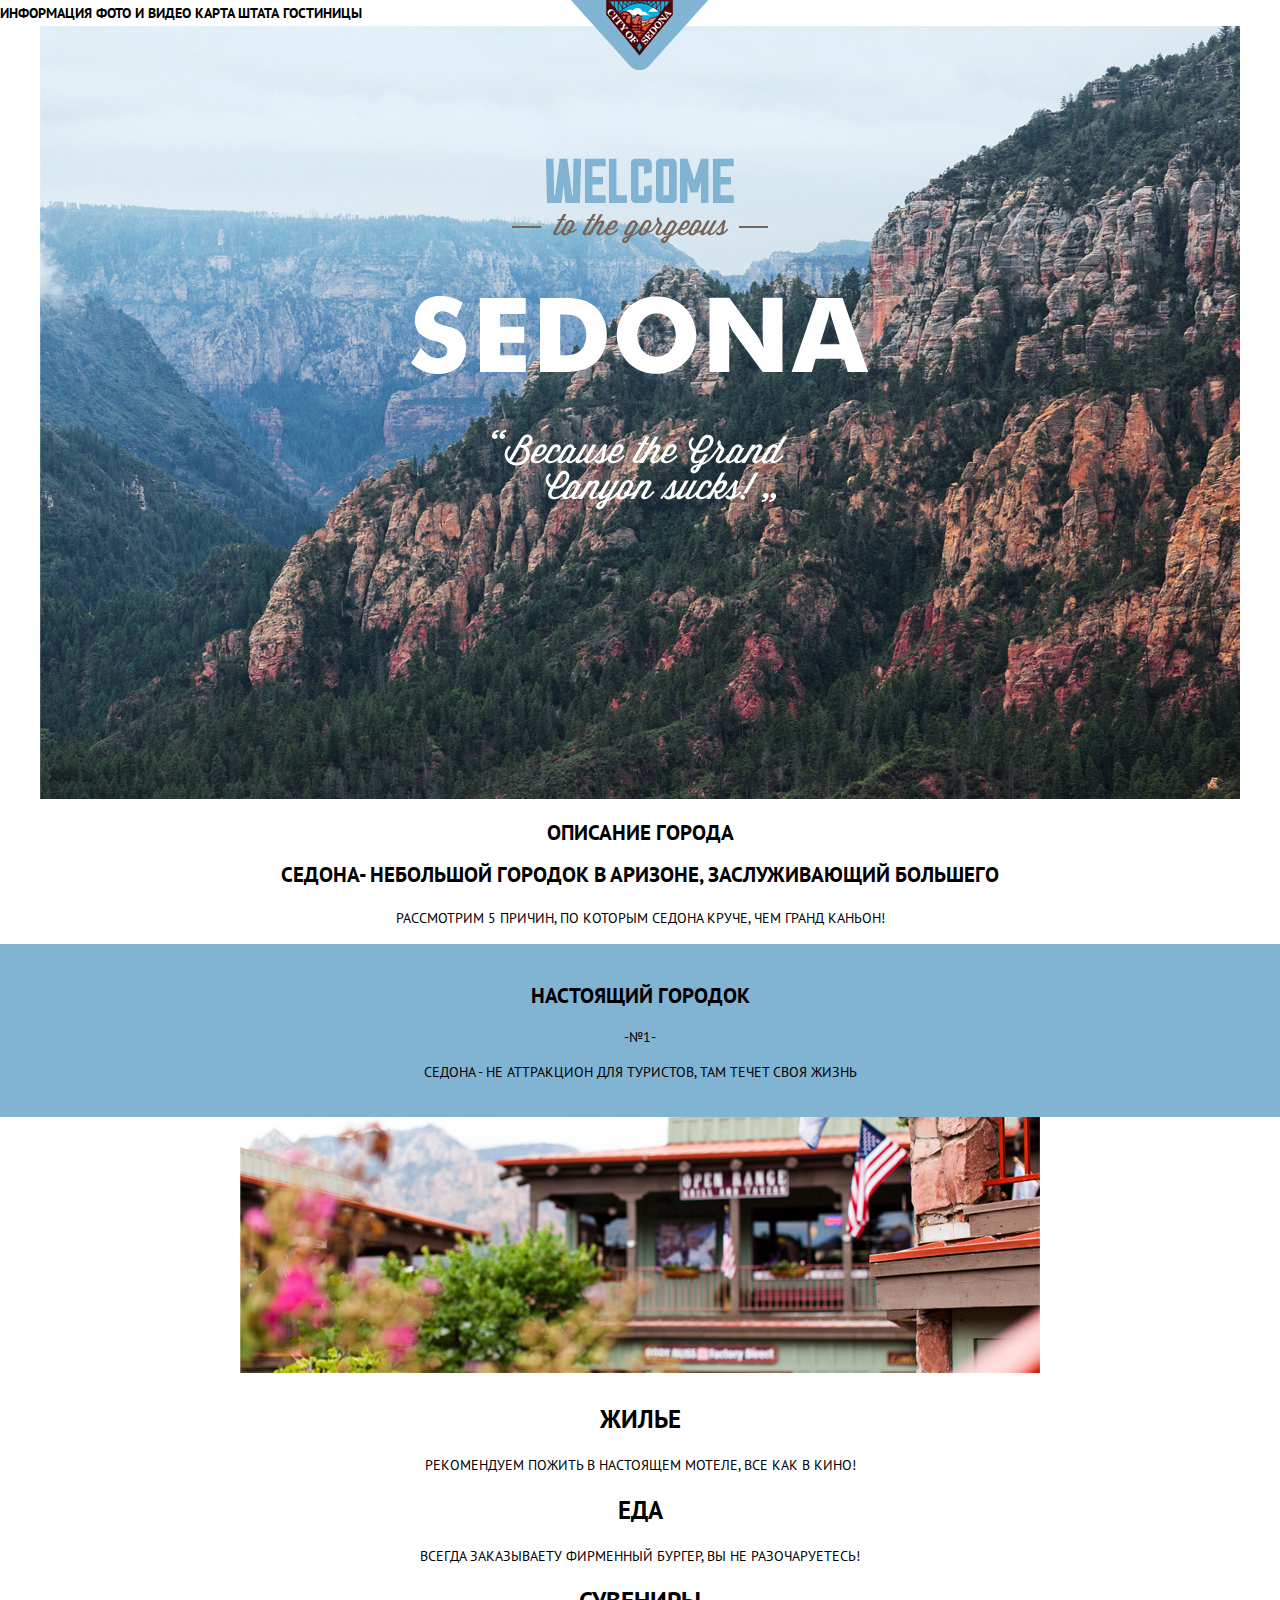
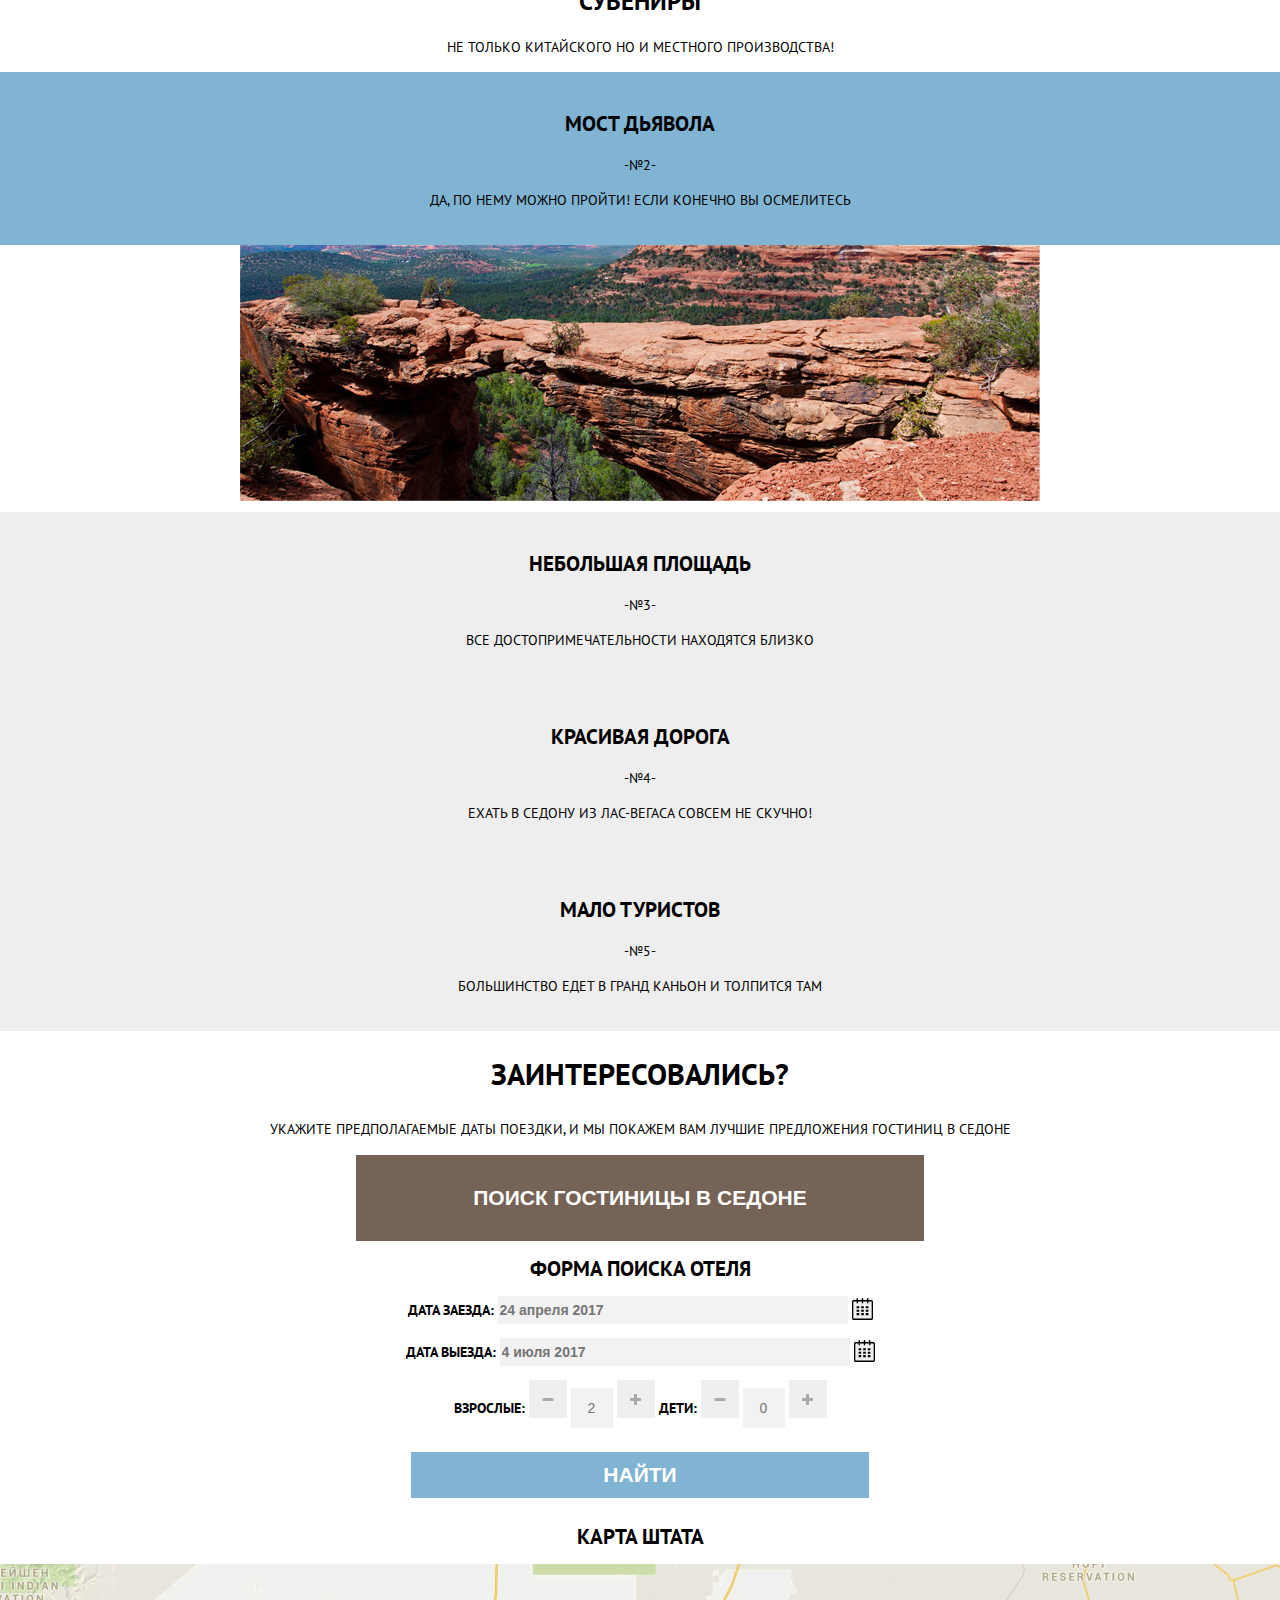
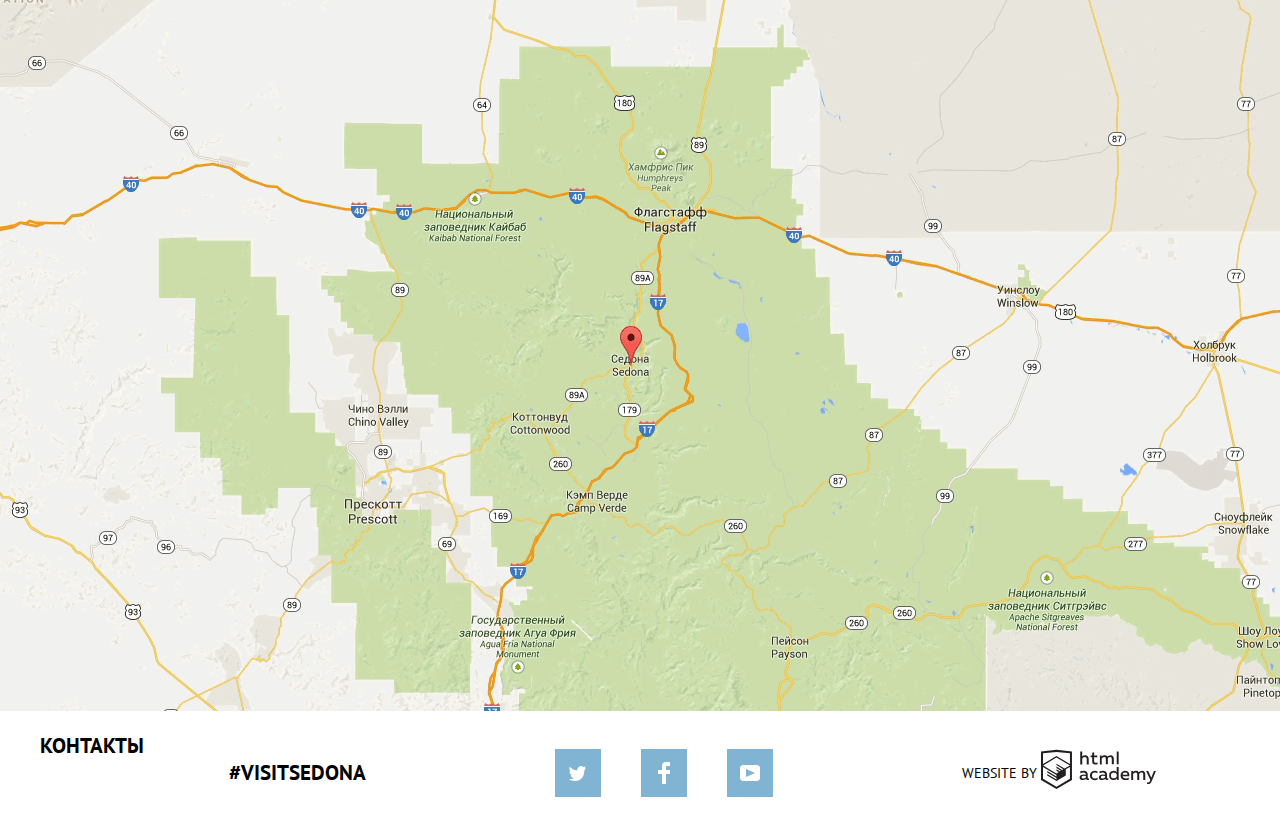
==== index.html @ 6b47d081 "Исправлены ошибки базовой стилизации" ====
<!DOCTYPE html>
<html lang="ru">
  <head>
    <meta charset="utf-8">
    <title>HTML Academy: Седона</title>
    <link href="https://fonts.googleapis.com/css?family=PT+Sans:400,700&amp;subset=cyrillic" rel="stylesheet">
    <link href="css/normalize.css" rel="stylesheet">
    <link href="css/style.css" rel="stylesheet">
  </head>
  <body>
  	<!-- Меню -->
	<header class="main-header">
		<nav class="main-menu">
			<a href="index.html" class="main-logo">
				<img src="img/main-logo.png" width="138" height="70" alt="City of Sedona">
			</a>
			<ul class="navigation">
				<li class="navigation-item">
					<a href="info.html" class="navigation-item-link">Информация</a>
				</li>
				<li class="navigation-item">
					<a href="photo.html" class="navigation-item-link">Фото и Видео</a>
				</li>
				<li class="navigation-item">
					<a href="video.html" class="navigation-item-link">Карта штата</a>
				</li>
				<li class="navigation-item">
					<a href="hotels.html" class="navigation-item-link">Гостиницы</a>
				</li>
			</ul>
		</nav>
	</header>
	<!-- Банер -->
	<main class="container">
		<!-- Тут будет картинка -->
		<div class="promo">	
				<img src="img/background-image.jpg" width="1200" height="773" alt="sedona">
		</div>
		<!-- Описание города -->
		<h2 class="visually-hidden">Описание города</h2>
		<section class="about">
			<h3 class="reasons-city">Седона- небольшой городок в Аризоне, заслуживающий большего</h3>
			<p class="reasons-city-text">Рассмотрим 5 причин, по которым Седона круче, чем Гранд каньон!</p>
			<ul class="reasons-list">
				<li class="reasons-item">
					<h3 class="reasons-name">Настоящий городок</h3>
					<p class="reasons-number">-№1-</p>
					<p class="reasons-text">Седона - не аттракцион для туристов, там течет своя жизнь</p>	
				</li>
				<li class="reasons-img">	
					<img src="img/city.jpg" width="800" height="256" alt="city-photo">
				</li>
			</ul>
		<!-- Достопримечательности города -->
			<ul class="features-list">
				<li class="features-item">
					<h3 class="features-caption">Жилье</h3>
					<p class="features-text">Рекомендуем пожить в настоящем мотеле, все как в кино!</p>
				</li>
				<li class="features-item">
					<h3 class="features-caption">Еда</h3>
					<p class="features-text">Всегда заказываету фирменный бургер, вы не разочаруетесь!</p>
				</li>
				<li class="features-item">	
					<h3 class="features-caption">Сувениры</h3>
					<p class="features-text">Не только китайского но и местного производства!</p>
				</li>
			</ul>
		<!-- Мост -->
			<ul class="reasons-list">
				<li class="reasons-item">
					<h3 class="reasons-name">Мост дьявола</h3>
					<p class="reasons-number">-№2-</p>
					<p class="reasons-text">Да, по нему можно пройти! Если конечно вы осмелитесь</p>
				</li>
				<li class="reasons-img">
					<img src="img/canyon.jpg" width="800" height="256" alt="canyon">
				</li>
		<!-- Достопримечательности каньона -->
				<li class="reasons-item last-reasons">
					<h3 class="reasons-name">Небольшая площадь</h3>
					<p class="reasons-number">-№3-</p>
					<p class="reasons-text">Все достопримечательности находятся близко</p>
				</li>
				<li class="reasons-item last-reasons">
					<h3 class="reasons-name">Красивая дорога</h3>
					<p class="reasons-number">-№4-</p>
					<p class="reasons-text">Ехать в Седону из Лас-Вегаса совсем не скучно!</p>
				</li>
				<li class="reasons-item last-reasons">
					<h3 class="reasons-name">Мало туристов</h3>
					<p class="reasons-number">-№5-</p>
					<p class="reasons-text">Большинство едет в Гранд Каньон и толпится там</p>
				</li>	
			</ul>
		</section>
		<!-- Выбор гостиницы -->
		<section class="booking">			
			<h2 class="booking-interesting">Заинтересовались?</h2>
			<p class="booking-text">Укажите предполагаемые даты поездки, и мы покажем вам лучшие предложения гостиниц в Седоне</p>
			<button class="booking-form-btn" type="button">Поиск гостиницы в Седоне</button>
		</section>
		<!-- Форма Поиска -->
		<section class="hotels-search">
			<h2>Форма поиска отеля</h2>
			<form class="hotels-search-form" action="https://echo.htmlacademy.ru" method="post">
				<p class="hotels-search-item">
					<label for="arrival-date">Дата заезда:</label>
					<input class="date-input" id="arrival-date" type="text" name="arrival-date" placeholder="24 апреля 2017">
					<button class="calendar" type="button" aria-label="Календарь"></button>
				</p>
				<p class="hotels-search-item">
					<label for="departure-date">Дата выезда:</label>
					<input class="date-input" id="departure-date" type="text" name="departure-date" placeholder="4 июля 2017">
					<button class="calendar" aria-label="Календарь" type="button"></button>
				</p>
				<p class="hotels-search-item">
					<label for="people-btn">Взрослые:</label>
					<button id="people-btn" class="people-btn count-minus" type="button"></button>
					<input type="text" class="count-input" placeholder="2">
					<!-- <span class="adults">2</span> -->
					<button class="people-btn count-plus" type="button"></button>
					<label for="people-btn">Дети:</label>
					<button class="people-btn count-minus" type="button"></button>
					<input type="text" class="count-input" placeholder="0">
					<!-- <span class="children">0</span> -->
					<button class="people-btn count-plus" type="button"></button>
				</p>
				<button class="find-btn" type="submit">Найти</button>
			</form>	
		</section>
		<!-- Карта Аризоны-->
		<section class="map">
			<h2 class="visually-hidden">Карта штата</h2>
			<img src="img/map.png" width="1280" height="747" alt="Arizona State map">
		</section>
	</main>
	<footer class="main-footer">
		<!-- Контакты -->
		<h2 class="visually-hidden">Контакты</h2>
		<!-- <div class="footer-wraper"> -->
			<div class="footer-hashtag">
				<p class="hashtag">#Visitsedona</p>
			</div>
			<div class="footer-social">
				<ul class="social">
					<li class="social-item">
						<a href="https://www.google.ru/" class="twitter" aria-label="twitter"></a>
					</li>
					<li class="social-item">
						<a href="https://www.google.ru/" class="facebook" aria-label="facebook"></a>
					</li>
					<li class="social-item">
						<a href="https://www.google.ru/" class="youtube" aria-label="youtube"></a>
					</li>
				</ul>
			</div>
			<div class="footer-copyright">
				<!-- <div class="copyrigth-wraper"> -->
					<span class="website">Website by</span>
					<a href="https://htmlacademy.ru/intensive/htmlcss" class="footer-logo" aria-label="Website HTML Academy">
						<img src="img/logo-htmlacademy.svg" width="115" height="41" alt="HTML-Academy">
					</a>
				<!-- </div> -->
			</div>
		<!-- </div> -->
	</footer>
    <!-- <p>Репозиторий создан для обучения на интенсивном онлайн‑курсе «<a href="https://htmlacademy.ru/intensive/htmlcss">Базовый HTML и CSS</a>».</p> -->
  </body>
</html>
---- css/style.css ----
body {
	margin: 0;
	padding: 0;
	
	font-family: "PT Sans", Arial, sans-serif;
	font-size: 14px;
	line-height: 21px;
	font-weight: bold;
	color: #000;
	text-transform: uppercase;

}

a {
  text-decoration: none;
}

ul {
	padding: 0;
	margin: 0;
}

.main-logo {
	position: absolute;
	margin-top: 0px;
	left: 50%;
	transform: translateX(-50%);
}

.main-menu {
	font-size: 14px;
	line-height: 26px;
	color: #ffffff;
	position: relative;
	background-color: #ffffff;
}

.navigation {
	list-style: none;
  	
}

.navigation-item {
  	display: inline-block;
}



/*ссылки в меню навигации*/
.navigation-item-link {
	text-decoration: none;
	color: #000;

}

.navigation-item-link:hover,
.navigation-item-link:focus {
	color: #81b3d2;
}

.navigation-item-link:active{
	color: rgba(0,0,0, 0.5);
}

.navigation-active-item .navigation-item-link{
	color: rgb(118,99,87);
}

/*main*/
.container{
	background-color: #fff;
	text-align: center;
	
}
/*фон для приемуществ*/
.reasons-list,
.features-list{
	list-style: none;
	font-size: 0;
	margin: 0;
	padding: 0;
	
}

.reasons-city {
	font-size: 21px;
	line-height: 21px;
	font-weight: bold;
}

.reasons-city-text {
	font-size: 14px;
	line-height: 24px;
	font-weight: normal;

}

.reasons-item {
	background-color: rgb(129,179,210);

	padding: 20px;
	
	font-size: 21px;
	line-height: 21px;
	/*text-align: center;*/
	font-weight: bold;
	font-weight: normal;
}

.reasons-list .last-reasons{
	background-color: rgb(238,238,238);
	padding: 20px;
		
	font-size: 21px;
	line-height: 21px;
	/*text-align: center;*/
	font-weight: bold;
	font-weight: normal;
}


/*списки преимуществ*/

.reasons-name{
	font-size: 21px;
	line-height: 21px;
	font-weight: bold;
}
.reasons-number,
.reasons-text {
	font-size: 14px;
	line-height: 21px;

}

.features-item {
	font-weight: bold;
	font-size: 21px;
	line-height: 21px;
	text-align: center;
}



/*.features-caption {*/
	/*font-weight: bold;
	font-size: 21px;
	line-height: 21px;
	text-align: center;
}*/

.features-text {
	font-size: 14px;
	line-height: 21px;
	
	font-weight: normal;
}

/*.about .reasons-text,
.reasons-name{
	text-align: center;
}*/

/*Поиск гостиницы в Седоне*/

.booking {
	text-align: center;
}

.booking-interesting {
	font-size: 30px;
	line-height: 36px;
}

.booking-text {
	font-size: 14px;
	line-height: 24px;
	font-weight: normal;
}

.booking-form-btn {
	font-size: 21px;
	line-height: 26px;
	text-align: center;
	font-weight: bold;
	text-transform: uppercase;

	background-color: rgb(118,99,87);
	color: rgb(255,255,255);

	border: none;
	width: 568px;
	height: 86px;
}

.booking-form-btn:hover {
	background-color: rgb(96,78,67);
}

.booking-form-btn:active {
	background-color: rgb(80,62,51);
	color: rgba(255,255,255, 0.5);
}

.calendar {
	border: none;
	padding: 5px;
	width: 21px;
	height: 22px;	
}

.people-btn {
	/*background-position: center;*/
	border: none;
	padding: 5px;
}

.hotels-search {
	text-align: center;
}

.find-btn {
	padding: 10px;
	margin: 10px;
	text-transform: uppercase;
	font-size: 21px;
	line-height: 26px;
	text-align: center;
	font-weight: bold;
	color: rgb(255,255,255);

	background-color: rgb(129,179,210);
	width: 458px;
	/*height: 58px;*/
	border: none;
}

.find-btn:hover {
	background-color: rgb(102,158,192);
}

.find-btn:active {
	background-color: rgb(102,158,192);
	color: rgba(255,255,255, 0.5);
}

/*форма поиска*/

.hotels-search-form {
	font-size: 14px;
	line-height: 26px;
	font-weight: bold;

}

.date-input {
	font-size: 14px;
	line-height: 26px;
	font-weight: bold;

	border: none;
	width: 346px;
	/*height: 38px;*/
	background-color: rgb(242,242,242);
}

.adults {
	background-color: rgb(242,242,242);
	text-align: center;
	border: none;
	width: 38px;
	height: 38px;
}

.calendar {
	text-align: center;
	border: none;
	cursor: pointer;

	background-image: url("../img/calendar.svg");
}

.count-input {
	background-color: rgb(242,242,242);
	text-align: center;
	border: none;
	width: 38px;
	height: 38px;
}

.people-btn {

	border: none;
	width: 38px;
	height: 38px;
	
}

.count-minus {
	background-image: url("../img/minus.png");
	background-repeat: no-repeat;
	background-position: center;

}

.count-plus {
	background-image: url("../img/plus.png");
	background-repeat: no-repeat;
	background-position: center;
}

/*footer*/
/* flex footer*/
.main-footer {
	display: flex;
	min-height: 112px;
	max-width: 1200px;
	margin: auto;
/*	flex-direction: row;
	justify-content: center*/;
}

.footer-hashtag {
	/*display: flex;*/
	font-size: 21px;
	line-height: 26px;
	text-align: center;
	font-weight: bold;

	margin: auto;
}

.footer-copyright {
	font-size: 14px;
	line-height: 26px;
	text-align: center;
}

.footer-social {
	margin: auto;
}
.social {
	display: flex;
}

.social-item li:not(:last-child) {
	margin-right: 5px;
}

.footer-copyright {
	margin: auto;
}

/*.copyrigth-wraper {
	margin: auto;
}*/

.website {
	display: inline-block;
	vertical-align: middle;
	font-weight: normal;
}

.footer-logo {
	display: inline-block;
	vertical-align: middle;
}

.social-item {
	list-style: none;
	margin: 10px;
	padding: 10px;
	text-align: center;
	display: inline-block;
	vertical-align: middle;
}

.twitter,
.facebook,
.youtube {
	display: inline-block;
	width: 46px;
	height: 48px;
	background-image: url("../img/twitter.svg");
	background-repeat: no-repeat;
	background-color: rgb(129,179,210);
	vertical-align: middle;
	background-position: center;
}

.facebook {
	background-image: url("../img/fb-icon.svg");
}

.youtube {
	background-image: url("../img/youtube.svg");
}


/*hotels*/
.hotels-filter {
	background-image: url("../img/filter background.png");
	background-repeat: no-repeat;
  	background-position: top center;
  	list-style: none;

}

.filter-form-group {
	border: none;
	font-size: 16px;
	line-height: 21px;

}

/*.filter-check legend {
	font-size: 16px;
	line-height: 21px;
}*/

.filter-price-item {
	font-size: 14px;
	line-height: 21px;
	
}

.filter-price {
	border: 1px solid #000000;
}

.filter-btn {
	font-size: 14px;
	line-height: 21px;
	font-weight: bold;
	text-transform: uppercase;
	padding: 4px;
	color: #fff;
	background-color: transparent;
	border: 2px solid white;
	width: 133px;
	/*height: 32px;*/

}

.comfort,
.hotels-type{
	list-style: none;
	position: 0;
	margin: 0;
}

.comfort-check {
	font-size: 14px;
	line-height: 26px;
}

.hotels-sorting-parameters {
	list-style: none;
}

.hotels-results h3 {
	font-size: 21px;
	line-height: 26px;
}

.hotels-results span {
	font-size: 12px;
	line-height: 18px;
}
.hotels-results .hotels-count {
	font-size: 21px;
	line-height: 26px;
}

/*сортировка*/
.hotels-results {
	font-size: 12px;
	line-height: 18px;
	font-weight: normal;
}


.hotels-sorting a {
	font-size: 12px;
	line-height: 18px;
	text-decoration: none;
	border-bottom: 1px dotted;
	color: rgba(0,0,0, 0.5);
	list-style: none;
}

.hotels-sorting a:hover {
	color: #81b3d2;
}

.hotels-sorting a:active {
	color: #000;
}

.sorting-active a {
	color: #81b3d2;
}

.sort-up {
	display: inline-block;
	background-image: url("../img/icon-up-dir.svg");
	background-repeat: no-repeat;
	width: 11px;
	height: 10px;
	
}

.sort-down {
	display: inline-block;
	background-image: url("../img/icon-down-dir.svg");
	background-repeat: no-repeat;
	width: 11px;
	height: 10px;

}

/*Список отелей*/

.hotels-list {
	list-style: none;
}

.hotel-name {
	text-decoration: none;
	font-size: 21px;
	line-height: 26px;
	font-weight: bold;
	color: #000;
}

.hotel-name:hover {
	color: rgb(129,179,210);
}

.hotel-name:active {
	color: rgba(0,0,0, 0.5);
}

.hotel-item p {
	font-size: 14px;
	line-height: 21px;
}

.hotel-more-info {
	padding: 4px;
	text-decoration: none;
	background-color: rgb(129,179,210);
	color: rgb(255,255,255);
}

.hotel-more-info:hover {
	background-color: rgb(102,158,192);
	color: rgb(255,255,255);
}

.hotel-more-info:active {
	background-color: rgb(84,150,189);
	color: rgba(255,255,255, 0.5);
}

.hotel-btn-booking {
	
	font-size: 14px;
	line-height: 21px;
	text-align: center;
	font-weight: bold;
	text-transform: uppercase;
	background-color: rgb(118,99,87);
	color: rgb(255,255,255);
	border: none;
}

.hotel-btn-booking:hover {
	background-color: rgb(96,78,67);
}

.hotel-btn-booking:active {
	background-color: rgb(80,62,51);
	color: rgba(255,255,255, 0.5);
}

.rating {
	background-color: #f2f2f2;
}

.star-item {
	display: inline-block;
	background-image: url("../img/star.svg");
	background-repeat: no-repeat;
	color: rgb(129,179,210);
	width: 20px;
	height: 20px;
}
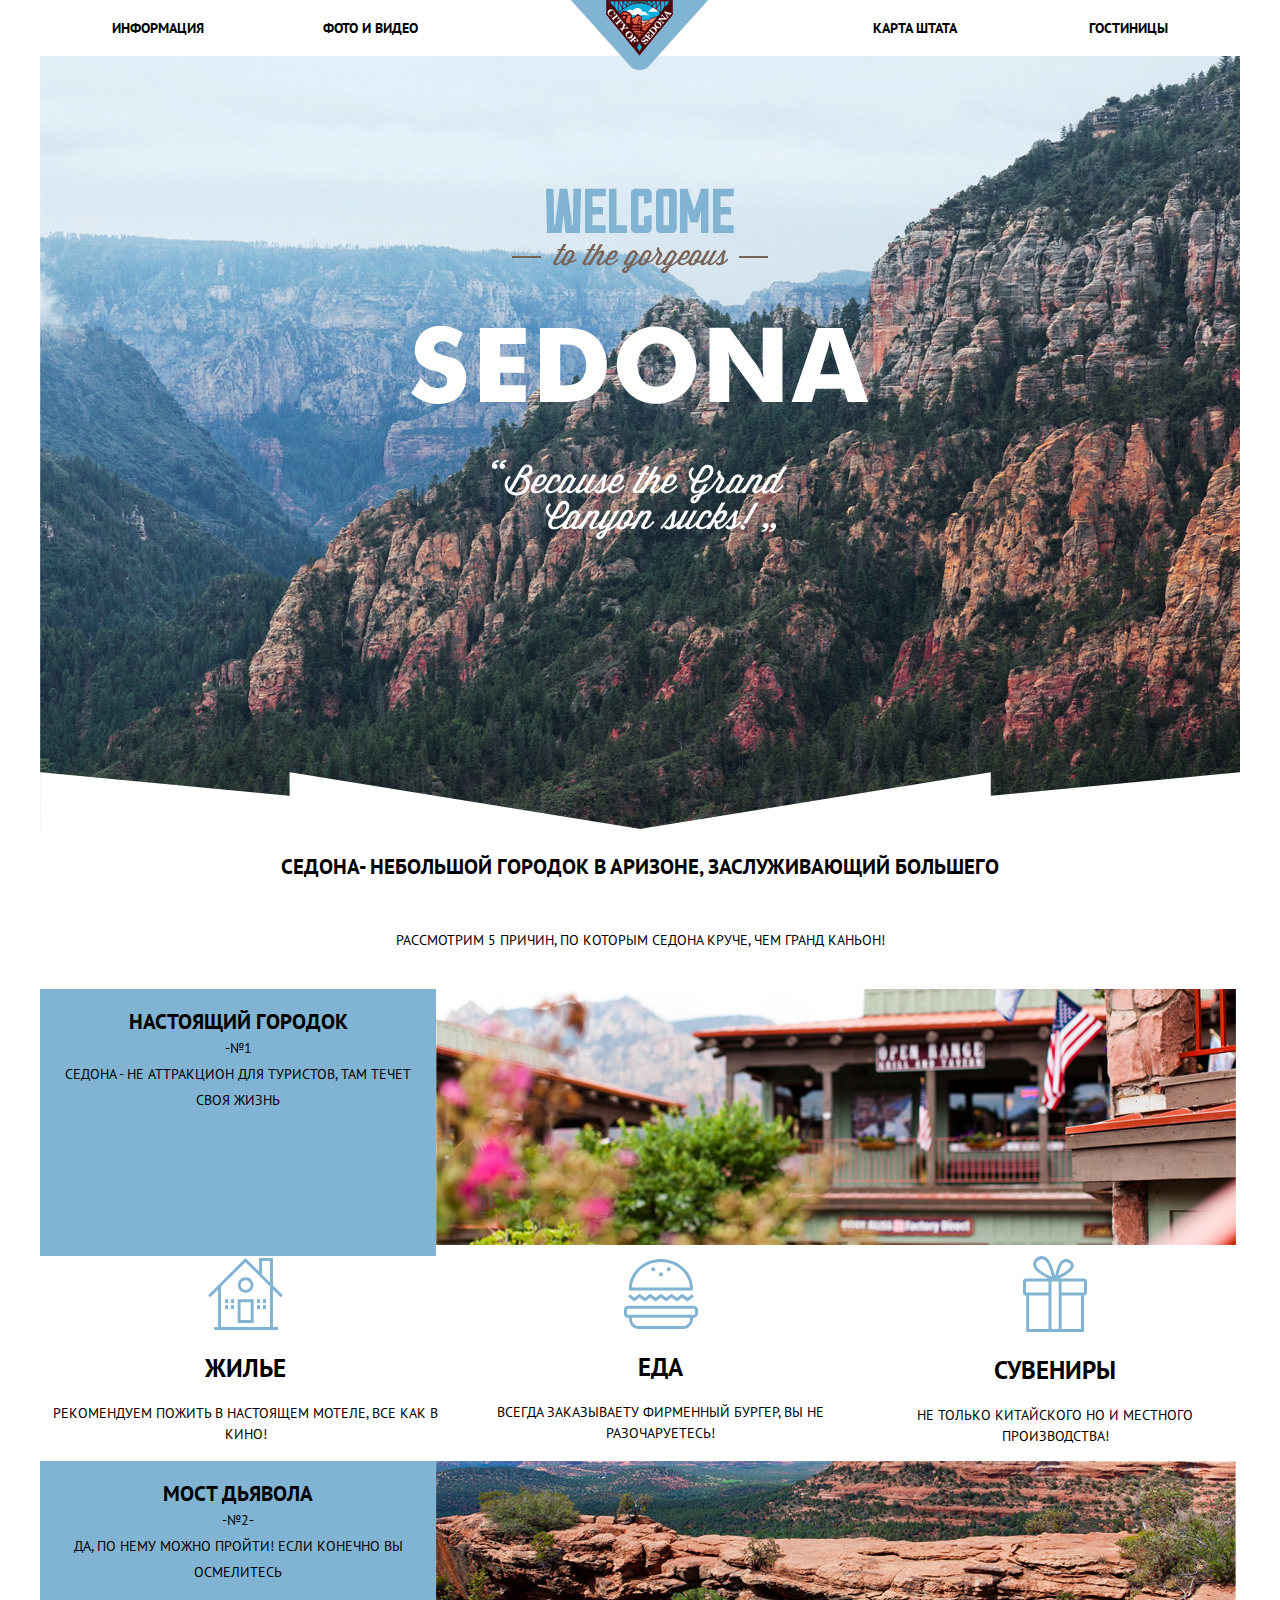
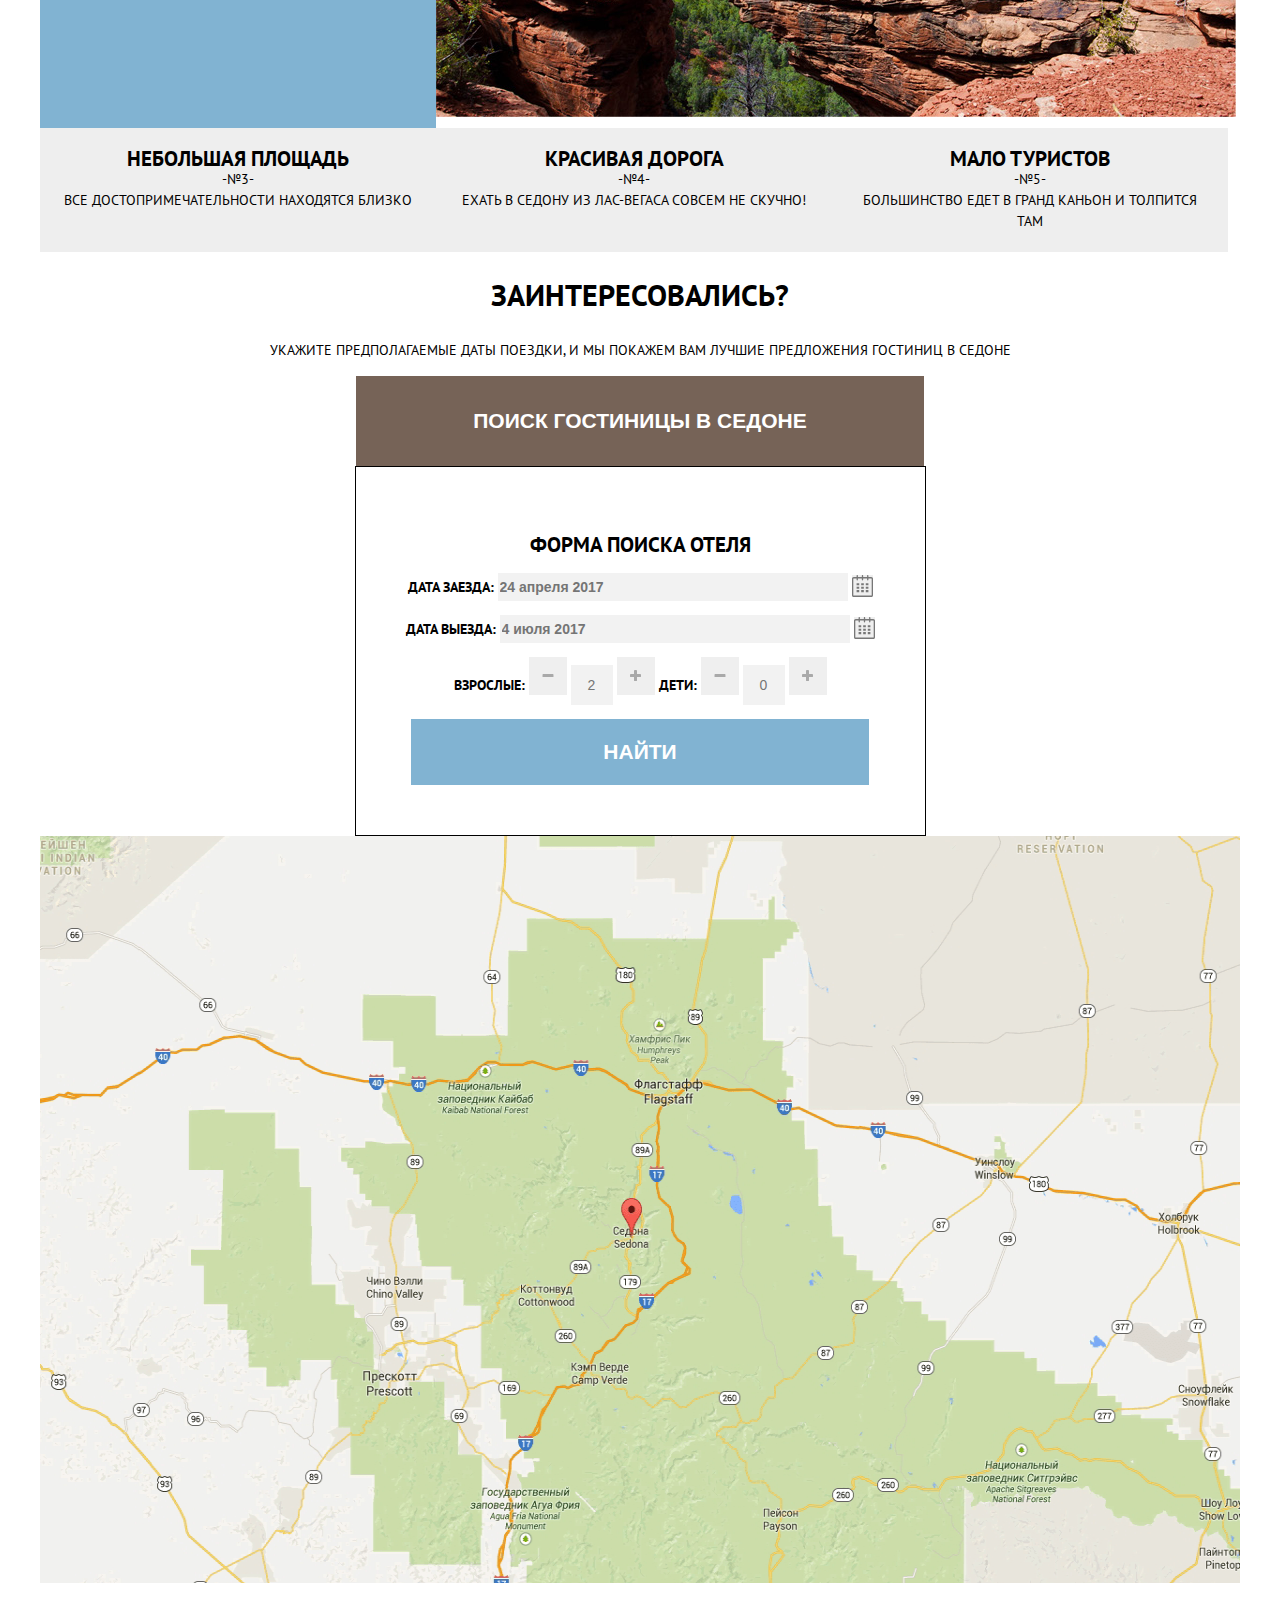
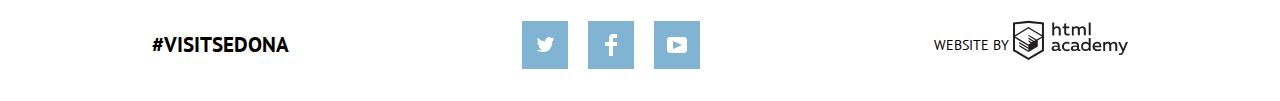
==== commit 771fa7fd: "Сетка на флексах" ====
--- a/index.html
+++ b/index.html
@@ -9,162 +9,169 @@
   </head>
   <body>
   	<!-- Меню -->
-	<header class="main-header">
-		<nav class="main-menu">
-			<a href="index.html" class="main-logo">
-				<img src="img/main-logo.png" width="138" height="70" alt="City of Sedona">
-			</a>
-			<ul class="navigation">
-				<li class="navigation-item">
-					<a href="info.html" class="navigation-item-link">Информация</a>
-				</li>
-				<li class="navigation-item">
-					<a href="photo.html" class="navigation-item-link">Фото и Видео</a>
-				</li>
-				<li class="navigation-item">
-					<a href="video.html" class="navigation-item-link">Карта штата</a>
-				</li>
-				<li class="navigation-item">
-					<a href="hotels.html" class="navigation-item-link">Гостиницы</a>
-				</li>
-			</ul>
-		</nav>
-	</header>
-	<!-- Банер -->
-	<main class="container">
-		<!-- Тут будет картинка -->
-		<div class="promo">	
-				<img src="img/background-image.jpg" width="1200" height="773" alt="sedona">
-		</div>
-		<!-- Описание города -->
-		<h2 class="visually-hidden">Описание города</h2>
-		<section class="about">
-			<h3 class="reasons-city">Седона- небольшой городок в Аризоне, заслуживающий большего</h3>
-			<p class="reasons-city-text">Рассмотрим 5 причин, по которым Седона круче, чем Гранд каньон!</p>
-			<ul class="reasons-list">
-				<li class="reasons-item">
-					<h3 class="reasons-name">Настоящий городок</h3>
-					<p class="reasons-number">-№1-</p>
-					<p class="reasons-text">Седона - не аттракцион для туристов, там течет своя жизнь</p>	
-				</li>
-				<li class="reasons-img">	
-					<img src="img/city.jpg" width="800" height="256" alt="city-photo">
-				</li>
-			</ul>
-		<!-- Достопримечательности города -->
-			<ul class="features-list">
-				<li class="features-item">
-					<h3 class="features-caption">Жилье</h3>
-					<p class="features-text">Рекомендуем пожить в настоящем мотеле, все как в кино!</p>
-				</li>
-				<li class="features-item">
-					<h3 class="features-caption">Еда</h3>
-					<p class="features-text">Всегда заказываету фирменный бургер, вы не разочаруетесь!</p>
-				</li>
-				<li class="features-item">	
-					<h3 class="features-caption">Сувениры</h3>
-					<p class="features-text">Не только китайского но и местного производства!</p>
-				</li>
-			</ul>
-		<!-- Мост -->
-			<ul class="reasons-list">
-				<li class="reasons-item">
-					<h3 class="reasons-name">Мост дьявола</h3>
-					<p class="reasons-number">-№2-</p>
-					<p class="reasons-text">Да, по нему можно пройти! Если конечно вы осмелитесь</p>
-				</li>
-				<li class="reasons-img">
-					<img src="img/canyon.jpg" width="800" height="256" alt="canyon">
-				</li>
-		<!-- Достопримечательности каньона -->
-				<li class="reasons-item last-reasons">
-					<h3 class="reasons-name">Небольшая площадь</h3>
-					<p class="reasons-number">-№3-</p>
-					<p class="reasons-text">Все достопримечательности находятся близко</p>
-				</li>
-				<li class="reasons-item last-reasons">
-					<h3 class="reasons-name">Красивая дорога</h3>
-					<p class="reasons-number">-№4-</p>
-					<p class="reasons-text">Ехать в Седону из Лас-Вегаса совсем не скучно!</p>
-				</li>
-				<li class="reasons-item last-reasons">
-					<h3 class="reasons-name">Мало туристов</h3>
-					<p class="reasons-number">-№5-</p>
-					<p class="reasons-text">Большинство едет в Гранд Каньон и толпится там</p>
-				</li>	
-			</ul>
-		</section>
-		<!-- Выбор гостиницы -->
-		<section class="booking">			
-			<h2 class="booking-interesting">Заинтересовались?</h2>
-			<p class="booking-text">Укажите предполагаемые даты поездки, и мы покажем вам лучшие предложения гостиниц в Седоне</p>
-			<button class="booking-form-btn" type="button">Поиск гостиницы в Седоне</button>
-		</section>
-		<!-- Форма Поиска -->
-		<section class="hotels-search">
-			<h2>Форма поиска отеля</h2>
-			<form class="hotels-search-form" action="https://echo.htmlacademy.ru" method="post">
-				<p class="hotels-search-item">
-					<label for="arrival-date">Дата заезда:</label>
-					<input class="date-input" id="arrival-date" type="text" name="arrival-date" placeholder="24 апреля 2017">
-					<button class="calendar" type="button" aria-label="Календарь"></button>
-				</p>
-				<p class="hotels-search-item">
-					<label for="departure-date">Дата выезда:</label>
-					<input class="date-input" id="departure-date" type="text" name="departure-date" placeholder="4 июля 2017">
-					<button class="calendar" aria-label="Календарь" type="button"></button>
-				</p>
-				<p class="hotels-search-item">
-					<label for="people-btn">Взрослые:</label>
-					<button id="people-btn" class="people-btn count-minus" type="button"></button>
-					<input type="text" class="count-input" placeholder="2">
-					<!-- <span class="adults">2</span> -->
-					<button class="people-btn count-plus" type="button"></button>
-					<label for="people-btn">Дети:</label>
-					<button class="people-btn count-minus" type="button"></button>
-					<input type="text" class="count-input" placeholder="0">
-					<!-- <span class="children">0</span> -->
-					<button class="people-btn count-plus" type="button"></button>
-				</p>
-				<button class="find-btn" type="submit">Найти</button>
-			</form>	
-		</section>
-		<!-- Карта Аризоны-->
-		<section class="map">
-			<h2 class="visually-hidden">Карта штата</h2>
-			<img src="img/map.png" width="1280" height="747" alt="Arizona State map">
-		</section>
-	</main>
-	<footer class="main-footer">
-		<!-- Контакты -->
-		<h2 class="visually-hidden">Контакты</h2>
-		<!-- <div class="footer-wraper"> -->
-			<div class="footer-hashtag">
-				<p class="hashtag">#Visitsedona</p>
-			</div>
-			<div class="footer-social">
-				<ul class="social">
-					<li class="social-item">
-						<a href="https://www.google.ru/" class="twitter" aria-label="twitter"></a>
+  	<div class="main-wraper">
+		<header class="main-header">
+			<nav class="main-menu">
+				<a href="index.html" class="main-logo">
+					<img src="img/main-logo.png" width="138" height="70" alt="City of Sedona">
+				</a>
+				<ul class="navigation">
+					<li class="navigation-item">
+						<a href="info.html" class="navigation-item-link">Информация</a>
 					</li>
-					<li class="social-item">
-						<a href="https://www.google.ru/" class="facebook" aria-label="facebook"></a>
+					<li class="navigation-item">
+						<a href="photo.html" class="navigation-item-link">Фото и Видео</a>
 					</li>
-					<li class="social-item">
-						<a href="https://www.google.ru/" class="youtube" aria-label="youtube"></a>
+					<li class="navigation-item">
+						<a href="video.html" class="navigation-item-link">Карта штата</a>
+					</li>
+					<li class="navigation-item">
+						<a href="hotels.html" class="navigation-item-link">Гостиницы</a>
 					</li>
 				</ul>
+			</nav>
+		</header>
+		<!-- Банер -->
+		<main class="container">
+			<!-- Тут будет картинка -->
+			<div class="promo">	
+				<img src="img/background-image.jpg" width="1200" height="773" alt="sedona">
 			</div>
-			<div class="footer-copyright">
-				<!-- <div class="copyrigth-wraper"> -->
-					<span class="website">Website by</span>
-					<a href="https://htmlacademy.ru/intensive/htmlcss" class="footer-logo" aria-label="Website HTML Academy">
-						<img src="img/logo-htmlacademy.svg" width="115" height="41" alt="HTML-Academy">
-					</a>
-				<!-- </div> -->
+			<div class="reasons-intro">
+				<h3 class="reasons-city">Седона- небольшой городок в Аризоне, заслуживающий большего</h3>
+				<p class="reasons-city-text">Рассмотрим 5 причин, по которым Седона круче, чем Гранд каньон!</p>
 			</div>
-		<!-- </div> -->
-	</footer>
+			<!-- Описание города -->
+			<h2 class="visually-hidden">Описание города</h2>
+			<section class="about">
+				<ul class="reasons-list">
+					<li class="reasons-item">
+						<h3 class="reasons-name">Настоящий городок</h3>
+						<p class="reasons-number">-№1</p>
+						<p class="reasons-text">Седона - не аттракцион для туристов, там течет своя жизнь</p>	
+					</li>
+					<li class="reasons-img">	
+						<img src="img/city.jpg" width="800" height="256" alt="city-photo">
+					</li>
+				</ul>
+			<!-- Достопримечательности города -->
+				<ul class="features-list">
+					<li class="features-item">
+						<!-- <span class="home-image"></span> -->
+						<h3 class="features-caption">Жилье</h3>
+						<p class="features-text">Рекомендуем пожить в настоящем мотеле, все как в кино!</p>
+					</li>
+					<li class="features-item">
+						<!-- <span class="burger-image"></span> -->
+						<h3 class="features-caption">Еда</h3>
+						<p class="features-text">Всегда заказываету фирменный бургер, вы не разочаруетесь!</p>
+					</li>
+					<li class="features-item">
+						<!-- <span class="souvenire-image"></span>	 -->
+						<h3 class="features-caption">Сувениры</h3>
+						<p class="features-text">Не только китайского но и местного производства!</p>
+					</li>
+				</ul>
+			<!-- Мост -->
+				<ul class="reasons-list">
+					<li class="reasons-item">
+						<h3 class="reasons-name">Мост дьявола</h3>
+						<p class="reasons-number">-№2-</p>
+						<p class="reasons-text">Да, по нему можно пройти! Если конечно вы осмелитесь</p>
+					</li>
+					<li class="reasons-img">
+						<img src="img/canyon.jpg" width="800" height="256" alt="canyon">
+					</li>
+			<!-- Достопримечательности каньона -->
+					<li class="reasons-item last-reasons">
+						<h3 class="reasons-name">Небольшая площадь</h3>
+						<p class="reasons-number">-№3-</p>
+						<p class="reasons-text">Все достопримечательности находятся близко</p>
+					</li>
+					<li class="reasons-item last-reasons">
+						<h3 class="reasons-name">Красивая дорога</h3>
+						<p class="reasons-number">-№4-</p>
+						<p class="reasons-text">Ехать в Седону из Лас-Вегаса совсем не скучно!</p>
+					</li>
+					<li class="reasons-item last-reasons">
+						<h3 class="reasons-name">Мало туристов</h3>
+						<p class="reasons-number">-№5-</p>
+						<p class="reasons-text">Большинство едет в Гранд Каньон и толпится там</p>
+					</li>	
+				</ul>
+			</section>
+			<!-- Выбор гостиницы -->
+			<section class="booking">			
+				<h2 class="booking-interesting">Заинтересовались?</h2>
+				<p class="booking-text">Укажите предполагаемые даты поездки, и мы покажем вам лучшие предложения гостиниц в Седоне</p>
+				<button class="booking-form-btn" type="button">Поиск гостиницы в Седоне</button>
+			</section>
+			<!-- Форма Поиска -->
+			<section class="hotels-search">
+				<h2>Форма поиска отеля</h2>
+				<form class="hotels-search-form" action="https://echo.htmlacademy.ru" method="post">
+					<p class="hotels-search-item">
+						<label for="arrival-date">Дата заезда:</label>
+						<input class="date-input" id="arrival-date" type="text" name="arrival-date" placeholder="24 апреля 2017">
+						<button class="calendar" type="button" aria-label="Календарь"></button>
+					</p>
+					<p class="hotels-search-item">
+						<label for="departure-date">Дата выезда:</label>
+						<input class="date-input" id="departure-date" type="text" name="departure-date" placeholder="4 июля 2017">
+						<button class="calendar" aria-label="Календарь" type="button"></button>
+					</p>
+					<p class="hotels-search-item">
+						<label for="people-btn">Взрослые:</label>
+						<button id="people-btn" class="people-btn count-minus" type="button"></button>
+						<input type="text" class="count-input" placeholder="2">
+						<!-- <span class="adults">2</span> -->
+						<button class="people-btn count-plus" type="button"></button>
+						<label for="people-btn">Дети:</label>
+						<button class="people-btn count-minus" type="button"></button>
+						<input type="text" class="count-input" placeholder="0">
+						<!-- <span class="children">0</span> -->
+						<button class="people-btn count-plus" type="button"></button>
+					</p>
+					<button class="find-btn" type="submit">Найти</button>
+				</form>	
+			</section>
+			<!-- Карта Аризоны-->
+			<section class="map">
+				<h2 class="visually-hidden">Карта штата</h2>
+				<img src="img/map.png" width="1200" height="747" alt="Arizona State map">
+			</section>
+		</main>
+		<footer class="main-footer">
+			<!-- Контакты -->
+			<h2 class="visually-hidden">Контакты</h2>
+			<!-- <div class="footer-wraper"> -->
+				<div class="footer-hashtag">
+					<p class="hashtag">#Visitsedona</p>
+				</div>
+				<div class="footer-social">
+					<ul class="social">
+						<li class="social-item">
+							<a href="https://www.google.ru/" class="twitter" aria-label="twitter"></a>
+						</li>
+						<li class="social-item">
+							<a href="https://www.google.ru/" class="facebook" aria-label="facebook"></a>
+						</li>
+						<li class="social-item">
+							<a href="https://www.google.ru/" class="youtube" aria-label="youtube"></a>
+						</li>
+					</ul>
+				</div>
+				<div class="footer-copyright">
+					<!-- <div class="copyrigth-wraper"> -->
+						<span class="website">Website by</span>
+						<a href="https://htmlacademy.ru/intensive/htmlcss" class="footer-logo" aria-label="Website HTML Academy">
+							<img src="img/logo-htmlacademy.svg" width="115" height="41" alt="HTML-Academy">
+						</a>
+					<!-- </div> -->
+				</div>
+			<!-- </div> -->
+		</footer>
+	</div>	
     <!-- <p>Репозиторий создан для обучения на интенсивном онлайн‑курсе «<a href="https://htmlacademy.ru/intensive/htmlcss">Базовый HTML и CSS</a>».</p> -->
   </body>
 </html>
--- a/css/style.css
+++ b/css/style.css
@@ -6,9 +6,10 @@
 	font-size: 14px;
 	line-height: 21px;
 	font-weight: bold;
-	color: #000;
+	/*color: #000;*/
 	text-transform: uppercase;
 
+	/*position: relative;*/
 }
 
 a {
@@ -20,31 +21,73 @@
 	margin: 0;
 }
 
+.visually-hidden {
+	position: absolute;
+  	clip: rect(0 0 0 0);
+  	width: 1px;
+  	height: 1px;
+  	margin: -1px;
+}
+
+.main-wraper {
+	width: 1200px;
+	margin: 0 auto;
+}
+
 .main-logo {
 	position: absolute;
-	margin-top: 0px;
+	top: 0px;
 	left: 50%;
 	transform: translateX(-50%);
+	z-index: 100;
 }
 
 .main-menu {
 	font-size: 14px;
 	line-height: 26px;
 	color: #ffffff;
-	position: relative;
+	padding: 15px 0;
 	background-color: #ffffff;
+	/*min-height: 56px;*/
+	/*display: flex;*/
+	
 }
 
 .navigation {
 	list-style: none;
-  	
+	display: flex;
+	max-width: 1200px;
+	flex-direction: row;
+	margin-left: 6%;
+	margin-right: 6%;
+	align-items: center;
+
+
 }
 
 .navigation-item {
   	display: inline-block;
-}
-
-
+  	width: 20%;
+	align-items: center;
+
+}
+
+.navigation-item:nth-of-type(1),
+.navigation-item:nth-of-type(2) {
+	text-align: left;
+}
+
+.navigation-item:nth-of-type(3),
+.navigation-item:nth-of-type(4) {
+	text-align: right;
+}
+
+.navigation-item:nth-of-type(2) {
+	margin-right: 20%;
+}
+/*.navigation-item:nth-of-type(1) {
+	margin-left: 20%;
+}*/
 
 /*ссылки в меню навигации*/
 .navigation-item-link {
@@ -70,67 +113,111 @@
 .container{
 	background-color: #fff;
 	text-align: center;
-	
-}
-/*фон для приемуществ*/
+	margin: 0 auto;
+}
+
+.conteiner-styles {
+		text-align: left;
+}
+/*картинка фона*/
+.promo {
+	position: relative;
+	/*top:67;*/
+	/*max-width: 1200px;*/
+}
+
+.promo img {
+	display: block;
+}
+
+.promo:after {
+	position: absolute;
+	content: "";
+	bottom: 0;
+	left: 0;
+	background-image: url(../img/background-image-bottom.png);
+	background-repeat: no-repeat;
+	width: 100%;
+	height: 57px;
+
+}
+
+.reasons-intro {
+	background-color: white;
+}
+
+
+/* Преимущества */
+.reasons-city {
+	font-size: 21px;
+	line-height: 26px;
+	font-weight: bold;
+	margin: 25px;
+}
+
+.reasons-city-text {
+	font-size: 14px;
+	line-height: 24px;
+	font-weight: normal;
+	padding: 23px;
+}
+
 .reasons-list,
 .features-list{
 	list-style: none;
 	font-size: 0;
-	margin: 0;
-	padding: 0;
-	
-}
-
-.reasons-city {
-	font-size: 21px;
-	line-height: 21px;
-	font-weight: bold;
-}
-
-.reasons-city-text {
-	font-size: 14px;
-	line-height: 24px;
-	font-weight: normal;
+	display: flex;
+	flex-direction: row;
+}
+
+.about ul:last-child {
+	text-align: left;
+	flex-wrap: wrap;
+	flex-direction: row;
 
 }
 
 .reasons-item {
 	background-color: rgb(129,179,210);
-
+	/*text-align: left;*/
+	box-sizing: border-box;
+	width: 33%;
 	padding: 20px;
-	
-	font-size: 21px;
-	line-height: 21px;
-	/*text-align: center;*/
+	font-size: 21px;
+	line-height: 26px;
+	text-align: center;
+
 	font-weight: bold;
 	font-weight: normal;
 }
 
-.reasons-list .last-reasons{
+.reasons-img {
+	width: 66%;
+}
+
+.last-reasons{
 	background-color: rgb(238,238,238);
-	padding: 20px;
-		
-	font-size: 21px;
-	line-height: 21px;
-	/*text-align: center;*/
+	font-size: 21px;
+	line-height: 21px;
+	align-items: center;
 	font-weight: bold;
 	font-weight: normal;
 }
 
-
 /*списки преимуществ*/
 
 .reasons-name{
 	font-size: 21px;
-	line-height: 21px;
-	font-weight: bold;
-}
+	font-weight: bold;
+	padding: 0;
+	margin: 0;
+}
+
 .reasons-number,
 .reasons-text {
 	font-size: 14px;
-	line-height: 21px;
-
+	padding: 0;
+	margin: 0;
 }
 
 .features-item {
@@ -138,16 +225,10 @@
 	font-size: 21px;
 	line-height: 21px;
 	text-align: center;
-}
-
-
-
-/*.features-caption {*/
-	/*font-weight: bold;
-	font-size: 21px;
-	line-height: 21px;
-	text-align: center;
-}*/
+	padding: 0;
+	margin: 0;
+	align-self: center;
+}
 
 .features-text {
 	font-size: 14px;
@@ -156,10 +237,37 @@
 	font-weight: normal;
 }
 
-/*.about .reasons-text,
-.reasons-name{
-	text-align: center;
-}*/
+.features-item:nth-of-type(1):before {
+	display: inline-block;
+	content: "";
+	background-image: url("../img/apartments.svg");
+	background-repeat: no-repeat;
+	color: rgb(129,179,210);
+	width: 75px;
+	height: 72px;
+}
+
+.features-item:nth-of-type(2):before {
+	display: inline-block;
+	content: "";
+	background-image: url("../img/burger.svg");
+	background-repeat: no-repeat;
+	color: rgb(129,179,210);
+	width: 74px;
+	height: 70px;
+
+}
+
+.features-item:nth-of-type(3):before {
+	display: inline-block;
+	content: "";
+	background-image: url("../img/souvenire.svg");
+	background-repeat: no-repeat;
+	color: rgb(129,179,210);
+	width: 64px;
+	height: 76px;
+
+}
 
 /*Поиск гостиницы в Седоне*/
 
@@ -187,10 +295,10 @@
 
 	background-color: rgb(118,99,87);
 	color: rgb(255,255,255);
-
-	border: none;
+	cursor: pointer;
+	border: none;
+	padding: 32px;
 	width: 568px;
-	height: 86px;
 }
 
 .booking-form-btn:hover {
@@ -206,22 +314,29 @@
 	border: none;
 	padding: 5px;
 	width: 21px;
-	height: 22px;	
+	height: 22px;
+
+	text-align: center;
+	border: none;
+	cursor: pointer;
+
+	background-image: url("../img/calendar.svg");
+	color: rgba(0,0,0, 0.5);	
 }
 
 .people-btn {
-	/*background-position: center;*/
 	border: none;
 	padding: 5px;
 }
 
 .hotels-search {
-	text-align: center;
+	display: inline-block;
+	padding: 50px;
+	text-align: center;
+	border: 1px solid black;
 }
 
 .find-btn {
-	padding: 10px;
-	margin: 10px;
 	text-transform: uppercase;
 	font-size: 21px;
 	line-height: 26px;
@@ -230,9 +345,11 @@
 	color: rgb(255,255,255);
 
 	background-color: rgb(129,179,210);
+	padding: 20px;
 	width: 458px;
-	/*height: 58px;*/
-	border: none;
+	border: none;
+
+	cursor: pointer;
 }
 
 .find-btn:hover {
@@ -272,14 +389,6 @@
 	height: 38px;
 }
 
-.calendar {
-	text-align: center;
-	border: none;
-	cursor: pointer;
-
-	background-image: url("../img/calendar.svg");
-}
-
 .count-input {
 	background-color: rgb(242,242,242);
 	text-align: center;
@@ -289,11 +398,9 @@
 }
 
 .people-btn {
-
 	border: none;
 	width: 38px;
 	height: 38px;
-	
 }
 
 .count-minus {
@@ -316,6 +423,9 @@
 	min-height: 112px;
 	max-width: 1200px;
 	margin: auto;
+	/*position: absolute;*/
+	/*bottom: 0;*/
+	/*color: rgba(255,255,255, 0,5);*/
 /*	flex-direction: row;
 	justify-content: center*/;
 }
@@ -325,7 +435,6 @@
 	font-size: 21px;
 	line-height: 26px;
 	text-align: center;
-	font-weight: bold;
 
 	margin: auto;
 }
@@ -339,14 +448,15 @@
 .footer-social {
 	margin: auto;
 }
+
 .social {
 	display: flex;
 }
 
-.social-item li:not(:last-child) {
+/*.social-item li:not(:last-child) {
 	margin-right: 5px;
 }
-
+*/
 .footer-copyright {
 	margin: auto;
 }
@@ -369,7 +479,6 @@
 .social-item {
 	list-style: none;
 	margin: 10px;
-	padding: 10px;
 	text-align: center;
 	display: inline-block;
 	vertical-align: middle;
@@ -396,7 +505,6 @@
 	background-image: url("../img/youtube.svg");
 }
 
-
 /*hotels*/
 .hotels-filter {
 	background-image: url("../img/filter background.png");
@@ -409,7 +517,6 @@
 .filter-form-group {
 	border: none;
 	font-size: 16px;
-	line-height: 21px;
 
 }
 
@@ -418,12 +525,12 @@
 	line-height: 21px;
 }*/
 
-.filter-price-item {
+/*.filter-price-item {
 	font-size: 14px;
 	line-height: 21px;
 	
 }
-
+*/
 .filter-price {
 	border: 1px solid #000000;
 }
@@ -443,20 +550,17 @@
 }
 
 .comfort,
-.hotels-type{
+.hotels-type {
 	list-style: none;
-	position: 0;
-	margin: 0;
-}
+}
+
+
 
 .comfort-check {
 	font-size: 14px;
 	line-height: 26px;
 }
 
-.hotels-sorting-parameters {
-	list-style: none;
-}
 
 .hotels-results h3 {
 	font-size: 21px;
@@ -473,12 +577,12 @@
 }
 
 /*сортировка*/
-.hotels-results {
+/*.hotels-results {
 	font-size: 12px;
 	line-height: 18px;
 	font-weight: normal;
 }
-
+*/
 
 .hotels-sorting a {
 	font-size: 12px;
@@ -525,6 +629,10 @@
 	list-style: none;
 }
 
+.hotels-list li:nth-of-type(1) {
+	border-top: 1px solid gray;
+}
+
 .hotel-name {
 	text-decoration: none;
 	font-size: 21px;
@@ -541,13 +649,9 @@
 	color: rgba(0,0,0, 0.5);
 }
 
-.hotel-item p {
-	font-size: 14px;
-	line-height: 21px;
-}
 
 .hotel-more-info {
-	padding: 4px;
+	padding: 5px 12px;
 	text-decoration: none;
 	background-color: rgb(129,179,210);
 	color: rgb(255,255,255);
@@ -564,12 +668,14 @@
 }
 
 .hotel-btn-booking {
-	
+	padding: 3px 8px;
+
 	font-size: 14px;
 	line-height: 21px;
 	text-align: center;
 	font-weight: bold;
 	text-transform: uppercase;
+
 	background-color: rgb(118,99,87);
 	color: rgb(255,255,255);
 	border: none;
@@ -595,5 +701,122 @@
 	color: rgb(129,179,210);
 	width: 20px;
 	height: 20px;
-}
-
+
+}
+
+/*отели*/
+
+.hotel-filter-wraper {
+	display: flex;
+	justify-content: space-between;
+
+	padding: 5px 75px;
+	padding-left: 75px;
+}
+
+.hotel-sorting-wraper {
+	display: flex;
+	/*justify-content: center;*/
+
+}
+
+.hotel-sorting-wraper li {
+	display: inline-block;
+	/*align-items: center;*/
+	padding: 30px 30px;
+}
+.hotel-sorting-title {
+	display: inline-block;
+	padding-top: 30px;
+	padding-left: 48px;
+
+}
+
+.hotels-sorting-parameters {
+	list-style: none;
+}
+
+
+/*.hotel-sorting-wraper span:nth-of-type(2) {
+	text-align: center;
+	padding: 30px;
+}*/
+
+.triangle-wraper {
+	align-self: center;
+}
+
+
+.hotel-item {
+	position: relative;
+
+	padding: 32px 75px;
+	padding-left: 240px;
+	border-bottom: 1px solid grey;
+}
+
+
+.hotel-item p {
+	font-size: 14px;
+	line-height: 21px;
+	font-weight: normal;
+
+	width: 115px;
+	margin: 0;
+}
+
+.hotel-list {
+	
+}
+
+.hotel-img {
+	/*display: inline-block;*/
+	position: absolute;
+	bottom: 26px;
+	left: 75px;
+}
+
+.hotel-item-wraper {
+	display: flex;
+	justify-content: space-between;
+	flex-wrap: wrap;
+
+}
+
+.content-wraper h3 {
+	width: 100%;
+	padding: 10px 0;
+	margin: 0;
+}
+.rating-wraper {
+	align-self: flex-end;
+	
+}
+
+.content-item-wraper {
+
+	padding-bottom: 10px;
+
+}
+
+
+.star-rating {
+	display: inline-block;
+	text-align: right;
+	
+}
+.star-rating span:nth-of-type(1) {
+
+}
+
+.content-item-wraper span {
+	padding-right: 25px;
+	
+	font-size: 14px;
+	line-height: 21px;
+	font-weight: normal;
+}
+
+
+/* Сложный Фильтр отелей */
+
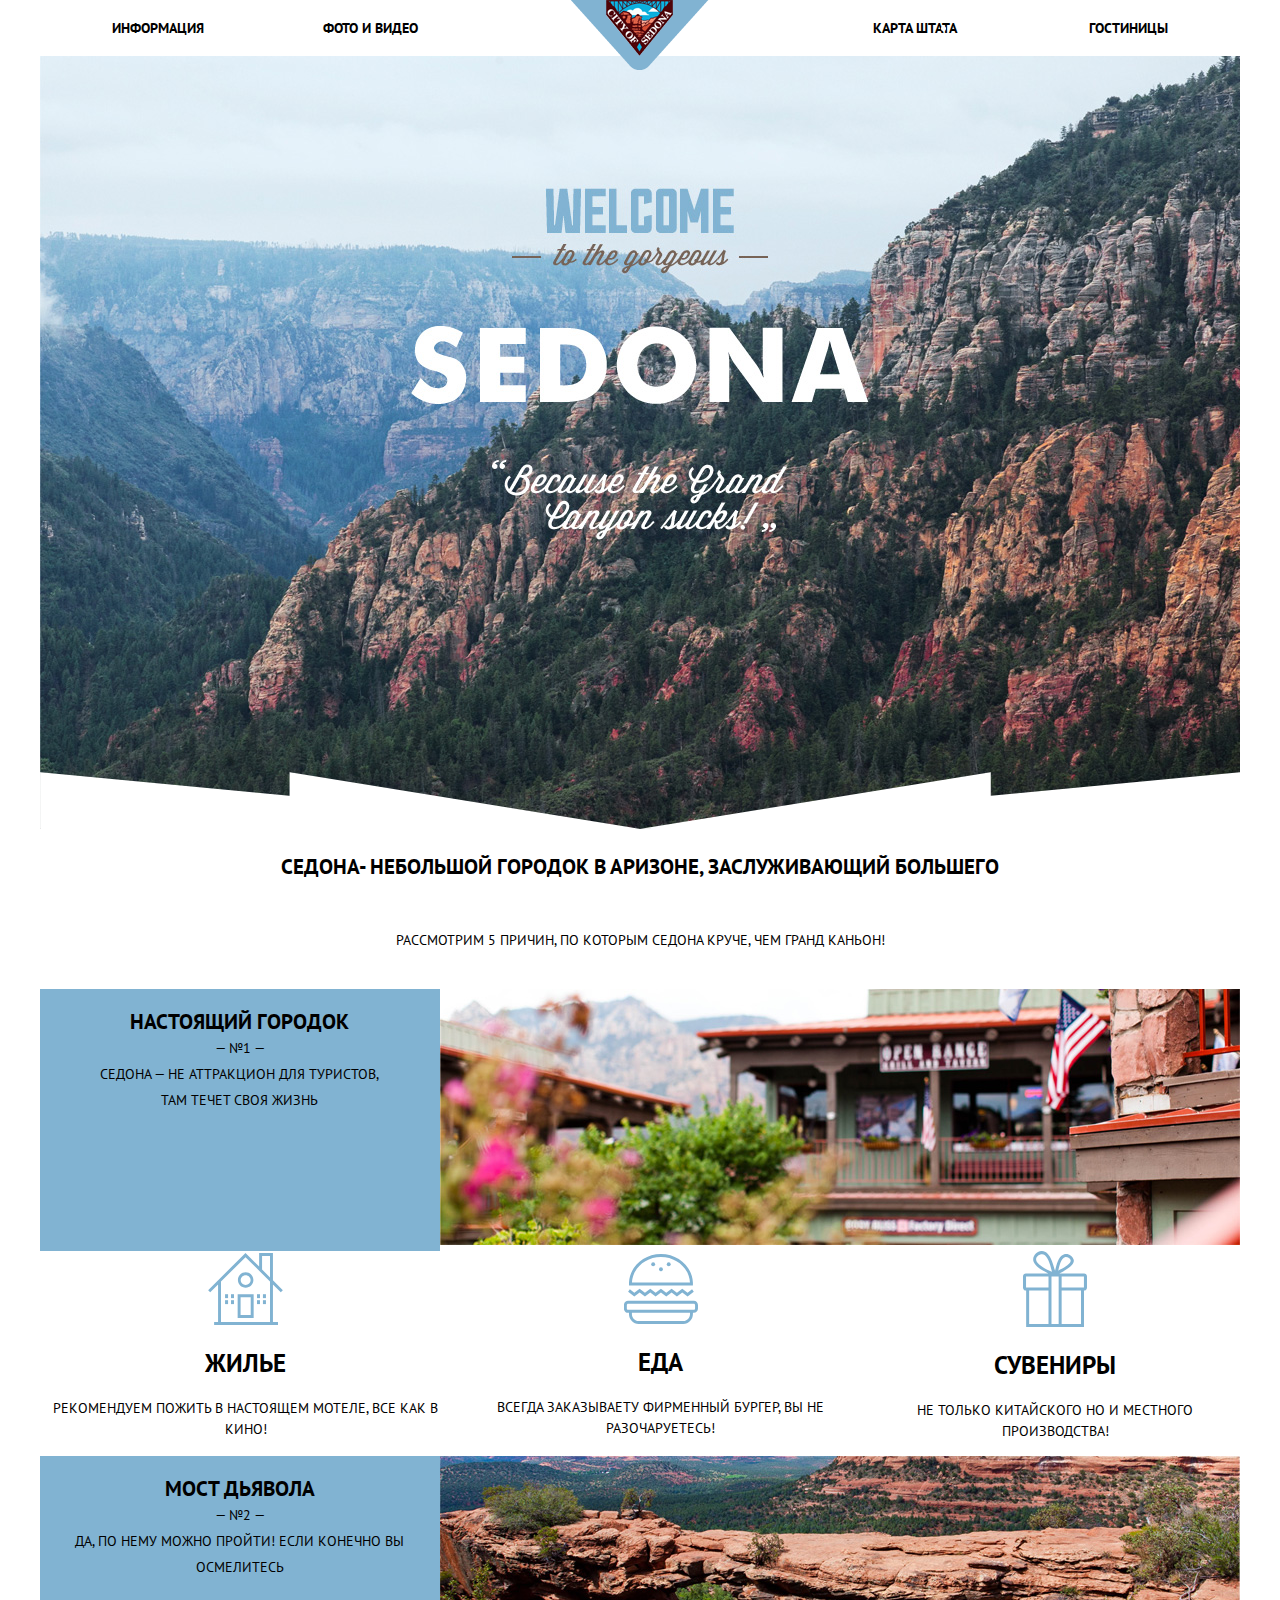
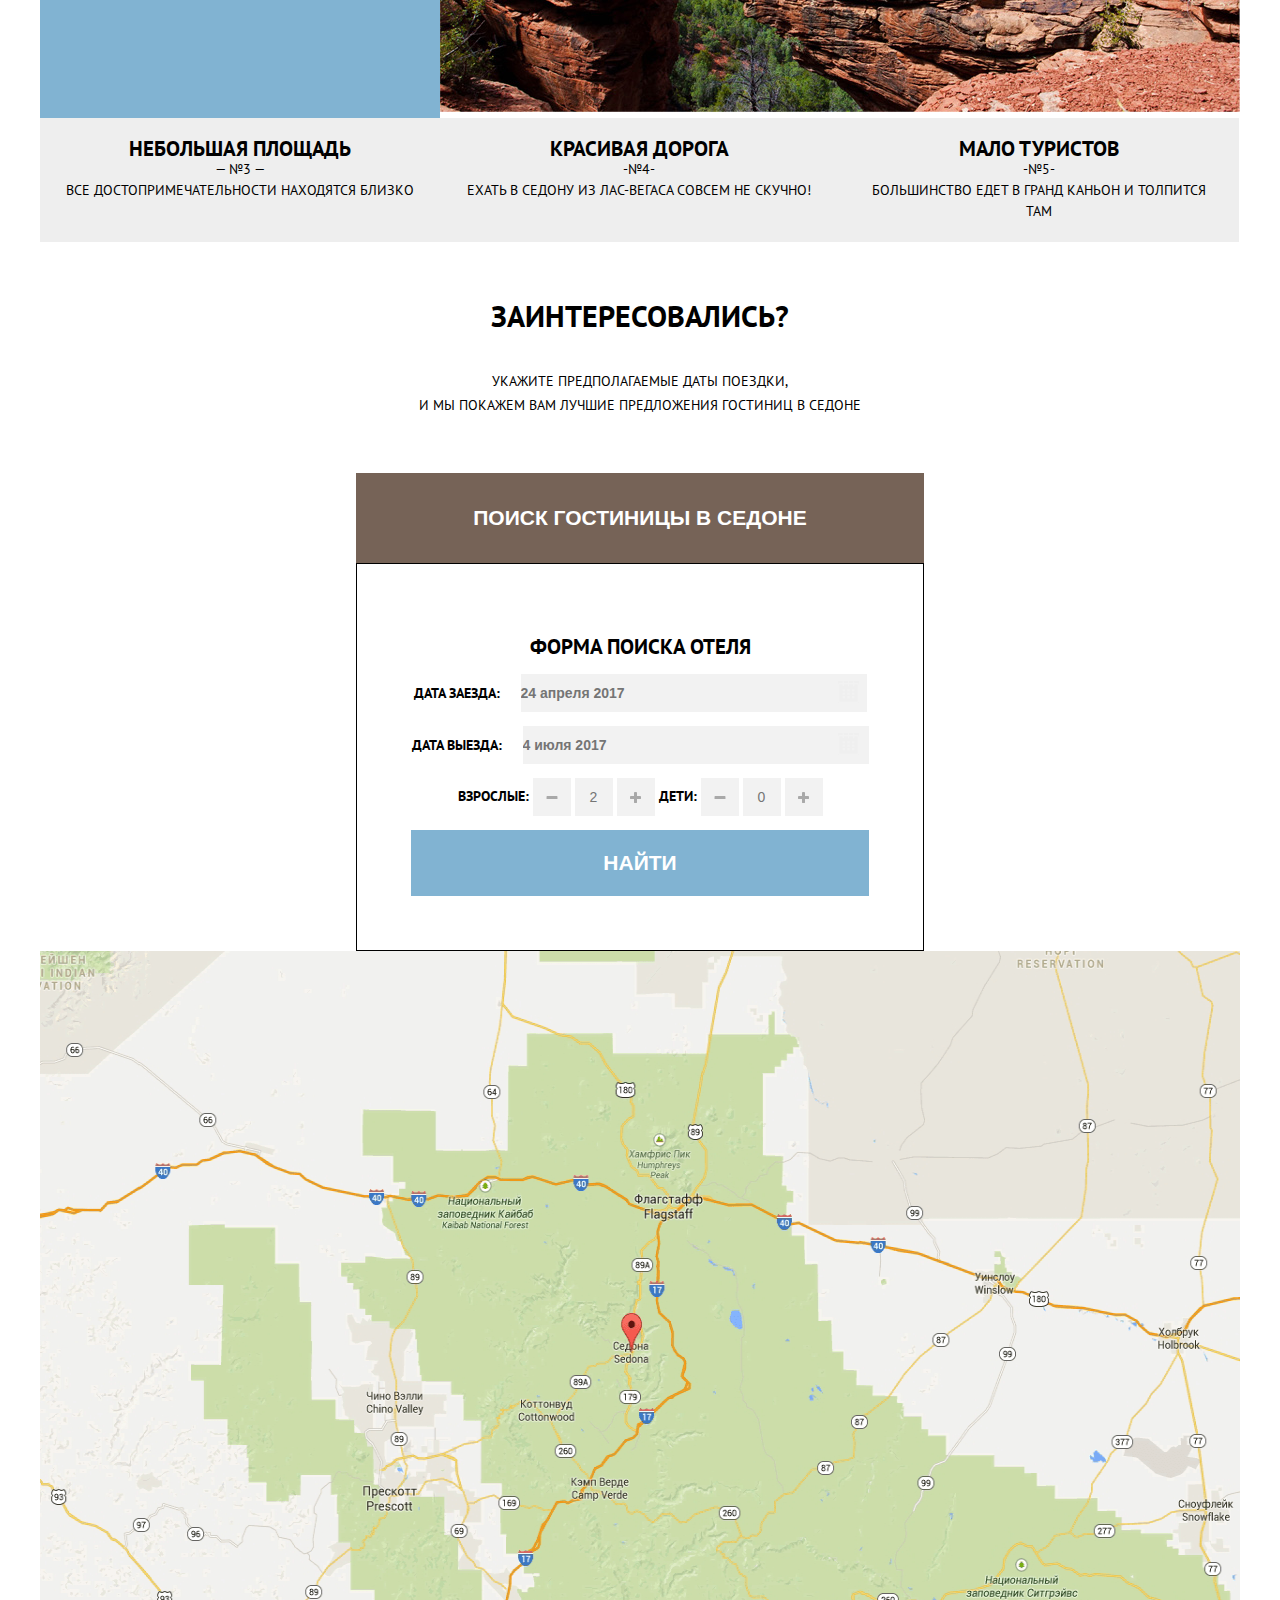
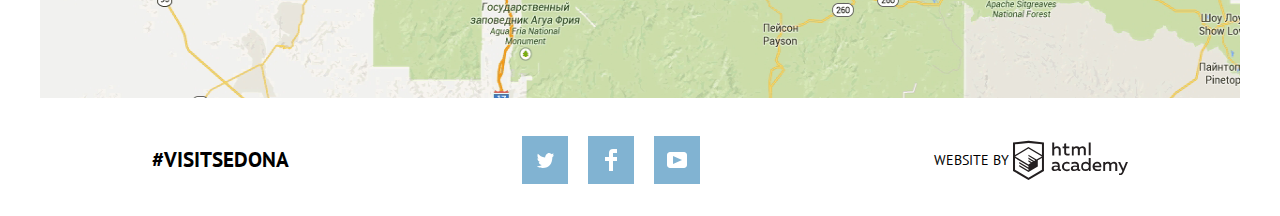
==== commit ff88ff4f: "Добавлен фильтр отелей на второй странице" ====
--- a/index.html
+++ b/index.html
@@ -47,8 +47,8 @@
 				<ul class="reasons-list">
 					<li class="reasons-item">
 						<h3 class="reasons-name">Настоящий городок</h3>
-						<p class="reasons-number">-№1</p>
-						<p class="reasons-text">Седона - не аттракцион для туристов, там течет своя жизнь</p>	
+						<p class="reasons-number">— №1 —</p>
+						<p class="reasons-text">Седона — не аттракцион для туристов,<br> там течет своя жизнь</p>	
 					</li>
 					<li class="reasons-img">	
 						<img src="img/city.jpg" width="800" height="256" alt="city-photo">
@@ -73,37 +73,39 @@
 					</li>
 				</ul>
 			<!-- Мост -->
-				<ul class="reasons-list">
-					<li class="reasons-item">
-						<h3 class="reasons-name">Мост дьявола</h3>
-						<p class="reasons-number">-№2-</p>
-						<p class="reasons-text">Да, по нему можно пройти! Если конечно вы осмелитесь</p>
-					</li>
-					<li class="reasons-img">
-						<img src="img/canyon.jpg" width="800" height="256" alt="canyon">
-					</li>
-			<!-- Достопримечательности каньона -->
-					<li class="reasons-item last-reasons">
-						<h3 class="reasons-name">Небольшая площадь</h3>
-						<p class="reasons-number">-№3-</p>
-						<p class="reasons-text">Все достопримечательности находятся близко</p>
-					</li>
-					<li class="reasons-item last-reasons">
-						<h3 class="reasons-name">Красивая дорога</h3>
-						<p class="reasons-number">-№4-</p>
-						<p class="reasons-text">Ехать в Седону из Лас-Вегаса совсем не скучно!</p>
-					</li>
-					<li class="reasons-item last-reasons">
-						<h3 class="reasons-name">Мало туристов</h3>
-						<p class="reasons-number">-№5-</p>
-						<p class="reasons-text">Большинство едет в Гранд Каньон и толпится там</p>
-					</li>	
-				</ul>
+				<div class="reasons-list-wraper">
+					<ul class="reasons-list">
+						<li class="reasons-item">
+							<h3 class="reasons-name">Мост дьявола</h3>
+							<p class="reasons-number">— №2 —</p>
+							<p class="reasons-text">Да, по нему можно пройти! Если конечно вы осмелитесь</p>
+						</li>
+						<li class="reasons-img">
+							<img src="img/canyon.jpg" width="800" height="256" alt="canyon">
+						</li>
+				<!-- Достопримечательности каньона -->
+						<li class="reasons-item last-reasons">
+							<h3 class="reasons-name">Небольшая площадь</h3>
+							<p class="reasons-number">— №3 —</p>
+							<p class="reasons-text">Все достопримечательности находятся близко</p>
+						</li>
+						<li class="reasons-item last-reasons">
+							<h3 class="reasons-name">Красивая дорога</h3>
+							<p class="reasons-number">-№4-</p>
+							<p class="reasons-text">Ехать в Седону из Лас-Вегаса совсем не скучно!</p>
+						</li>
+						<li class="reasons-item last-reasons">
+							<h3 class="reasons-name">Мало туристов</h3>
+							<p class="reasons-number">-№5-</p>
+							<p class="reasons-text">Большинство едет в Гранд Каньон и толпится там</p>
+						</li>	
+					</ul>
+				</div>
 			</section>
 			<!-- Выбор гостиницы -->
 			<section class="booking">			
 				<h2 class="booking-interesting">Заинтересовались?</h2>
-				<p class="booking-text">Укажите предполагаемые даты поездки, и мы покажем вам лучшие предложения гостиниц в Седоне</p>
+				<p class="booking-text">Укажите предполагаемые даты поездки,<br> и мы покажем вам лучшие предложения гостиниц в Седоне</p>
 				<button class="booking-form-btn" type="button">Поиск гостиницы в Седоне</button>
 			</section>
 			<!-- Форма Поиска -->
@@ -120,7 +122,7 @@
 						<input class="date-input" id="departure-date" type="text" name="departure-date" placeholder="4 июля 2017">
 						<button class="calendar" aria-label="Календарь" type="button"></button>
 					</p>
-					<p class="hotels-search-item">
+					<p class="hotels-search-item count-search-form">
 						<label for="people-btn">Взрослые:</label>
 						<button id="people-btn" class="people-btn count-minus" type="button"></button>
 						<input type="text" class="count-input" placeholder="2">
--- a/css/style.css
+++ b/css/style.css
@@ -1,6 +1,7 @@
 body {
 	margin: 0;
 	padding: 0;
+	list-style: none;
 	
 	font-family: "PT Sans", Arial, sans-serif;
 	font-size: 14px;
@@ -9,7 +10,7 @@
 	/*color: #000;*/
 	text-transform: uppercase;
 
-	/*position: relative;*/
+	position: relative;
 }
 
 a {
@@ -54,7 +55,7 @@
 }
 
 .navigation {
-	list-style: none;
+	/*list-style: none;*/
 	display: flex;
 	max-width: 1200px;
 	flex-direction: row;
@@ -66,7 +67,7 @@
 }
 
 .navigation-item {
-  	display: inline-block;
+  	
   	width: 20%;
 	align-items: center;
 
@@ -113,11 +114,12 @@
 .container{
 	background-color: #fff;
 	text-align: center;
-	margin: 0 auto;
+/*	margin: 0 auto;*/
 }
 
 .conteiner-styles {
-		text-align: left;
+	text-align: inherit;
+	/*text-align: left;*/
 }
 /*картинка фона*/
 .promo {
@@ -165,41 +167,44 @@
 .reasons-list,
 .features-list{
 	list-style: none;
-	font-size: 0;
 	display: flex;
+}
+
+/*.reasons-list-wraper {
+	text-align: left;
+	flex-wrap: wrap;
 	flex-direction: row;
 }
-
+*/
 .about ul:last-child {
 	text-align: left;
 	flex-wrap: wrap;
 	flex-direction: row;
-
 }
 
 .reasons-item {
+	box-sizing: border-box;
+	width: 33.3%;
+	padding: 20px;
+
 	background-color: rgb(129,179,210);
-	/*text-align: left;*/
-	box-sizing: border-box;
-	width: 33%;
-	padding: 20px;
+
 	font-size: 21px;
 	line-height: 26px;
 	text-align: center;
-
-	font-weight: bold;
 	font-weight: normal;
 }
 
 .reasons-img {
-	width: 66%;
+	width: 66.6%;
 }
 
 .last-reasons{
+	text-align: inherit;
 	background-color: rgb(238,238,238);
 	font-size: 21px;
 	line-height: 21px;
-	align-items: center;
+	text-align: center;
 	font-weight: bold;
 	font-weight: normal;
 }
@@ -209,14 +214,12 @@
 .reasons-name{
 	font-size: 21px;
 	font-weight: bold;
-	padding: 0;
 	margin: 0;
 }
 
 .reasons-number,
 .reasons-text {
 	font-size: 14px;
-	padding: 0;
 	margin: 0;
 }
 
@@ -272,24 +275,29 @@
 /*Поиск гостиницы в Седоне*/
 
 .booking {
-	text-align: center;
+
 }
 
 .booking-interesting {
 	font-size: 30px;
 	line-height: 36px;
+	margin-top: 56px;
+	margin-bottom: 35px;
 }
 
 .booking-text {
 	font-size: 14px;
 	line-height: 24px;
 	font-weight: normal;
+	margin-bottom: 56px;
 }
 
 .booking-form-btn {
+	padding: 32px;
+	width: 568px;
+
 	font-size: 21px;
 	line-height: 26px;
-	text-align: center;
 	font-weight: bold;
 	text-transform: uppercase;
 
@@ -297,8 +305,7 @@
 	color: rgb(255,255,255);
 	cursor: pointer;
 	border: none;
-	padding: 32px;
-	width: 568px;
+	
 }
 
 .booking-form-btn:hover {
@@ -311,6 +318,9 @@
 }
 
 .calendar {
+	position: absolute;
+	right: 10px;
+	top: 7px;
 	border: none;
 	padding: 5px;
 	width: 21px;
@@ -321,18 +331,22 @@
 	cursor: pointer;
 
 	background-image: url("../img/calendar.svg");
-	color: rgba(0,0,0, 0.5);	
-}
-
-.people-btn {
-	border: none;
-	padding: 5px;
-}
+	color: rgb(242,242,242);	
+}
+/* Цвет календаря СДЕЛАТььь*/
+.calendar:hover {
+	
+}
+
+.calendar:active{
+
+}
+
 
 .hotels-search {
 	display: inline-block;
-	padding: 50px;
-	text-align: center;
+	padding: 54px;
+	vertical-align: middle;
 	border: 1px solid black;
 }
 
@@ -362,6 +376,9 @@
 }
 
 /*форма поиска*/
+.hotels-search-item {
+	position: relative;
+}
 
 .hotels-search-form {
 	font-size: 14px;
@@ -371,40 +388,49 @@
 }
 
 .date-input {
+	box-sizing: border-box;
+	margin-left: 17px;
+	padding: 6px 0;
+	padding-right: 35px;
+
 	font-size: 14px;
 	line-height: 26px;
 	font-weight: bold;
 
+	width: 346px;
+
+	background-color: rgb(242,242,242);
 	border: none;
-	width: 346px;
-	/*height: 38px;*/
+}
+
+.count-search-form {
+	width: 458px;
+
+}
+
+.count-input {
+	padding: 11px 0px;
+	width: 38px;
+	vertical-align: middle;
+	text-align: center;
+	
 	background-color: rgb(242,242,242);
-}
-
-.adults {
-	background-color: rgb(242,242,242);
-	text-align: center;
+	border: none;
+}
+
+.people-btn {
+	/*margin: 0;*/
+	padding: 19px 10px;
 	border: none;
 	width: 38px;
-	height: 38px;
-}
-
-.count-input {
-	background-color: rgb(242,242,242);
-	text-align: center;
-	border: none;
-	width: 38px;
-	height: 38px;
-}
-
-.people-btn {
-	border: none;
-	width: 38px;
-	height: 38px;
+	vertical-align: middle;
+	/*height: 38px;*/
 }
 
 .count-minus {
 	background-image: url("../img/minus.png");
+	background-color: rgb(242,242,242);
+
 	background-repeat: no-repeat;
 	background-position: center;
 
@@ -412,6 +438,8 @@
 
 .count-plus {
 	background-image: url("../img/plus.png");
+	background-color: rgb(242,242,242);
+
 	background-repeat: no-repeat;
 	background-position: center;
 }
@@ -423,11 +451,15 @@
 	min-height: 112px;
 	max-width: 1200px;
 	margin: auto;
-	/*position: absolute;*/
-	/*bottom: 0;*/
-	/*color: rgba(255,255,255, 0,5);*/
-/*	flex-direction: row;
-	justify-content: center*/;
+	width: 100%;
+
+/*	position: absolute;
+	bottom: 0;
+	left: 50%;
+	transform: translateX(-50%);*/
+	background: rgba(255, 255, 255, 0.5);
+
+
 }
 
 .footer-hashtag {
@@ -474,6 +506,7 @@
 .footer-logo {
 	display: inline-block;
 	vertical-align: middle;
+	height: 41px;
 }
 
 .social-item {
@@ -505,55 +538,203 @@
 	background-image: url("../img/youtube.svg");
 }
 
-/*hotels*/
+/*hotels- filter*/
+
 .hotels-filter {
+
 	background-image: url("../img/filter background.png");
 	background-repeat: no-repeat;
   	background-position: top center;
   	list-style: none;
 
 }
+.filter-form {
+	display: flex;
+	max-width: 1200px;
+	flex-direction: row;
+	margin-left: 6%;
+	margin-right: 6%;
+	align-items: center;
+
+	list-style: none;
+	
+}
 
 .filter-form-group {
+	/*list-style: none;*/
+	padding-right: 0;
+	margin-right: 0;
 	border: none;
 	font-size: 16px;
-
-}
-
-/*.filter-check legend {
+	text-align: left;
+	width: 20%;
+
+	color: #ffffff;
+
+}
+
+.filter-form-group:nth-of-type(1) {
+	text-align: left;
+
+}
+.filter-form-group:nth-of-type(2) {
+	text-align: left;
+	margin-right: 270px;
+}
+
+.hotels-filter:last-child {
+	text-align: right;
+}
+
+
+.filter-price {
+	border: 1px solid #000000;
+}
+
+.filter-btn {
+	display: block;
+	margin: 0 auto;
+	padding: 6px 35px;
+
+	font-size: 14px;
+	line-height: 20px;
+	color: #ffffff;
+	text-transform: uppercase;
+
+	background: transparent;
+	border: 2px solid #ffffff;
+	border-radius: 2px;
+	cursor: pointer;
+
+
+}
+
+/* Сложный фильтр */
+.price-of-day {
+	margin-bottom: 9px;
+
+	font-weight: 600;
 	font-size: 16px;
 	line-height: 21px;
-}*/
-
-/*.filter-price-item {
-	font-size: 14px;
-	line-height: 21px;
+}
+
+.filter-form-group:nth-of-type(3) {
+	width: 330px;
 	
-}
-*/
-.filter-price {
-	border: 1px solid #000000;
-}
-
-.filter-btn {
-	font-size: 14px;
-	line-height: 21px;
-	font-weight: bold;
-	text-transform: uppercase;
-	padding: 4px;
-	color: #fff;
-	background-color: transparent;
-	border: 2px solid white;
-	width: 133px;
-	/*height: 32px;*/
-
-}
+
+}
+
+.price-controls {
+	position: relative;
+
+	height: 36px;
+	margin-bottom: 20px;
+
+	font-size: 0;
+
+	border: 2px solid #ffffff;
+	border-radius: 2px;
+}
+
+.price-controls::after {
+	content: "";
+	position: absolute;
+	top: 50%;
+	left: 50%;
+
+	width: 2px;
+	height: 22px;
+
+	background: #ffffff;
+	transform: translate(-50%, -50%);
+}
+
+.price-controls label {
+	display: inline-block;
+
+	font-size: 14px;
+	line-height: 38px;
+	vertical-align: top;
+
+	cursor: pointer;
+}
+
+.price-controls .min-price,
+.price-controls .max-price {
+	width: 90px;
+	padding-left: 65px;
+}
+
+.price-controls input {
+	width: 50px;
+	margin: 0;
+
+	color: inherit;
+	font: inherit;
+
+	background: none;
+	border: none;
+}
+
+.range-controls {
+	position: relative;
+
+	margin-bottom: 32px;
+
+
+}
+
+.range-controls .scale {
+	height: 2px;
+
+	background: rgba(255, 255, 255, 0.3);
+}
+
+.range-controls .bar {
+	width: 80%;
+	height: 2px;
+
+	background: #ffffff;
+}
+
+.range-toggle {
+	position: absolute;
+	top: -9px;
+
+	width: 4px;
+	height: 4px;
+
+	background: #ababab;
+	border: 8px solid #ffffff;
+	border-radius: 50%;
+	box-shadow: 0 2px 1px 0 rgba(0, 1, 1, 0.2);
+	cursor: pointer;
+}
+
+.range-toggle:hover {
+ 	background: #1c4f80;
+}
+
+.range-toggle-min {
+	left: 0;
+}
+
+.range-toggle-max {
+	left: 80%;
+}
+
 
 .comfort,
 .hotels-type {
 	list-style: none;
 }
 
+.comfort-item,
+.hotels-type-item label {
+	font-size: 14px;
+	line-height: 26px;
+	font-weight: normal;
+}
 
 
 .comfort-check {
@@ -607,6 +788,9 @@
 
 .sort-up {
 	display: inline-block;
+	width: 11px;
+	height: 10px;
+	margin-right: 5px;
 	background-image: url("../img/icon-up-dir.svg");
 	background-repeat: no-repeat;
 	width: 11px;
@@ -629,6 +813,7 @@
 	list-style: none;
 }
 
+
 .hotels-list li:nth-of-type(1) {
 	border-top: 1px solid gray;
 }
@@ -651,7 +836,10 @@
 
 
 .hotel-more-info {
-	padding: 5px 12px;
+	display: inline-block;
+	margin-top: 8px;
+	padding: 3px 12px;
+	/*vertical-align: middle;*/
 	text-decoration: none;
 	background-color: rgb(129,179,210);
 	color: rgb(255,255,255);
@@ -669,7 +857,7 @@
 
 .hotel-btn-booking {
 	padding: 3px 8px;
-
+	margin-top: 8px;
 	font-size: 14px;
 	line-height: 21px;
 	text-align: center;
@@ -692,6 +880,8 @@
 
 .rating {
 	background-color: #f2f2f2;
+	padding: 3px;
+	margin-bottom: 22px;
 }
 
 .star-item {
@@ -746,12 +936,11 @@
 	align-self: center;
 }
 
-
 .hotel-item {
-	position: relative;
-
-	padding: 32px 75px;
-	padding-left: 240px;
+
+	display: flex;
+	width: 100%;
+    /*background-color: LIME;*/
 	border-bottom: 1px solid grey;
 }
 
@@ -760,58 +949,66 @@
 	font-size: 14px;
 	line-height: 21px;
 	font-weight: normal;
-
-	width: 115px;
-	margin: 0;
 }
 
 .hotel-list {
-	
+	/*justify-content: flex-start;*/
 }
 
 .hotel-img {
+	margin-left: 75px;
 	/*display: inline-block;*/
-	position: absolute;
-	bottom: 26px;
-	left: 75px;
+	/*position: absolute;*/
+	/*justify-content: flex-start;*/
+
+/*	bottom: 26px;
+	left: 75px;*/
 }
 
 .hotel-item-wraper {
 	display: flex;
 	justify-content: space-between;
-	flex-wrap: wrap;
-
-}
-
-.content-wraper h3 {
+}
+
+.hotel-content-wraper {
+	margin-left: 30px;
+	width: 40%;
+	text-align: left;
+
+}
+
+.hotel-content-wraper h3 {
 	width: 100%;
 	padding: 10px 0;
 	margin: 0;
 }
+.hotel-type {
+	display: inline-block;
+	width: 100px;
+}
+
+.hotel-price {
+
+}
+
+.content-buttons-wraper {
+	display: inline-block;
+	align-self: center;
+}
+
 .rating-wraper {
 	align-self: flex-end;
-	
-}
-
-.content-item-wraper {
-
-	padding-bottom: 10px;
-
-}
-
+	margin-left: 385px;
+}
 
 .star-rating {
 	display: inline-block;
+	margin-bottom: 20px;
 	text-align: right;
 	
 }
-.star-rating span:nth-of-type(1) {
-
-}
-
-.content-item-wraper span {
-	padding-right: 25px;
-	
+
+.hotel-item-wraper span {
 	font-size: 14px;
 	line-height: 21px;
 	font-weight: normal;
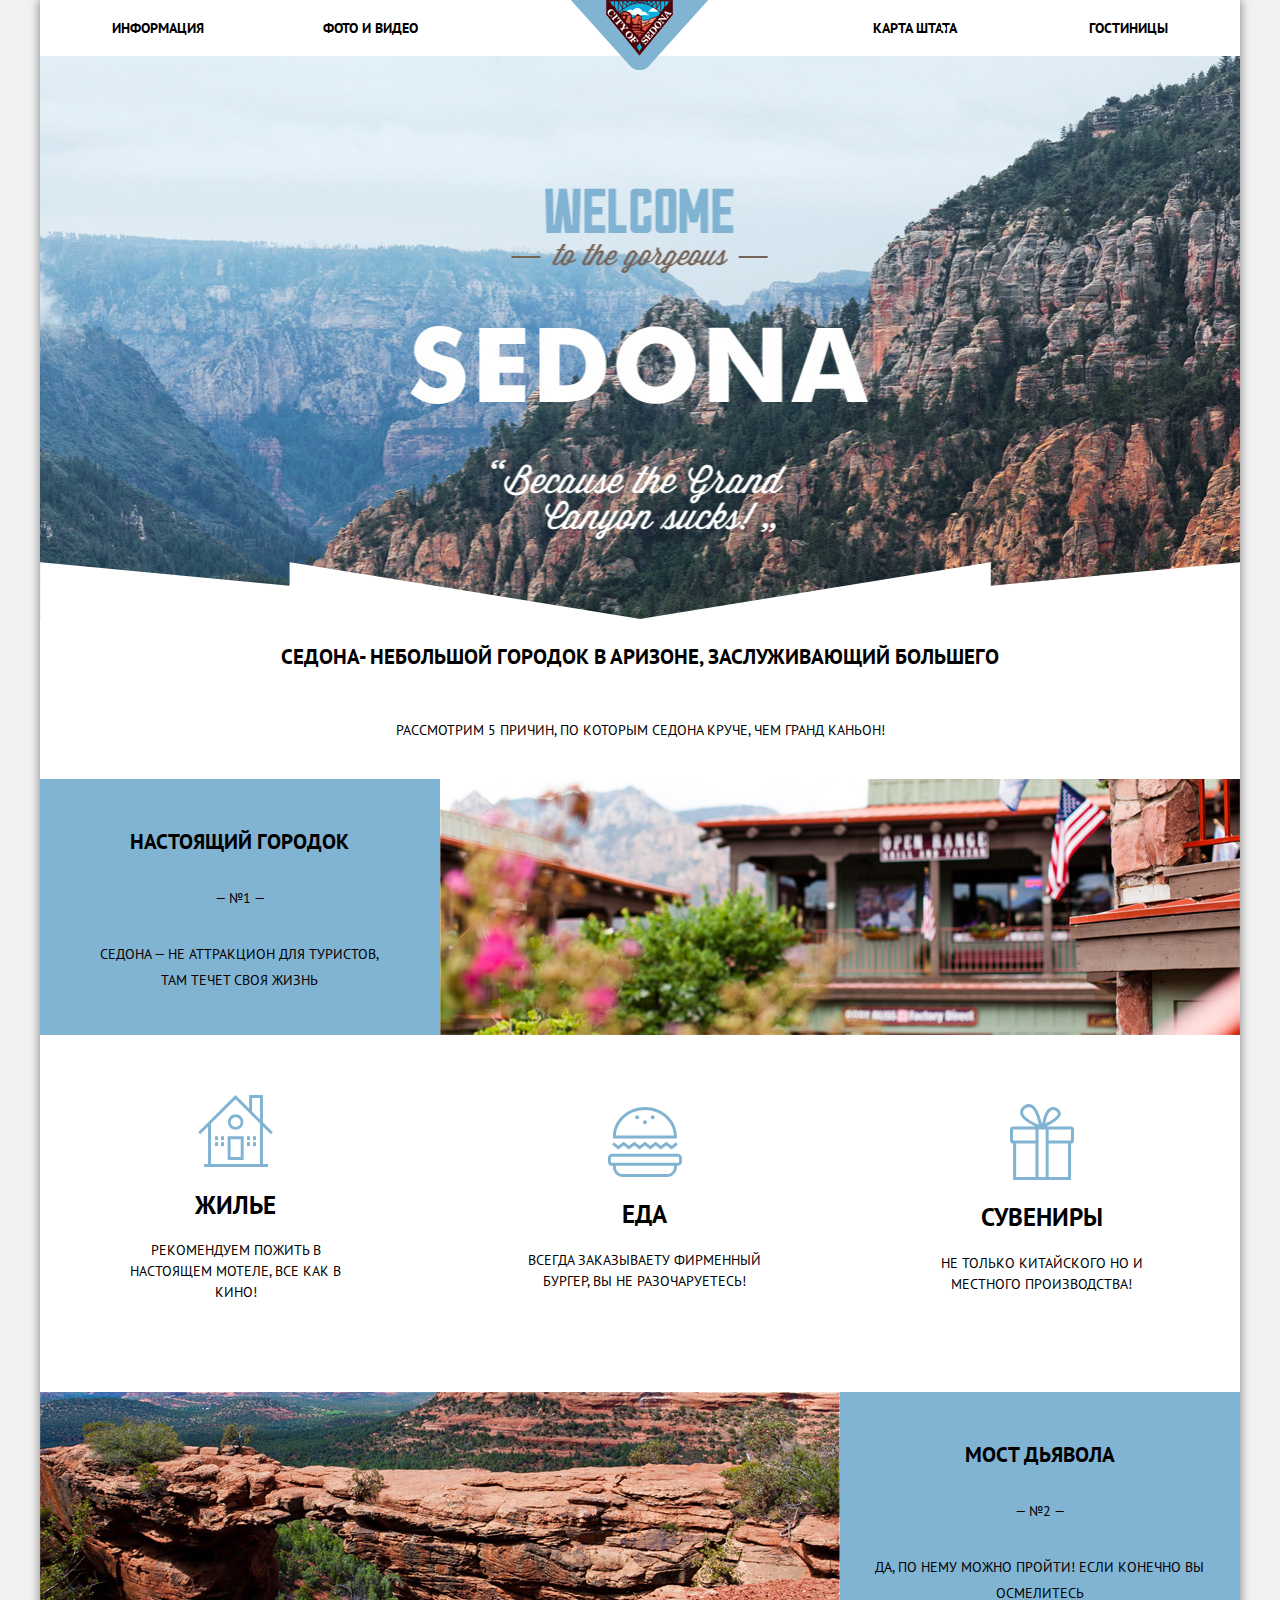
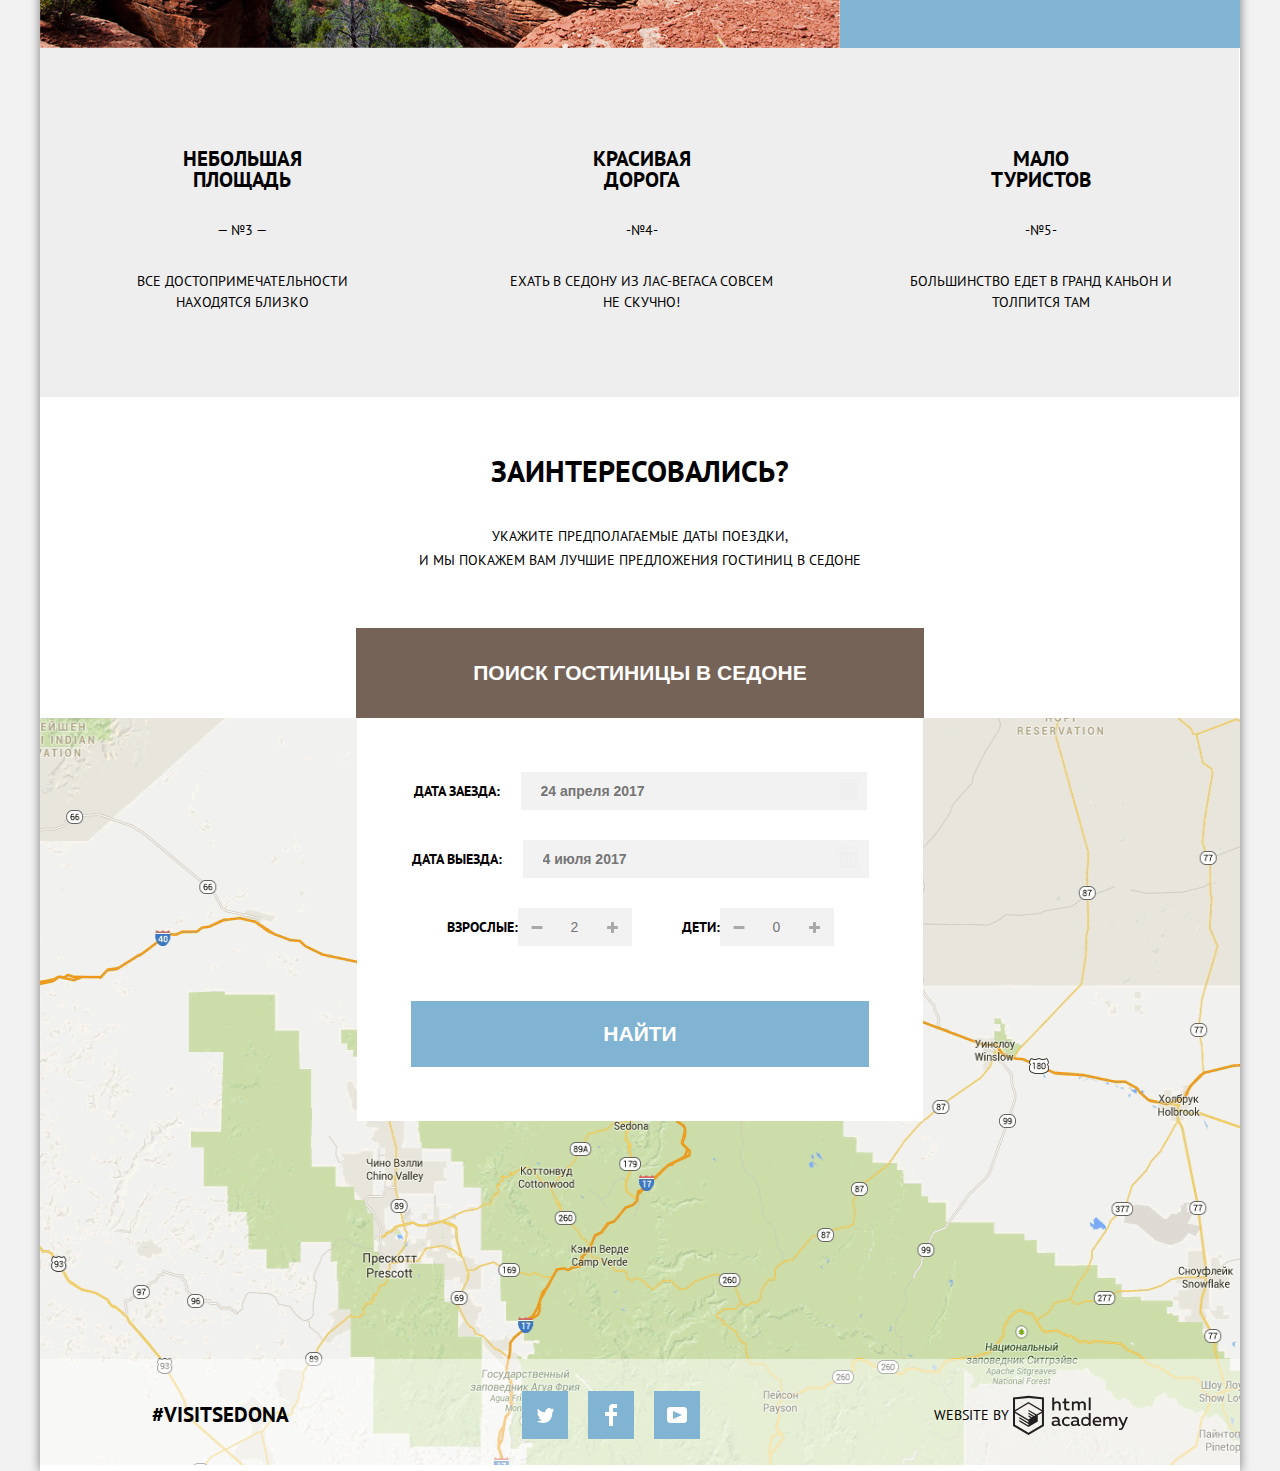
==== commit 3ad136fe: "Исправлена сетка, декоративные элементы" ====
--- a/index.html
+++ b/index.html
@@ -32,10 +32,10 @@
 			</nav>
 		</header>
 		<!-- Банер -->
-		<main class="container">
+		<main class="container-index">
 			<!-- Тут будет картинка -->
 			<div class="promo">	
-				<img src="img/background-image.jpg" width="1200" height="773" alt="sedona">
+				<img src="img/background-image-1.jpg" width="1200" height="563" alt="sedona">
 			</div>
 			<div class="reasons-intro">
 				<h3 class="reasons-city">Седона- небольшой городок в Аризоне, заслуживающий большего</h3>
@@ -75,27 +75,27 @@
 			<!-- Мост -->
 				<div class="reasons-list-wraper">
 					<ul class="reasons-list">
-						<li class="reasons-item">
+						<li class="reasons-item reasons-item-canyon">
 							<h3 class="reasons-name">Мост дьявола</h3>
 							<p class="reasons-number">— №2 —</p>
 							<p class="reasons-text">Да, по нему можно пройти! Если конечно вы осмелитесь</p>
 						</li>
-						<li class="reasons-img">
+						<li class="reasons-img-canyon">
 							<img src="img/canyon.jpg" width="800" height="256" alt="canyon">
 						</li>
 				<!-- Достопримечательности каньона -->
 						<li class="reasons-item last-reasons">
-							<h3 class="reasons-name">Небольшая площадь</h3>
+							<h3 class="reasons-name">Небольшая<br>площадь</h3>
 							<p class="reasons-number">— №3 —</p>
 							<p class="reasons-text">Все достопримечательности находятся близко</p>
 						</li>
 						<li class="reasons-item last-reasons">
-							<h3 class="reasons-name">Красивая дорога</h3>
+							<h3 class="reasons-name">Красивая<br>дорога</h3>
 							<p class="reasons-number">-№4-</p>
 							<p class="reasons-text">Ехать в Седону из Лас-Вегаса совсем не скучно!</p>
 						</li>
 						<li class="reasons-item last-reasons">
-							<h3 class="reasons-name">Мало туристов</h3>
+							<h3 class="reasons-name">Мало<br>туристов</h3>
 							<p class="reasons-number">-№5-</p>
 							<p class="reasons-text">Большинство едет в Гранд Каньон и толпится там</p>
 						</li>	
@@ -110,7 +110,7 @@
 			</section>
 			<!-- Форма Поиска -->
 			<section class="hotels-search">
-				<h2>Форма поиска отеля</h2>
+				<h2 class="visually-hidden">Форма поиска отеля</h2>
 				<form class="hotels-search-form" action="https://echo.htmlacademy.ru" method="post">
 					<p class="hotels-search-item">
 						<label for="arrival-date">Дата заезда:</label>
@@ -126,12 +126,10 @@
 						<label for="people-btn">Взрослые:</label>
 						<button id="people-btn" class="people-btn count-minus" type="button"></button>
 						<input type="text" class="count-input" placeholder="2">
-						<!-- <span class="adults">2</span> -->
 						<button class="people-btn count-plus" type="button"></button>
 						<label for="people-btn">Дети:</label>
 						<button class="people-btn count-minus" type="button"></button>
 						<input type="text" class="count-input" placeholder="0">
-						<!-- <span class="children">0</span> -->
 						<button class="people-btn count-plus" type="button"></button>
 					</p>
 					<button class="find-btn" type="submit">Найти</button>
--- a/css/style.css
+++ b/css/style.css
@@ -1,4 +1,6 @@
 body {
+	position: relative;
+
 	margin: 0;
 	padding: 0;
 	list-style: none;
@@ -9,8 +11,8 @@
 	font-weight: bold;
 	/*color: #000;*/
 	text-transform: uppercase;
-
-	position: relative;
+	
+	background-color: rgb(242, 242, 242);
 }
 
 a {
@@ -33,6 +35,8 @@
 .main-wraper {
 	width: 1200px;
 	margin: 0 auto;
+	background-color: rgb(255, 255, 255);
+	box-shadow: 0 0 10px rgba(0,0,0,0.5)
 }
 
 .main-logo {
@@ -111,7 +115,16 @@
 }
 
 /*main*/
-.container{
+.container-index{
+	position: relative;
+
+	background-color: #fff;
+	text-align: center;
+/*	margin: 0 auto;*/
+}
+
+/*main-hotels*/
+.container-hotels{
 	background-color: #fff;
 	text-align: center;
 /*	margin: 0 auto;*/
@@ -185,7 +198,7 @@
 .reasons-item {
 	box-sizing: border-box;
 	width: 33.3%;
-	padding: 20px;
+	/*padding: 50px 65px;*/
 
 	background-color: rgb(129,179,210);
 
@@ -199,7 +212,20 @@
 	width: 66.6%;
 }
 
+.reasons-img img {
+	display: block;
+}
+
+.reasons-img-canyon img {
+	display: block;
+}
+
+.reasons-img-canyon {
+	order: -1;
+}
 .last-reasons{
+	padding: 50px 65px 70px 70px;
+
 	text-align: inherit;
 	background-color: rgb(238,238,238);
 	font-size: 21px;
@@ -214,13 +240,13 @@
 .reasons-name{
 	font-size: 21px;
 	font-weight: bold;
-	margin: 0;
+	margin-top: 50px;
 }
 
 .reasons-number,
 .reasons-text {
 	font-size: 14px;
-	margin: 0;
+	margin-top: 30px;
 }
 
 .features-item {
@@ -228,7 +254,7 @@
 	font-size: 21px;
 	line-height: 21px;
 	text-align: center;
-	padding: 0;
+	padding: 60px 90px 75px 75px;
 	margin: 0;
 	align-self: center;
 }
@@ -275,7 +301,7 @@
 /*Поиск гостиницы в Седоне*/
 
 .booking {
-
+	position: relative;
 }
 
 .booking-interesting {
@@ -344,10 +370,16 @@
 
 
 .hotels-search {
+	position: absolute;
+
+	transform: translateX(-50%);
 	display: inline-block;
 	padding: 54px;
 	vertical-align: middle;
-	border: 1px solid black;
+
+	background-color: rgb(255, 255, 255);
+
+	/*border: 1px solid black;*/
 }
 
 .find-btn {
@@ -378,12 +410,15 @@
 /*форма поиска*/
 .hotels-search-item {
 	position: relative;
+	margin-bottom: 30px;
+	margin-top: 0;
 }
 
 .hotels-search-form {
 	font-size: 14px;
 	line-height: 26px;
 	font-weight: bold;
+	padding: 0;
 
 }
 
@@ -391,6 +426,7 @@
 	box-sizing: border-box;
 	margin-left: 17px;
 	padding: 6px 0;
+	padding-left: 20px;
 	padding-right: 35px;
 
 	font-size: 14px;
@@ -403,17 +439,36 @@
 	border: none;
 }
 
+/*.count-search-form label:first-of-type {
+	margin-left: 30px;
+}*/
+
+.count-search-form label:nth-of-type(2) {
+	margin-left: 50px;
+}
+
+/*.count-search-form button:nth-of-type(2) {
+	margin-right: 65px;
+}*/
+
 .count-search-form {
 	width: 458px;
 
-}
-
+	margin-bottom: 55px;
+	font-size: 0;
+}
+
+.count-search-form label {
+	font-size: 14px;
+	vertical-align: middle;
+}
 .count-input {
 	padding: 11px 0px;
 	width: 38px;
 	vertical-align: middle;
 	text-align: center;
-	
+	font-size: 14px;
+
 	background-color: rgb(242,242,242);
 	border: none;
 }
@@ -425,6 +480,8 @@
 	width: 38px;
 	vertical-align: middle;
 	/*height: 38px;*/
+
+
 }
 
 .count-minus {
@@ -453,13 +510,21 @@
 	margin: auto;
 	width: 100%;
 
-/*	position: absolute;
+	position: absolute;
 	bottom: 0;
 	left: 50%;
-	transform: translateX(-50%);*/
+	transform: translateX(-50%);
 	background: rgba(255, 255, 255, 0.5);
 
 
+}
+
+.main-footer-hotels {
+	display: flex;
+	min-height: 112px;
+	max-width: 1200px;
+	margin: auto;
+	width: 100%;
 }
 
 .footer-hashtag {
@@ -561,7 +626,7 @@
 }
 
 .filter-form-group {
-	/*list-style: none;*/
+	margin-top: 30px;
 	padding-right: 0;
 	margin-right: 0;
 	border: none;
@@ -608,6 +673,68 @@
 
 
 }
+/* Фильтр */
+
+
+.check-item:not(checked) {
+	position: absolute;
+	opacity: 0;
+
+}
+.check-item:not(checked) + label {
+	position: relative; 
+	padding: 0 0 0 15px;
+}
+
+.check-item:not(checked) + label:before {
+	content: '';
+	position: absolute;
+	top: -5px;
+	left: -20px;
+	width: 27px;
+	height: 27px; 
+	background-image: url(../img/checkbox-off.svg);
+	background-repeat: no-repeat;
+	background-position: center;
+}
+
+.check-item:checked + label:before {
+	content: '';
+	position: absolute;
+	top: -5px;
+  	left: -18px;
+	width: 27px;
+  	height: 27px; 
+	background-image: url(../img/checkbox-on.svg);
+	background-repeat: no-repeat;
+	background-position: center;
+}
+
+.check-item:focus + label:before {
+	/*border: 1px solid rgba(242, 242, 242, 0.5);*/
+	box-shadow: 0 0 0 2px rgba(129, 179, 210, 0.5);
+}
+
+/*111111111*/
+
+
+.checkbox-indicator {
+
+}
+/*1111111111*/
+.comfort-item {
+	position: relative;
+	padding-left: 20px;
+	cursor: pointer;
+	margin-bottom: 23px;
+}
+
+.hotels-type-item {
+	position: relative;
+	padding-left: 20px;
+	cursor: pointer;
+	margin-bottom: 23px;
+}
 
 /* Сложный фильтр */
 .price-of-day {
@@ -727,7 +854,11 @@
 .comfort,
 .hotels-type {
 	list-style: none;
-}
+	padding-top: 25px;
+	/*margin-top: 20px;*/
+}
+
+
 
 .comfort-item,
 .hotels-type-item label {
@@ -740,6 +871,7 @@
 .comfort-check {
 	font-size: 14px;
 	line-height: 26px;
+
 }
 
 
@@ -886,6 +1018,7 @@
 
 .star-item {
 	display: inline-block;
+	text-align: right;
 	background-image: url("../img/star.svg");
 	background-repeat: no-repeat;
 	color: rgb(129,179,210);
@@ -997,7 +1130,7 @@
 }
 
 .rating-wraper {
-	align-self: flex-end;
+	/*align-self: flex-end;*/
 	margin-left: 385px;
 }
 
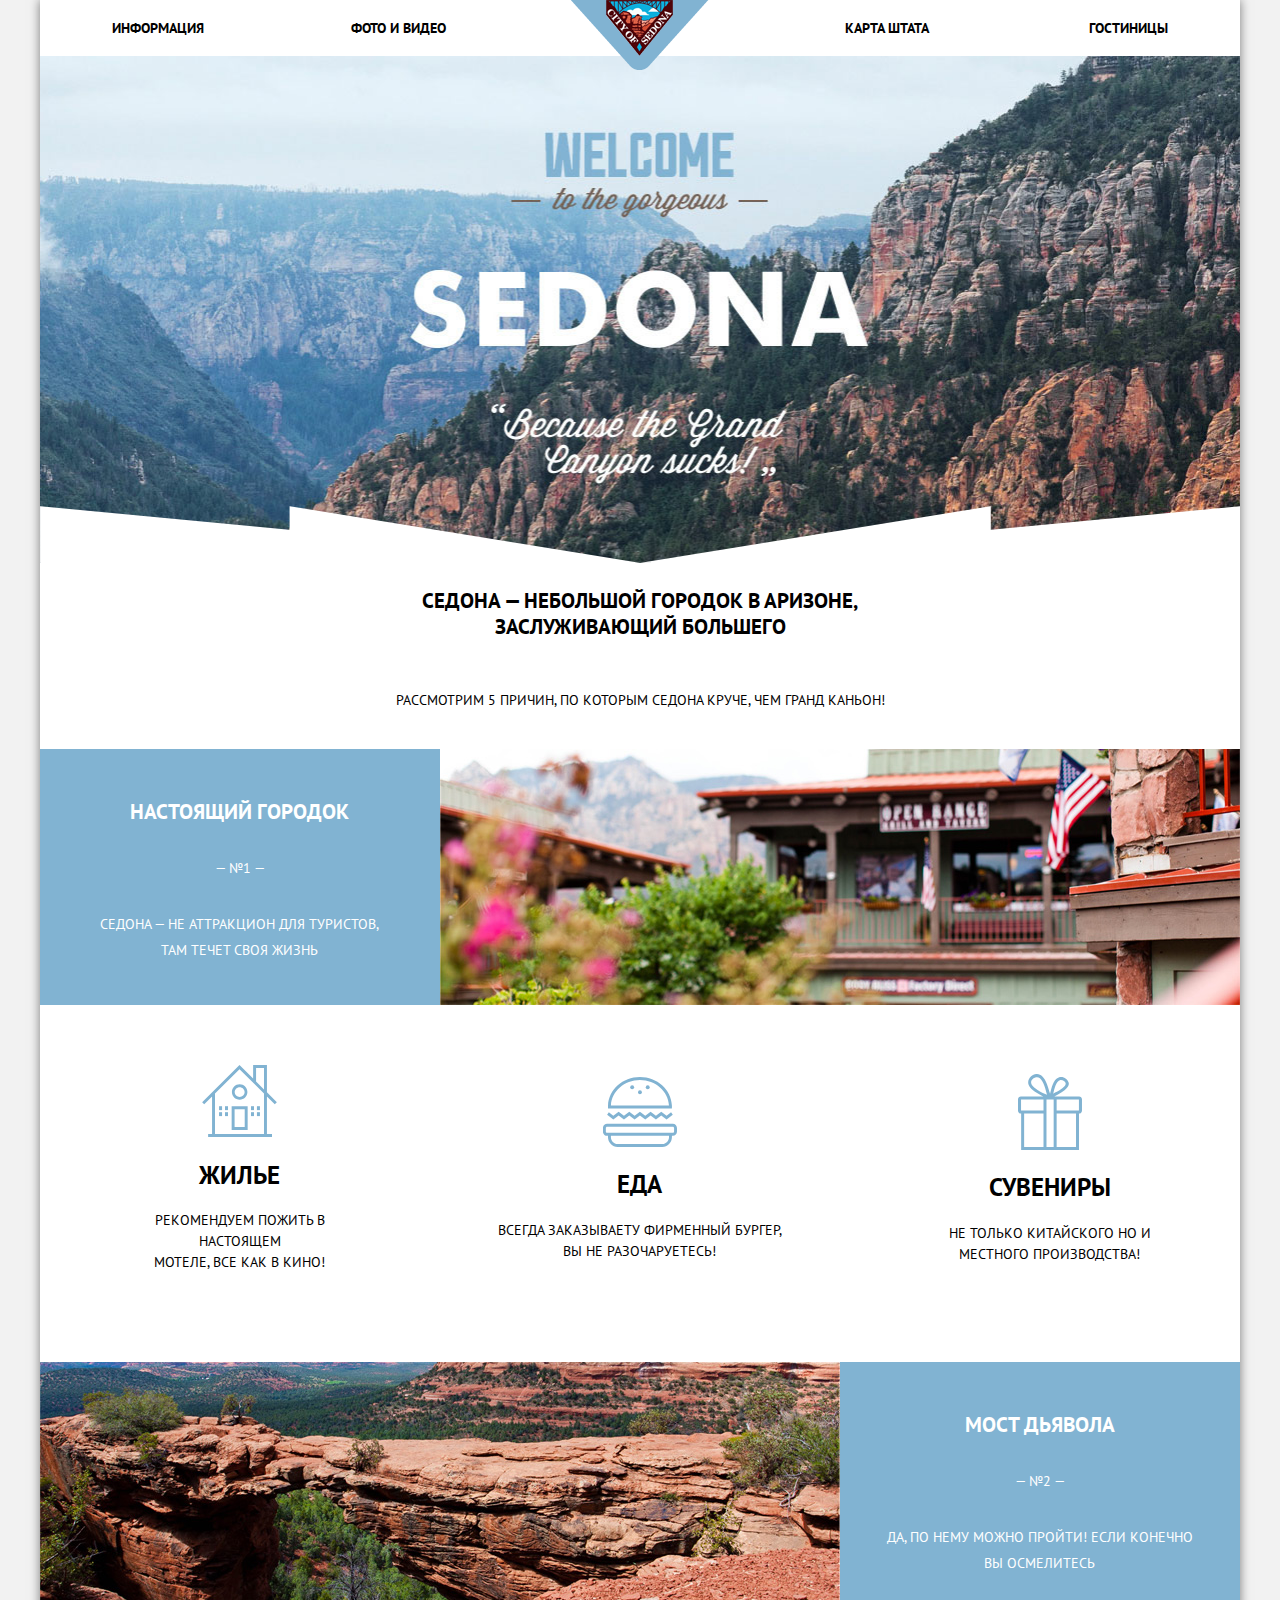
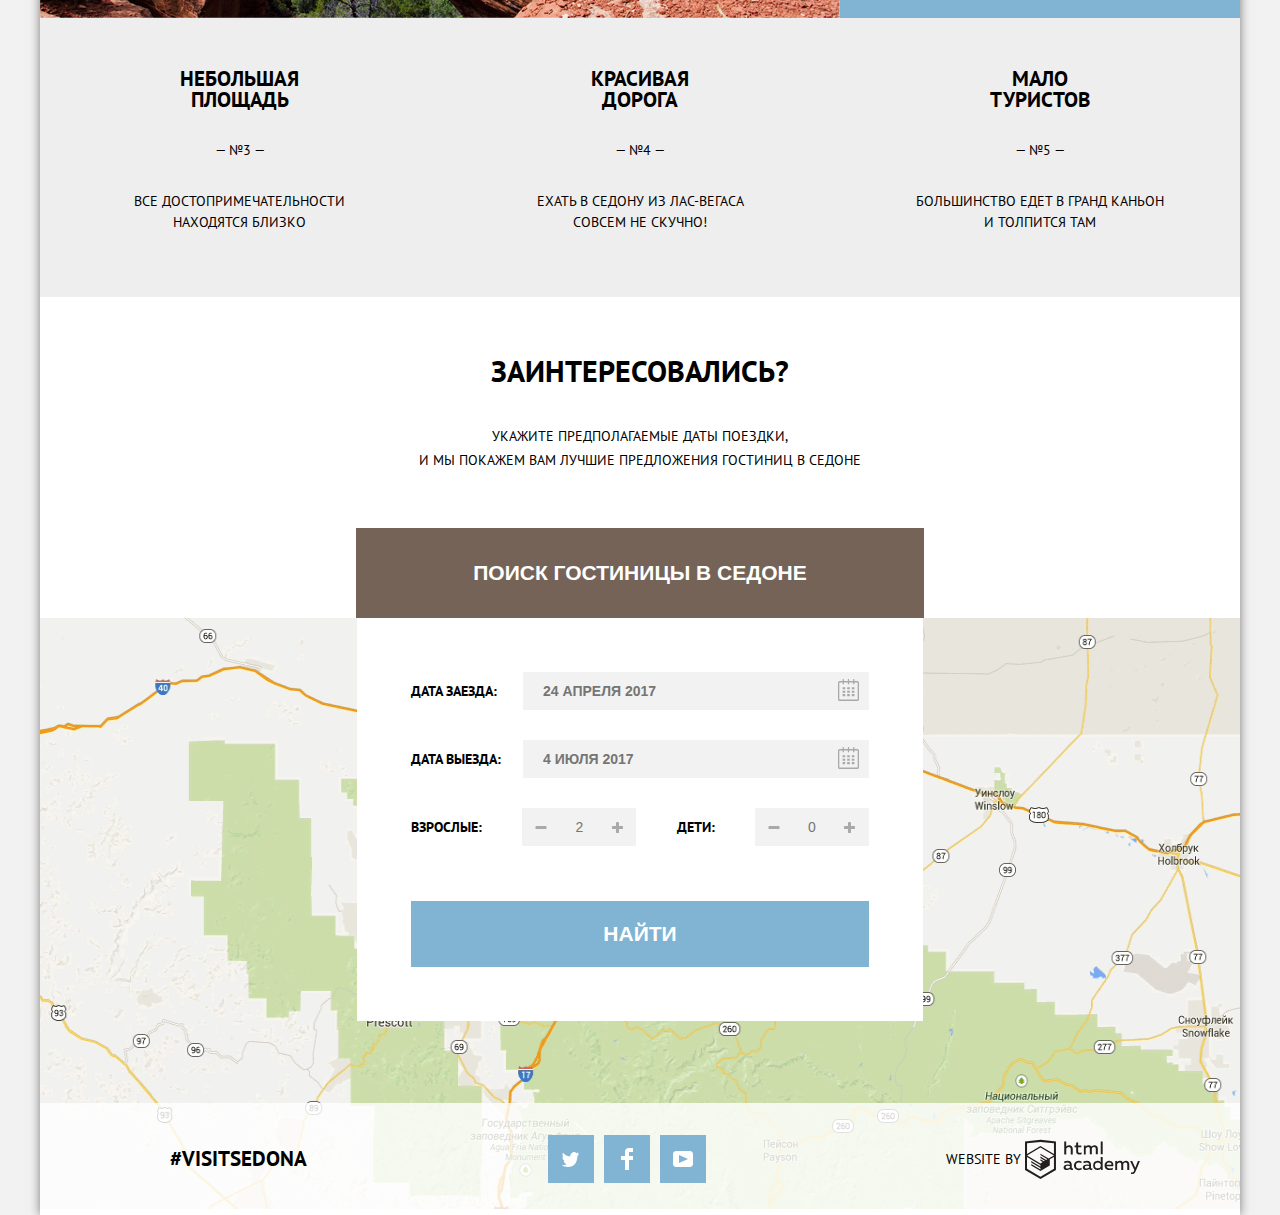
==== commit 8ce3b6b3: "Исправлены ошибки" ====
--- a/index.html
+++ b/index.html
@@ -32,13 +32,13 @@
 			</nav>
 		</header>
 		<!-- Банер -->
-		<main class="container-index">
+		<main class="container">
 			<!-- Тут будет картинка -->
 			<div class="promo">	
-				<img src="img/background-image-1.jpg" width="1200" height="563" alt="sedona">
+				<img src="img/background-image-2.jpg" width="1200" height="507" alt="sedona">
 			</div>
 			<div class="reasons-intro">
-				<h3 class="reasons-city">Седона- небольшой городок в Аризоне, заслуживающий большего</h3>
+				<h3 class="reasons-city">Седона — небольшой городок в Аризоне,<br> заслуживающий большего</h3>
 				<p class="reasons-city-text">Рассмотрим 5 причин, по которым Седона круче, чем Гранд каньон!</p>
 			</div>
 			<!-- Описание города -->
@@ -59,7 +59,7 @@
 					<li class="features-item">
 						<!-- <span class="home-image"></span> -->
 						<h3 class="features-caption">Жилье</h3>
-						<p class="features-text">Рекомендуем пожить в настоящем мотеле, все как в кино!</p>
+						<p class="features-text">Рекомендуем пожить в настоящем<br>мотеле, все как в кино!</p>
 					</li>
 					<li class="features-item">
 						<!-- <span class="burger-image"></span> -->
@@ -67,7 +67,6 @@
 						<p class="features-text">Всегда заказываету фирменный бургер, вы не разочаруетесь!</p>
 					</li>
 					<li class="features-item">
-						<!-- <span class="souvenire-image"></span>	 -->
 						<h3 class="features-caption">Сувениры</h3>
 						<p class="features-text">Не только китайского но и местного производства!</p>
 					</li>
@@ -75,14 +74,15 @@
 			<!-- Мост -->
 				<div class="reasons-list-wraper">
 					<ul class="reasons-list">
-						<li class="reasons-item reasons-item-canyon">
+						<li class="reasons-img">
+							<img src="img/canyon.jpg" width="800" height="256" alt="canyon">
+						</li>
+						<li class="reasons-item">
 							<h3 class="reasons-name">Мост дьявола</h3>
 							<p class="reasons-number">— №2 —</p>
-							<p class="reasons-text">Да, по нему можно пройти! Если конечно вы осмелитесь</p>
+							<p class="reasons-text">Да, по нему можно пройти! Если конечно<br>вы осмелитесь</p>
 						</li>
-						<li class="reasons-img-canyon">
-							<img src="img/canyon.jpg" width="800" height="256" alt="canyon">
-						</li>
+						
 				<!-- Достопримечательности каньона -->
 						<li class="reasons-item last-reasons">
 							<h3 class="reasons-name">Небольшая<br>площадь</h3>
@@ -91,12 +91,12 @@
 						</li>
 						<li class="reasons-item last-reasons">
 							<h3 class="reasons-name">Красивая<br>дорога</h3>
-							<p class="reasons-number">-№4-</p>
+							<p class="reasons-number">— №4 —</p>
 							<p class="reasons-text">Ехать в Седону из Лас-Вегаса совсем не скучно!</p>
 						</li>
 						<li class="reasons-item last-reasons">
 							<h3 class="reasons-name">Мало<br>туристов</h3>
-							<p class="reasons-number">-№5-</p>
+							<p class="reasons-number">— №5 —</p>
 							<p class="reasons-text">Большинство едет в Гранд Каньон и толпится там</p>
 						</li>	
 					</ul>
@@ -115,7 +115,8 @@
 					<p class="hotels-search-item">
 						<label for="arrival-date">Дата заезда:</label>
 						<input class="date-input" id="arrival-date" type="text" name="arrival-date" placeholder="24 апреля 2017">
-						<button class="calendar" type="button" aria-label="Календарь"></button>
+						<button class="calendar" type="button" aria-label="Календарь">
+						</button>
 					</p>
 					<p class="hotels-search-item">
 						<label for="departure-date">Дата выезда:</label>
@@ -138,40 +139,37 @@
 			<!-- Карта Аризоны-->
 			<section class="map">
 				<h2 class="visually-hidden">Карта штата</h2>
-				<img src="img/map.png" width="1200" height="747" alt="Arizona State map">
+				<img src="img/map1.png" width="1200" height="591" alt="Arizona State map">
 			</section>
 		</main>
 		<footer class="main-footer">
 			<!-- Контакты -->
 			<h2 class="visually-hidden">Контакты</h2>
-			<!-- <div class="footer-wraper"> -->
 				<div class="footer-hashtag">
 					<p class="hashtag">#Visitsedona</p>
 				</div>
 				<div class="footer-social">
 					<ul class="social">
 						<li class="social-item">
-							<a href="https://www.google.ru/" class="twitter" aria-label="twitter"></a>
+							<a href="#" class="twitter" aria-label="twitter"></a>
 						</li>
 						<li class="social-item">
-							<a href="https://www.google.ru/" class="facebook" aria-label="facebook"></a>
+							<a href="#" class="facebook" aria-label="facebook"></a>
 						</li>
 						<li class="social-item">
-							<a href="https://www.google.ru/" class="youtube" aria-label="youtube"></a>
+							<a href="#" class="youtube" aria-label="youtube"></a>
 						</li>
 					</ul>
 				</div>
 				<div class="footer-copyright">
-					<!-- <div class="copyrigth-wraper"> -->
 						<span class="website">Website by</span>
 						<a href="https://htmlacademy.ru/intensive/htmlcss" class="footer-logo" aria-label="Website HTML Academy">
 							<img src="img/logo-htmlacademy.svg" width="115" height="41" alt="HTML-Academy">
 						</a>
-					<!-- </div> -->
 				</div>
-			<!-- </div> -->
 		</footer>
-	</div>	
+	</div>
+	<script type="text/javascript" src="js/script.js"></script>
     <!-- <p>Репозиторий создан для обучения на интенсивном онлайн‑курсе «<a href="https://htmlacademy.ru/intensive/htmlcss">Базовый HTML и CSS</a>».</p> -->
   </body>
 </html>
--- a/css/style.css
+++ b/css/style.css
@@ -1,6 +1,4 @@
 body {
-	position: relative;
-
 	margin: 0;
 	padding: 0;
 	list-style: none;
@@ -9,9 +7,8 @@
 	font-size: 14px;
 	line-height: 21px;
 	font-weight: bold;
-	/*color: #000;*/
 	text-transform: uppercase;
-	
+
 	background-color: rgb(242, 242, 242);
 }
 
@@ -19,10 +16,6 @@
   text-decoration: none;
 }
 
-ul {
-	padding: 0;
-	margin: 0;
-}
 
 .visually-hidden {
 	position: absolute;
@@ -32,11 +25,26 @@
   	margin: -1px;
 }
 
+
 .main-wraper {
+	position: relative;
 	width: 1200px;
 	margin: 0 auto;
-	background-color: rgb(255, 255, 255);
+	background-color: white;
 	box-shadow: 0 0 10px rgba(0,0,0,0.5)
+}
+
+
+.main-menu {
+	/*position: relative;*/
+	font-size: 14px;
+	line-height: 26px;
+	color: #ffffff;
+	padding: 15px 0px;
+	background-color: #ffffff;
+	/*min-height: 56px;*/
+	/*display: flex;*/
+	
 }
 
 .main-logo {
@@ -47,33 +55,26 @@
 	z-index: 100;
 }
 
-.main-menu {
-	font-size: 14px;
-	line-height: 26px;
-	color: #ffffff;
-	padding: 15px 0;
-	background-color: #ffffff;
-	/*min-height: 56px;*/
-	/*display: flex;*/
-	
-}
 
 .navigation {
-	/*list-style: none;*/
 	display: flex;
+	flex-direction: row;
+	align-items: center;
+
+	padding: 0;
+	margin: 0;
+
 	max-width: 1200px;
-	flex-direction: row;
-	margin-left: 6%;
-	margin-right: 6%;
-	align-items: center;
-
+	padding-left: 72px;
+	padding-right: 72px;
+	list-style: none;
 
 }
 
 .navigation-item {
   	
-  	width: 20%;
-	align-items: center;
+  	width: 240px;
+	/*align-items: center;*/
 
 }
 
@@ -88,7 +89,7 @@
 }
 
 .navigation-item:nth-of-type(2) {
-	margin-right: 20%;
+	margin-right: 100px;
 }
 /*.navigation-item:nth-of-type(1) {
 	margin-left: 20%;
@@ -106,7 +107,7 @@
 	color: #81b3d2;
 }
 
-.navigation-item-link:active{
+.navigation-item-link:active {
 	color: rgba(0,0,0, 0.5);
 }
 
@@ -115,25 +116,16 @@
 }
 
 /*main*/
-.container-index{
-	position: relative;
+
+.container {
+	/*position: relative;*/
 
 	background-color: #fff;
 	text-align: center;
 /*	margin: 0 auto;*/
 }
 
-/*main-hotels*/
-.container-hotels{
-	background-color: #fff;
-	text-align: center;
-/*	margin: 0 auto;*/
-}
-
-.conteiner-styles {
-	text-align: inherit;
-	/*text-align: left;*/
-}
+
 /*картинка фона*/
 .promo {
 	position: relative;
@@ -157,10 +149,6 @@
 
 }
 
-.reasons-intro {
-	background-color: white;
-}
-
 
 /* Преимущества */
 .reasons-city {
@@ -178,26 +166,19 @@
 }
 
 .reasons-list,
-.features-list{
+.features-list {
 	list-style: none;
 	display: flex;
-}
-
-/*.reasons-list-wraper {
-	text-align: left;
 	flex-wrap: wrap;
-	flex-direction: row;
-}
-*/
-.about ul:last-child {
-	text-align: left;
-	flex-wrap: wrap;
-	flex-direction: row;
-}
+
+	padding: 0;
+	margin: 0;
+}
+
 
 .reasons-item {
 	box-sizing: border-box;
-	width: 33.3%;
+	width: 33.33%;
 	/*padding: 50px 65px;*/
 
 	background-color: rgb(129,179,210);
@@ -209,54 +190,77 @@
 }
 
 .reasons-img {
-	width: 66.6%;
+	width: 66.66%;
 }
 
 .reasons-img img {
 	display: block;
 }
 
-.reasons-img-canyon img {
-	display: block;
-}
-
-.reasons-img-canyon {
-	order: -1;
-}
-.last-reasons{
-	padding: 50px 65px 70px 70px;
+.last-reasons {
+	padding: 0px 70px 50px 70px;
+	width: 33.33%;
 
 	text-align: inherit;
-	background-color: rgb(238,238,238);
 	font-size: 21px;
 	line-height: 21px;
 	text-align: center;
-	font-weight: bold;
 	font-weight: normal;
-}
+
+	background-color: rgb(238,238,238);
+}
+
+.reasons-list li:nth-of-type(4) {
+	padding: 0px 69px 50px 70px;
+}
+
+.last-reasons h3 {
+	color: black;
+}
+
+.last-reasons p {
+	color: black;
+}
+
 
 /*списки преимуществ*/
 
-.reasons-name{
+.reasons-name {
+	margin-top: 50px;
+
 	font-size: 21px;
 	font-weight: bold;
-	margin-top: 50px;
+	
+	color: white;
 }
 
 .reasons-number,
 .reasons-text {
-	font-size: 14px;
 	margin-top: 30px;
+	font-size: 14px;
+	
+	color: white;
 }
 
 .features-item {
+	box-sizing: border-box;
+	width: 33.33%;
 	font-weight: bold;
 	font-size: 21px;
 	line-height: 21px;
 	text-align: center;
-	padding: 60px 90px 75px 75px;
+
+	padding: 60px 72px 75px 72px;
 	margin: 0;
 	align-self: center;
+}
+
+.features-item:nth-of-type(2) {
+	padding: 60px 52px 75px 52px;
+}
+
+.features-item:nth-of-type(3) {
+	padding: 60px 52px 75px 72px;
 }
 
 .features-text {
@@ -343,11 +347,12 @@
 	color: rgba(255,255,255, 0.5);
 }
 
+
 .calendar {
 	position: absolute;
 	right: 10px;
 	top: 7px;
-	border: none;
+
 	padding: 5px;
 	width: 21px;
 	height: 22px;
@@ -355,17 +360,18 @@
 	text-align: center;
 	border: none;
 	cursor: pointer;
-
-	background-image: url("../img/calendar.svg");
-	color: rgb(242,242,242);	
-}
-/* Цвет календаря СДЕЛАТььь*/
+	background-color: #f2f2f2;
+	background-image: url("../img/calendar-static.svg");
+	/*color: rgb(242,242,242);*/
+	/*#a9a9a9*/
+}
+/* Цвет календаря */
 .calendar:hover {
-	
+	background-image: url(../img/calendar.svg);
 }
 
 .calendar:active{
-
+	background-image: url(../img/calendar-active.svg);
 }
 
 
@@ -378,7 +384,8 @@
 	vertical-align: middle;
 
 	background-color: rgb(255, 255, 255);
-
+	
+	/*animation: find 0.6s;*/
 	/*border: 1px solid black;*/
 }
 
@@ -410,8 +417,16 @@
 /*форма поиска*/
 .hotels-search-item {
 	position: relative;
+
+	display: flex;
+	justify-content: space-between;
+	
 	margin-bottom: 30px;
 	margin-top: 0;
+}
+
+.hotels-search-item label {
+	align-self: center;
 }
 
 .hotels-search-form {
@@ -424,6 +439,7 @@
 
 .date-input {
 	box-sizing: border-box;
+	width: 346px;
 	margin-left: 17px;
 	padding: 6px 0;
 	padding-left: 20px;
@@ -432,28 +448,36 @@
 	font-size: 14px;
 	line-height: 26px;
 	font-weight: bold;
-
-	width: 346px;
+	text-transform: uppercase;
 
 	background-color: rgb(242,242,242);
 	border: none;
 }
 
-/*.count-search-form label:first-of-type {
-	margin-left: 30px;
-}*/
-
-.count-search-form label:nth-of-type(2) {
-	margin-left: 50px;
-}
-
-/*.count-search-form button:nth-of-type(2) {
-	margin-right: 65px;
-}*/
+.hotels-search-item input:hover {
+	background-color: #ebebeb;
+}
+
+.hotels-search-item input:focus {
+	background-color: white;
+
+}
+
+.count-search-form button:nth-of-type(1) {
+	margin-left: 40px;
+}
+
+.count-search-form button:nth-of-type(2) {
+	margin-right: 40px;
+}
+
+.count-search-form button:nth-of-type(3) {
+	margin-left:  40px;
+}
 
 .count-search-form {
 	width: 458px;
-
+	justify-content: space-between;
 	margin-bottom: 55px;
 	font-size: 0;
 }
@@ -462,14 +486,26 @@
 	font-size: 14px;
 	vertical-align: middle;
 }
+
 .count-input {
 	padding: 11px 0px;
 	width: 38px;
 	vertical-align: middle;
 	text-align: center;
 	font-size: 14px;
-
+	text-transform: uppercase;
+	
 	background-color: rgb(242,242,242);
+	border: none;
+
+}
+.count-input:focus {
+	padding: 11px 0px;
+	width: 38px;
+	vertical-align: middle;
+	text-align: center;
+	font-size: 14px;
+
 	border: none;
 }
 
@@ -479,8 +515,8 @@
 	border: none;
 	width: 38px;
 	vertical-align: middle;
+	cursor: pointer;
 	/*height: 38px;*/
-
 
 }
 
@@ -490,7 +526,22 @@
 
 	background-repeat: no-repeat;
 	background-position: center;
-
+}
+
+.count-minus:hover {
+	background-image: url("../img/minus-black.png");
+	background-color: rgb(242,242,242);
+
+	background-repeat: no-repeat;
+	background-position: center;
+}
+
+.count-minus:active {
+	background-image: url("../img/minus-blue.png");
+	background-color: rgb(242,242,242);
+
+	background-repeat: no-repeat;
+	background-position: center;
 }
 
 .count-plus {
@@ -500,30 +551,48 @@
 	background-repeat: no-repeat;
 	background-position: center;
 }
+
+.count-plus:hover {
+	background-image: url("../img/plus-black.png");
+	background-color: rgb(242,242,242);
+
+	background-repeat: no-repeat;
+	background-position: center;
+}
+
+.count-plus:active {
+	background-image: url("../img/plus-blue.png");
+	background-color: rgb(242,242,242);
+
+	background-repeat: no-repeat;
+	background-position: center;
+}
+
 
 /*footer*/
 /* flex footer*/
 .main-footer {
 	display: flex;
+	justify-content: space-between;
 	min-height: 112px;
-	max-width: 1200px;
-	margin: auto;
+	/*max-width: 1200px;*/
+	/*margin: auto;*/
 	width: 100%;
 
 	position: absolute;
 	bottom: 0;
 	left: 50%;
 	transform: translateX(-50%);
-	background: rgba(255, 255, 255, 0.5);
-
-
+	background: rgba(255, 255, 255, 0.8);
 }
 
 .main-footer-hotels {
 	display: flex;
+	padding: 5px 0;
+	justify-content: space-between;
 	min-height: 112px;
 	max-width: 1200px;
-	margin: auto;
+	/*margin: auto;*/
 	width: 100%;
 }
 
@@ -532,8 +601,11 @@
 	font-size: 21px;
 	line-height: 26px;
 	text-align: center;
-
-	margin: auto;
+	align-self: center;
+
+	/*margin-right: 256px;*/
+	margin-left: 130px;
+	/*margin: 0 auto;*/
 }
 
 .footer-copyright {
@@ -543,19 +615,29 @@
 }
 
 .footer-social {
-	margin: auto;
+	/*margin: 0 auto;*/
+	align-self: center;
 }
 
 .social {
+	padding: 0;
+	/*margin: 0;*/
 	display: flex;
-}
-
-/*.social-item li:not(:last-child) {
+	justify-content: space-between;
+}
+
+/*.social a:nth-of-type(2) {
 	margin-right: 5px;
-}
-*/
+	margin-left: 5px;
+}*/
+
 .footer-copyright {
-	margin: auto;
+	/*margin: 0 auto;*/
+	/*margin-left: 230px;*/
+	margin-right: 100px;
+	
+	align-self: center;
+
 }
 
 /*.copyrigth-wraper {
@@ -576,10 +658,10 @@
 
 .social-item {
 	list-style: none;
-	margin: 10px;
-	text-align: center;
-	display: inline-block;
-	vertical-align: middle;
+	margin: 5px;
+	/*text-align: center;*/
+	/*display: inline-block;*/
+	/*vertical-align: middle;*/
 }
 
 .twitter,
@@ -617,8 +699,8 @@
 	display: flex;
 	max-width: 1200px;
 	flex-direction: row;
-	margin-left: 6%;
-	margin-right: 6%;
+	margin-left: 72px;
+	margin-right: 72px;
 	align-items: center;
 
 	list-style: none;
@@ -626,13 +708,15 @@
 }
 
 .filter-form-group {
+	width: 20%;
 	margin-top: 30px;
+	padding-left: 0;
 	padding-right: 0;
+	margin-left: 0;
 	margin-right: 0;
 	border: none;
 	font-size: 16px;
 	text-align: left;
-	width: 20%;
 
 	color: #ffffff;
 
@@ -640,11 +724,16 @@
 
 .filter-form-group:nth-of-type(1) {
 	text-align: left;
+	margin-right: 50px;
+
 
 }
 .filter-form-group:nth-of-type(2) {
 	text-align: left;
-	margin-right: 270px;
+	margin-right: 280px;
+}
+.filter-form-group:nth-of-type(3) {
+	text-align: right;
 }
 
 .hotels-filter:last-child {
@@ -670,11 +759,18 @@
 	border: 2px solid #ffffff;
 	border-radius: 2px;
 	cursor: pointer;
-
-
-}
+}
+
+.filter-btn:hover {
+	background-color: white;
+	color: black;
+}
+
+
 /* Фильтр */
-
+.check-name {
+	cursor: pointer;
+}
 
 .check-item:not(checked) {
 	position: absolute;
@@ -711,7 +807,6 @@
 }
 
 .check-item:focus + label:before {
-	/*border: 1px solid rgba(242, 242, 242, 0.5);*/
 	box-shadow: 0 0 0 2px rgba(129, 179, 210, 0.5);
 }
 
@@ -721,32 +816,32 @@
 .checkbox-indicator {
 
 }
-/*1111111111*/
+/* Фильтр */
 .comfort-item {
 	position: relative;
 	padding-left: 20px;
-	cursor: pointer;
 	margin-bottom: 23px;
 }
 
 .hotels-type-item {
 	position: relative;
 	padding-left: 20px;
-	cursor: pointer;
 	margin-bottom: 23px;
 }
 
 /* Сложный фильтр */
 .price-of-day {
 	margin-bottom: 9px;
-
-	font-weight: 600;
+	text-align: left;
+	
+	font-weight: 700;
 	font-size: 16px;
 	line-height: 21px;
 }
 
 .filter-form-group:nth-of-type(3) {
 	width: 330px;
+	font-weight: normal;
 	
 
 }
@@ -758,7 +853,7 @@
 	margin-bottom: 20px;
 
 	font-size: 0;
-
+	text-align: left;
 	border: 2px solid #ffffff;
 	border-radius: 2px;
 }
@@ -781,24 +876,27 @@
 
 	font-size: 14px;
 	line-height: 38px;
-	vertical-align: top;
-
+	vertical-align: middle;
+
+	
 	cursor: pointer;
 }
 
 .price-controls .min-price,
 .price-controls .max-price {
 	width: 90px;
-	padding-left: 65px;
+	padding-left: 50px;
 }
 
 .price-controls input {
 	width: 50px;
 	margin: 0;
 
+
 	color: inherit;
 	font: inherit;
 
+	
 	background: none;
 	border: none;
 }
@@ -853,6 +951,8 @@
 
 .comfort,
 .hotels-type {
+	padding: 0;
+	margin: 0;
 	list-style: none;
 	padding-top: 25px;
 	/*margin-top: 20px;*/
@@ -916,6 +1016,7 @@
 
 .sorting-active a {
 	color: #81b3d2;
+	font-weight: normal;
 }
 
 .sort-up {
@@ -942,16 +1043,19 @@
 /*Список отелей*/
 
 .hotels-list {
+	padding: 0;
+	margin: 0;
 	list-style: none;
 }
 
 
-.hotels-list li:nth-of-type(1) {
+/*.hotels-list li:nth-of-type(1) {
 	border-top: 1px solid gray;
-}
+}*/
 
 .hotel-name {
 	text-decoration: none;
+
 	font-size: 21px;
 	line-height: 26px;
 	font-weight: bold;
@@ -970,7 +1074,7 @@
 .hotel-more-info {
 	display: inline-block;
 	margin-top: 8px;
-	padding: 3px 12px;
+	padding: 4px 12px;
 	/*vertical-align: middle;*/
 	text-decoration: none;
 	background-color: rgb(129,179,210);
@@ -988,7 +1092,7 @@
 }
 
 .hotel-btn-booking {
-	padding: 3px 8px;
+	padding: 4px 8px;
 	margin-top: 8px;
 	font-size: 14px;
 	line-height: 21px;
@@ -1010,11 +1114,6 @@
 	color: rgba(255,255,255, 0.5);
 }
 
-.rating {
-	background-color: #f2f2f2;
-	padding: 3px;
-	margin-bottom: 22px;
-}
 
 .star-item {
 	display: inline-block;
@@ -1033,12 +1132,14 @@
 	display: flex;
 	justify-content: space-between;
 
-	padding: 5px 75px;
-	padding-left: 75px;
+	padding: 8px 75px;
+
+	border: 1px solid #e5e5e5;
 }
 
 .hotel-sorting-wraper {
 	display: flex;
+	align-items: center;
 	/*justify-content: center;*/
 
 }
@@ -1046,35 +1147,32 @@
 .hotel-sorting-wraper li {
 	display: inline-block;
 	/*align-items: center;*/
-	padding: 30px 30px;
-}
+	padding-left: 30px;
+}
+
 .hotel-sorting-title {
 	display: inline-block;
-	padding-top: 30px;
+
 	padding-left: 48px;
 
 }
 
 .hotels-sorting-parameters {
+	padding: 0;
+	margin: 0;
 	list-style: none;
 }
 
-
-/*.hotel-sorting-wraper span:nth-of-type(2) {
-	text-align: center;
-	padding: 30px;
-}*/
 
 .triangle-wraper {
 	align-self: center;
 }
 
 .hotel-item {
-
+	padding: 10px 0;
 	display: flex;
 	width: 100%;
-    /*background-color: LIME;*/
-	border-bottom: 1px solid grey;
+	border-bottom: 1px solid #e5e5e5;
 }
 
 
@@ -1084,18 +1182,10 @@
 	font-weight: normal;
 }
 
-.hotel-list {
-	/*justify-content: flex-start;*/
-}
 
 .hotel-img {
 	margin-left: 75px;
-	/*display: inline-block;*/
-	/*position: absolute;*/
-	/*justify-content: flex-start;*/
-
-/*	bottom: 26px;
-	left: 75px;*/
+
 }
 
 .hotel-item-wraper {
@@ -1112,7 +1202,9 @@
 
 .hotel-content-wraper h3 {
 	width: 100%;
-	padding: 10px 0;
+	padding-top: 10px;
+	padding-bottom: 10px;
+
 	margin: 0;
 }
 .hotel-type {
@@ -1127,16 +1219,23 @@
 .content-buttons-wraper {
 	display: inline-block;
 	align-self: center;
+}
+
+.rating {
+	width: 110px;
+	background-color: #f2f2f2;
+	padding: 5px 0px;
+	margin-top: 15px;
 }
 
 .rating-wraper {
 	/*align-self: flex-end;*/
-	margin-left: 385px;
+	margin-left: 360px;
 }
 
 .star-rating {
-	display: inline-block;
-	margin-bottom: 20px;
+	/*display: inline-block;*/
+	margin-bottom: 32px;
 	text-align: right;
 	
 }
@@ -1147,6 +1246,59 @@
 	font-weight: normal;
 }
 
-
-/* Сложный Фильтр отелей */
-
+/* Анимация */
+
+/*@keyframes find {
+	  0% {
+    transform: translateY(-2000px);
+  }
+
+  70% {
+    transform: translateY(30px);
+  }
+
+  90% {
+    transform: translateY(-10px);
+  }
+
+  100% {
+    transform: translateY(0);
+  }
+}
+*/
+
+/*@keyframes shake {
+  0%,
+  100% {
+    transform: translateX(-50%);
+  }
+
+  10%,
+  30%,
+  50%,
+  70%,
+  90% {
+    transform: translateX(-60%);
+  }
+
+  20%,
+  40%,
+  60%,
+  80% {
+    transform: translateX(-40%);
+  }
+}*/
+
+
+/* Js class */
+
+.find-hotels {
+	position: fixed;
+	display: block;
+
+}
+
+/*.modal-error {
+  animation: shake 0.6s;
+}
+*/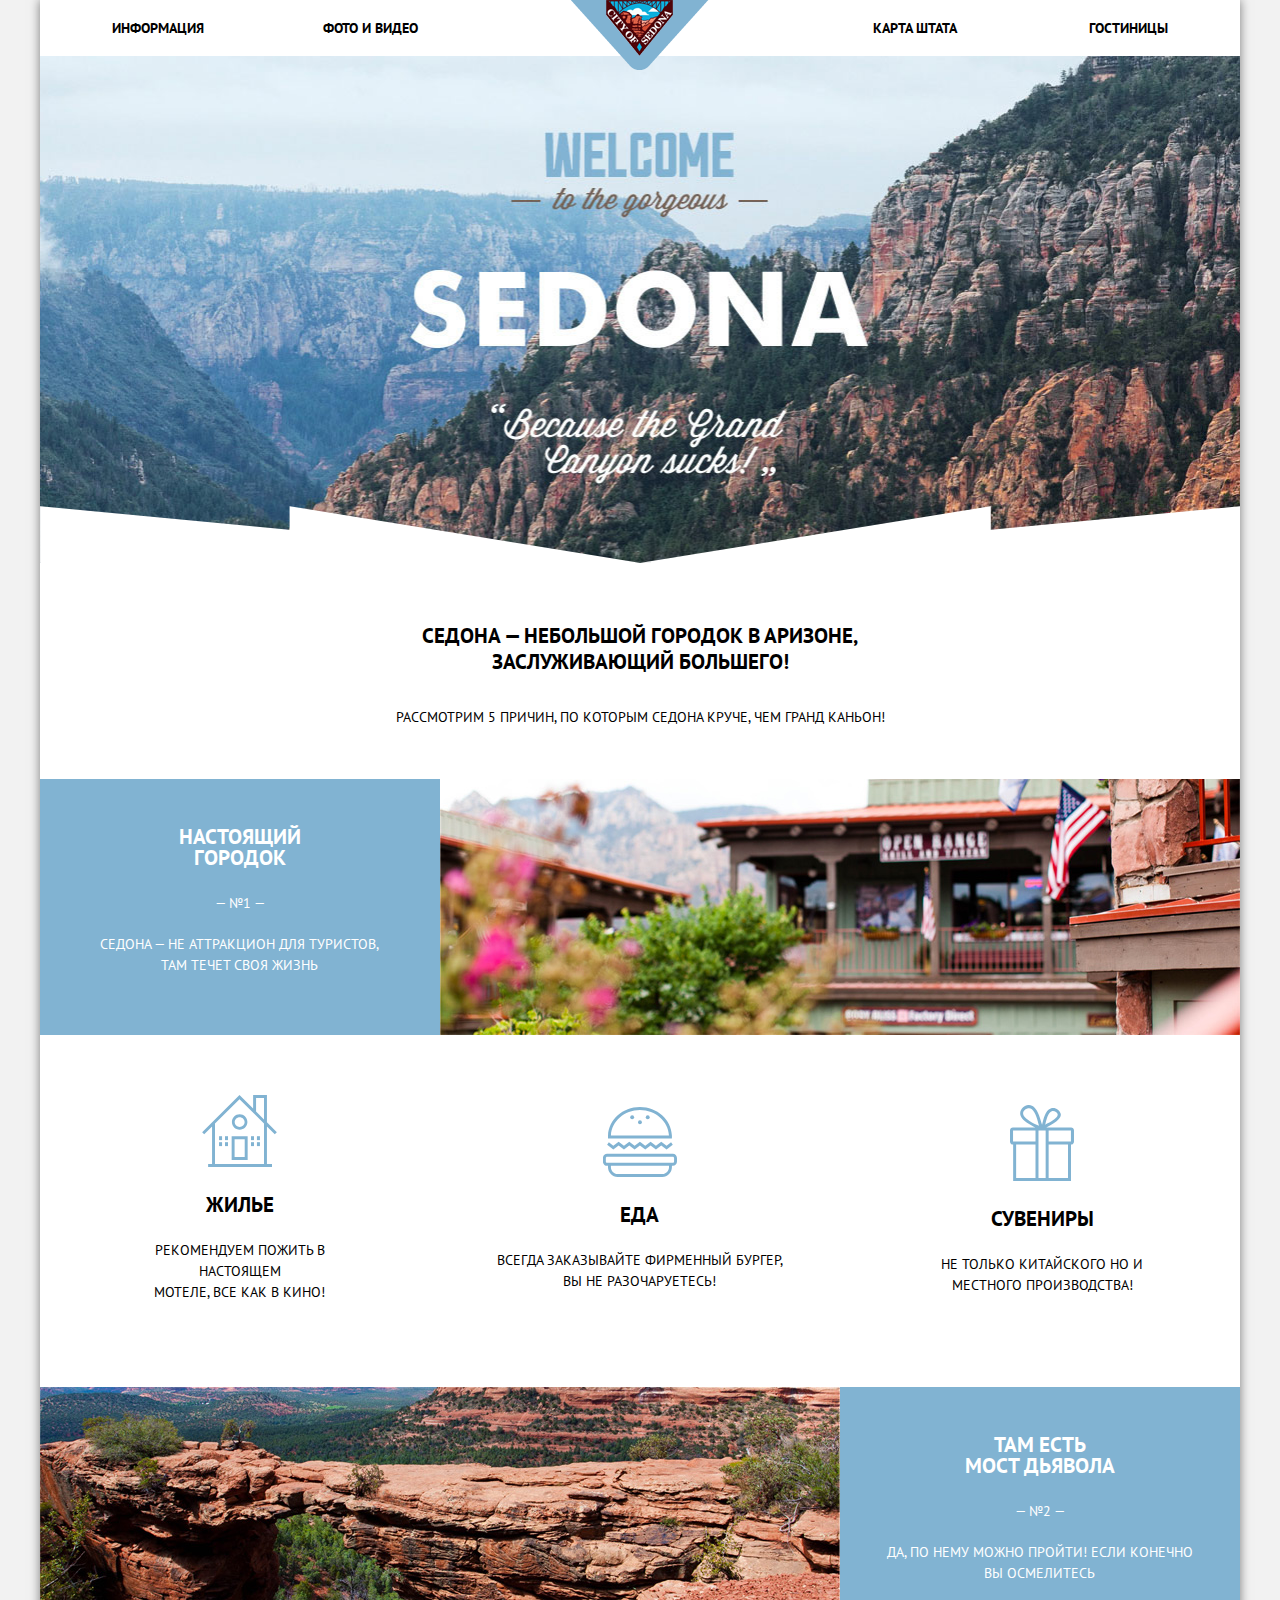
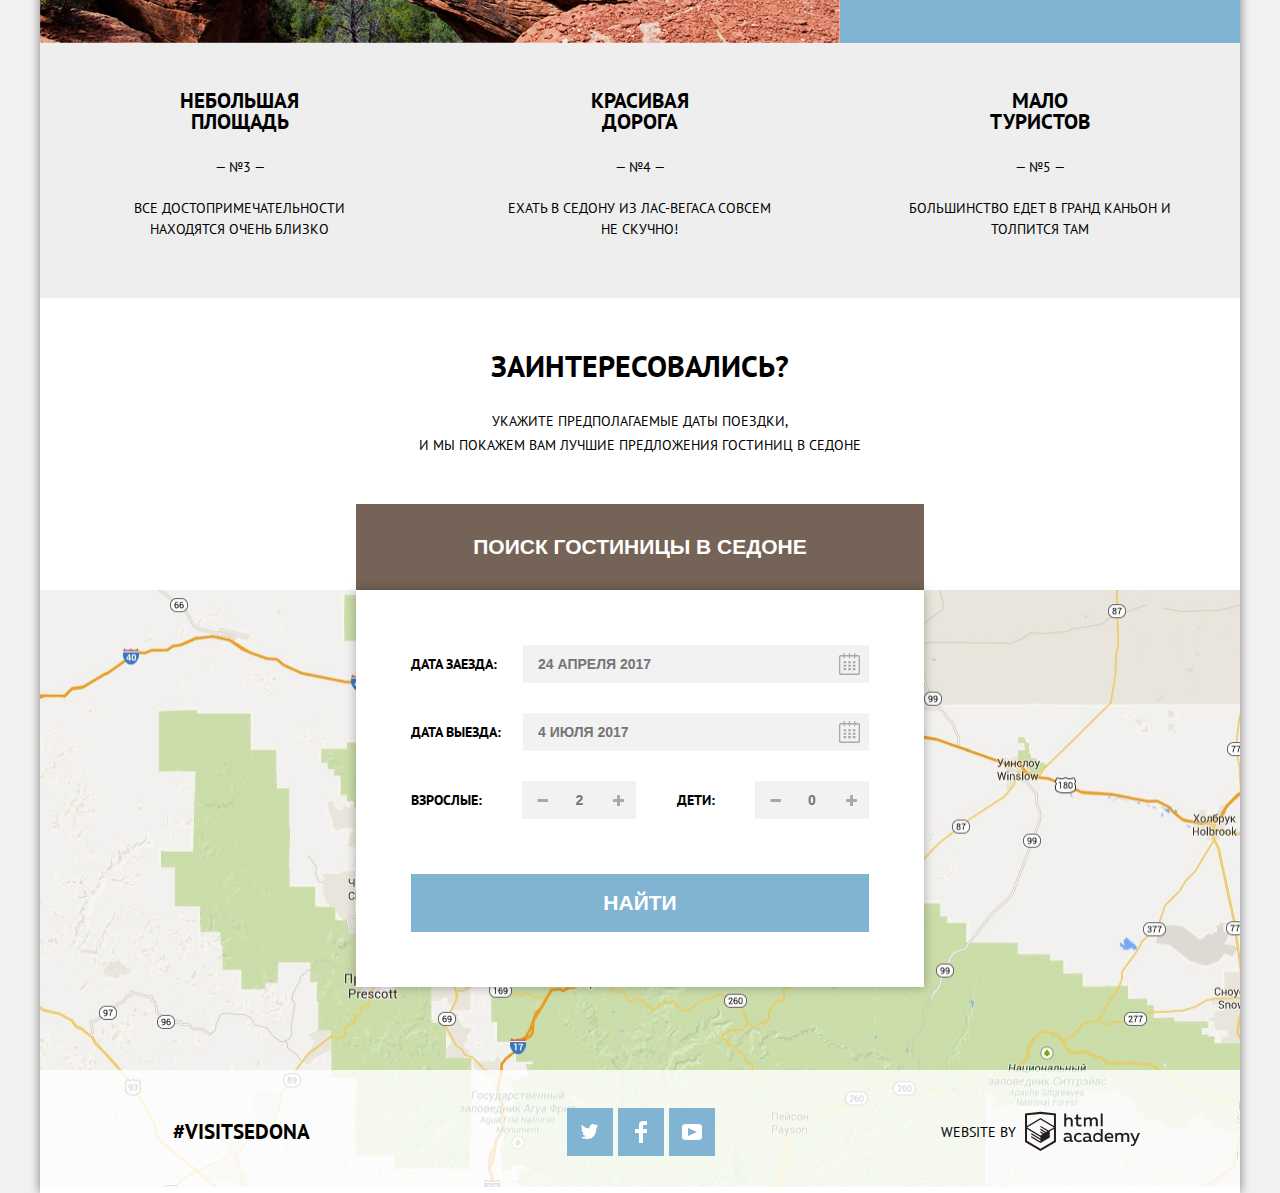
==== commit d7d2f600: "Испаравил ошибки" ====
--- a/index.html
+++ b/index.html
@@ -9,7 +9,7 @@
   </head>
   <body>
   	<!-- Меню -->
-  	<div class="main-wraper">
+  	<div class="main-wrapper">
 		<header class="main-header">
 			<nav class="main-menu">
 				<a href="index.html" class="main-logo">
@@ -35,10 +35,10 @@
 		<main class="container">
 			<!-- Тут будет картинка -->
 			<div class="promo">	
-				<img src="img/background-image-2.jpg" width="1200" height="507" alt="sedona">
+				<img src="img/background-image.jpg" width="1200" height="507" alt="sedona">
 			</div>
 			<div class="reasons-intro">
-				<h3 class="reasons-city">Седона — небольшой городок в Аризоне,<br> заслуживающий большего</h3>
+				<h3 class="reasons-city">Седона — небольшой городок в Аризоне,<br> заслуживающий большего!</h3>
 				<p class="reasons-city-text">Рассмотрим 5 причин, по которым Седона круче, чем Гранд каньон!</p>
 			</div>
 			<!-- Описание города -->
@@ -46,7 +46,7 @@
 			<section class="about">
 				<ul class="reasons-list">
 					<li class="reasons-item">
-						<h3 class="reasons-name">Настоящий городок</h3>
+						<h3 class="reasons-name">Настоящий<br>городок</h3>
 						<p class="reasons-number">— №1 —</p>
 						<p class="reasons-text">Седона — не аттракцион для туристов,<br> там течет своя жизнь</p>	
 					</li>
@@ -64,7 +64,7 @@
 					<li class="features-item">
 						<!-- <span class="burger-image"></span> -->
 						<h3 class="features-caption">Еда</h3>
-						<p class="features-text">Всегда заказываету фирменный бургер, вы не разочаруетесь!</p>
+						<p class="features-text">Всегда заказывайте фирменный бургер, вы не разочаруетесь!</p>
 					</li>
 					<li class="features-item">
 						<h3 class="features-caption">Сувениры</h3>
@@ -72,13 +72,12 @@
 					</li>
 				</ul>
 			<!-- Мост -->
-				<div class="reasons-list-wraper">
 					<ul class="reasons-list">
 						<li class="reasons-img">
 							<img src="img/canyon.jpg" width="800" height="256" alt="canyon">
 						</li>
 						<li class="reasons-item">
-							<h3 class="reasons-name">Мост дьявола</h3>
+							<h3 class="reasons-name">Там есть<br>Мост дьявола</h3>
 							<p class="reasons-number">— №2 —</p>
 							<p class="reasons-text">Да, по нему можно пройти! Если конечно<br>вы осмелитесь</p>
 						</li>
@@ -87,20 +86,19 @@
 						<li class="reasons-item last-reasons">
 							<h3 class="reasons-name">Небольшая<br>площадь</h3>
 							<p class="reasons-number">— №3 —</p>
-							<p class="reasons-text">Все достопримечательности находятся близко</p>
+							<p class="reasons-text">Все достопримечательности<br>находятся очень близко</p>
 						</li>
 						<li class="reasons-item last-reasons">
 							<h3 class="reasons-name">Красивая<br>дорога</h3>
 							<p class="reasons-number">— №4 —</p>
-							<p class="reasons-text">Ехать в Седону из Лас-Вегаса совсем не скучно!</p>
+							<p class="reasons-text">Ехать в Седону из Лас-Вегаса совсем<br> не скучно!</p>
 						</li>
 						<li class="reasons-item last-reasons">
 							<h3 class="reasons-name">Мало<br>туристов</h3>
 							<p class="reasons-number">— №5 —</p>
-							<p class="reasons-text">Большинство едет в Гранд Каньон и толпится там</p>
+							<p class="reasons-text">Большинство едет в Гранд Каньон и<br>толпится там</p>
 						</li>	
 					</ul>
-				</div>
 			</section>
 			<!-- Выбор гостиницы -->
 			<section class="booking">			
@@ -116,21 +114,25 @@
 						<label for="arrival-date">Дата заезда:</label>
 						<input class="date-input" id="arrival-date" type="text" name="arrival-date" placeholder="24 апреля 2017">
 						<button class="calendar" type="button" aria-label="Календарь">
+							<svg class="calendar-icon" xmlns="http://www.w3.org/2000/svg" width="21" height="22" viewBox="0 0 21 22"><path d="M19.251 2.025h-2.845V.648c0-.381-.294-.689-.656-.689-.363 0-.656.308-.656.689v1.377h-3.938V.648c0-.381-.294-.689-.655-.689-.363 0-.657.308-.657.689v1.377H5.906V.648c0-.381-.294-.689-.656-.689-.363 0-.657.308-.657.689v1.377H1.75C.784 2.025 0 2.847 0 3.862v16.302C0 21.179.784 22 1.75 22h17.501c.966 0 1.749-.821 1.749-1.836V3.862c0-1.015-.783-1.837-1.749-1.837zm.437 18.139a.448.448 0 0 1-.437.459H1.75a.45.45 0 0 1-.438-.459V3.862a.45.45 0 0 1 .438-.459h2.844v1.378c0 .381.294.689.657.689.362 0 .656-.308.656-.689V3.403h3.938v1.378c0 .381.294.689.657.689.361 0 .655-.308.655-.689V3.403h3.938v1.378c0 .381.293.689.656.689.362 0 .656-.308.656-.689V3.403h2.845c.241 0 .437.206.437.459v16.302z"/><path d="M4.594 8.225h2.625v2.066H4.594zM4.594 11.668h2.625v2.067H4.594zM4.594 15.112h2.625v2.066H4.594zM9.188 15.112h2.625v2.066H9.188zM9.188 11.668h2.625v2.067H9.188zM9.188 8.225h2.625v2.066H9.188zM13.781 15.112h2.625v2.066h-2.625zM13.781 11.668h2.625v2.067h-2.625zM13.781 8.225h2.625v2.066h-2.625z"/></svg>
+
 						</button>
 					</p>
 					<p class="hotels-search-item">
 						<label for="departure-date">Дата выезда:</label>
 						<input class="date-input" id="departure-date" type="text" name="departure-date" placeholder="4 июля 2017">
-						<button class="calendar" aria-label="Календарь" type="button"></button>
+						<button class="calendar" aria-label="Календарь" type="button">
+							<svg class="calendar-icon" xmlns="http://www.w3.org/2000/svg" width="21" height="22" viewBox="0 0 21 22"><path d="M19.251 2.025h-2.845V.648c0-.381-.294-.689-.656-.689-.363 0-.656.308-.656.689v1.377h-3.938V.648c0-.381-.294-.689-.655-.689-.363 0-.657.308-.657.689v1.377H5.906V.648c0-.381-.294-.689-.656-.689-.363 0-.657.308-.657.689v1.377H1.75C.784 2.025 0 2.847 0 3.862v16.302C0 21.179.784 22 1.75 22h17.501c.966 0 1.749-.821 1.749-1.836V3.862c0-1.015-.783-1.837-1.749-1.837zm.437 18.139a.448.448 0 0 1-.437.459H1.75a.45.45 0 0 1-.438-.459V3.862a.45.45 0 0 1 .438-.459h2.844v1.378c0 .381.294.689.657.689.362 0 .656-.308.656-.689V3.403h3.938v1.378c0 .381.294.689.657.689.361 0 .655-.308.655-.689V3.403h3.938v1.378c0 .381.293.689.656.689.362 0 .656-.308.656-.689V3.403h2.845c.241 0 .437.206.437.459v16.302z"/><path d="M4.594 8.225h2.625v2.066H4.594zM4.594 11.668h2.625v2.067H4.594zM4.594 15.112h2.625v2.066H4.594zM9.188 15.112h2.625v2.066H9.188zM9.188 11.668h2.625v2.067H9.188zM9.188 8.225h2.625v2.066H9.188zM13.781 15.112h2.625v2.066h-2.625zM13.781 11.668h2.625v2.067h-2.625zM13.781 8.225h2.625v2.066h-2.625z"/></svg>
+						</button>
 					</p>
-					<p class="hotels-search-item count-search-form">
-						<label for="people-btn">Взрослые:</label>
+					<p class="hotels-search-item count-search-item">
+						<label for="count">Взрослые:</label>
 						<button id="people-btn" class="people-btn count-minus" type="button"></button>
-						<input type="text" class="count-input" placeholder="2">
+						<input type="text" class="count-input" id="count" placeholder="2">
 						<button class="people-btn count-plus" type="button"></button>
-						<label for="people-btn">Дети:</label>
+						<label for="count-children">Дети:</label>
 						<button class="people-btn count-minus" type="button"></button>
-						<input type="text" class="count-input" placeholder="0">
+						<input type="text" class="count-input" id="count-children" placeholder="0">
 						<button class="people-btn count-plus" type="button"></button>
 					</p>
 					<button class="find-btn" type="submit">Найти</button>
@@ -139,15 +141,15 @@
 			<!-- Карта Аризоны-->
 			<section class="map">
 				<h2 class="visually-hidden">Карта штата</h2>
-				<img src="img/map1.png" width="1200" height="591" alt="Arizona State map">
+				<img src="img/map.jpg" width="1200" height="597" alt="Arizona State map">
 			</section>
 		</main>
 		<footer class="main-footer">
 			<!-- Контакты -->
 			<h2 class="visually-hidden">Контакты</h2>
-				<div class="footer-hashtag">
-					<p class="hashtag">#Visitsedona</p>
-				</div>
+				<!-- <div class="footer-hashtag"> -->
+					<p class="footer-hashtag">#Visitsedona</p>
+				<!-- </div> -->
 				<div class="footer-social">
 					<ul class="social">
 						<li class="social-item">
--- a/css/style.css
+++ b/css/style.css
@@ -1,7 +1,6 @@
 body {
 	margin: 0;
 	padding: 0;
-	list-style: none;
 	
 	font-family: "PT Sans", Arial, sans-serif;
 	font-size: 14px;
@@ -9,11 +8,11 @@
 	font-weight: bold;
 	text-transform: uppercase;
 
-	background-color: rgb(242, 242, 242);
+	background-color: #f2f2f2;
 }
 
 a {
-  text-decoration: none;
+  	text-decoration: none;
 }
 
 
@@ -26,7 +25,7 @@
 }
 
 
-.main-wraper {
+.main-wrapper {
 	position: relative;
 	width: 1200px;
 	margin: 0 auto;
@@ -36,7 +35,7 @@
 
 
 .main-menu {
-	/*position: relative;*/
+	position: relative;
 	font-size: 14px;
 	line-height: 26px;
 	color: #ffffff;
@@ -65,15 +64,15 @@
 	margin: 0;
 
 	max-width: 1200px;
-	padding-left: 72px;
-	padding-right: 72px;
+	padding-left: 6%;
+	padding-right: 6%;
 	list-style: none;
 
 }
 
 .navigation-item {
   	
-  	width: 240px;
+  	width: 20%;
 	/*align-items: center;*/
 
 }
@@ -89,7 +88,7 @@
 }
 
 .navigation-item:nth-of-type(2) {
-	margin-right: 100px;
+	margin-right: 20%;
 }
 /*.navigation-item:nth-of-type(1) {
 	margin-left: 20%;
@@ -112,7 +111,7 @@
 }
 
 .navigation-active-item .navigation-item-link{
-	color: rgb(118,99,87);
+	color: #766357;
 }
 
 /*main*/
@@ -152,17 +151,21 @@
 
 /* Преимущества */
 .reasons-city {
+	margin-top: 60px;
+	margin-bottom: 0;
+
 	font-size: 21px;
 	line-height: 26px;
-	font-weight: bold;
-	margin: 25px;
 }
 
 .reasons-city-text {
+	margin: 0;
+	padding-top: 30px;
+	padding-bottom: 50px;
+
 	font-size: 14px;
 	line-height: 24px;
 	font-weight: normal;
-	padding: 23px;
 }
 
 .reasons-list,
@@ -180,13 +183,12 @@
 	box-sizing: border-box;
 	width: 33.33%;
 	/*padding: 50px 65px;*/
-
-	background-color: rgb(129,179,210);
-
 	font-size: 21px;
-	line-height: 26px;
-	text-align: center;
+	line-height: 21px;
 	font-weight: normal;
+
+	background-color: #81b3d2;
+	color: white;
 }
 
 .reasons-img {
@@ -198,69 +200,78 @@
 }
 
 .last-reasons {
-	padding: 0px 70px 50px 70px;
-	width: 33.33%;
-
-	text-align: inherit;
-	font-size: 21px;
+	/*padding: 0px 70px 50px 70px;*/
+	/*width: 33.33%;*/
+
+	/*text-align: inherit;*/
+	/*font-size: 21px;*/
 	line-height: 21px;
 	text-align: center;
 	font-weight: normal;
 
-	background-color: rgb(238,238,238);
+	background-color: #eee;
+	color: black;
 }
 
 .reasons-list li:nth-of-type(4) {
-	padding: 0px 69px 50px 70px;
-}
-
-.last-reasons h3 {
-	color: black;
-}
-
-.last-reasons p {
-	color: black;
-}
-
+	/*padding: 0px 69px 50px 70px;*/
+}
 
 /*списки преимуществ*/
 
 .reasons-name {
-	margin-top: 50px;
-
+	margin-top: 47px;
+	margin-bottom: 0;
 	font-size: 21px;
-	font-weight: bold;
-	
-	color: white;
+/*	line-height: 21px;*/
+	/*font-weight: bold;*/
 }
 
 .reasons-number,
 .reasons-text {
-	margin-top: 30px;
-	font-size: 14px;
-	
-	color: white;
+	margin-top: 25px;
+
+	font-size: 14px;
+
+}
+
+.reasons-item .reasons-text {
+	margin-top: 20px;
+
+	font-size: 14px;
+}
+
+.last-reasons .reasons-text {
+	margin-top: 20px;
+	margin-bottom: 58px;
+}
+
+.features-caption {
+	margin-bottom: 25px;
+	font-weight: bold;
+	font-size: 21px;
+	line-height: 21px;
 }
 
 .features-item {
 	box-sizing: border-box;
 	width: 33.33%;
-	font-weight: bold;
+/*	font-weight: bold;
 	font-size: 21px;
-	line-height: 21px;
+	line-height: 21px;*/
 	text-align: center;
 
-	padding: 60px 72px 75px 72px;
+	padding: 60px 72px 70px 72px;
 	margin: 0;
 	align-self: center;
 }
 
 .features-item:nth-of-type(2) {
-	padding: 60px 52px 75px 52px;
+	padding: 60px 52px 70px 52px;
 }
 
 .features-item:nth-of-type(3) {
-	padding: 60px 52px 75px 72px;
+	padding: 60px 60px 67px 65px;
 }
 
 .features-text {
@@ -275,7 +286,7 @@
 	content: "";
 	background-image: url("../img/apartments.svg");
 	background-repeat: no-repeat;
-	color: rgb(129,179,210);
+	color: #81b3d2;
 	width: 75px;
 	height: 72px;
 }
@@ -285,7 +296,7 @@
 	content: "";
 	background-image: url("../img/burger.svg");
 	background-repeat: no-repeat;
-	color: rgb(129,179,210);
+	color: #81b3d2;
 	width: 74px;
 	height: 70px;
 
@@ -296,7 +307,7 @@
 	content: "";
 	background-image: url("../img/souvenire.svg");
 	background-repeat: no-repeat;
-	color: rgb(129,179,210);
+	color: #81b3d2;
 	width: 64px;
 	height: 76px;
 
@@ -305,85 +316,94 @@
 /*Поиск гостиницы в Седоне*/
 
 .booking {
-	position: relative;
+	/*position: relative;*/
 }
 
 .booking-interesting {
 	font-size: 30px;
 	line-height: 36px;
-	margin-top: 56px;
-	margin-bottom: 35px;
+	margin-top: 50px;
+	margin-bottom: 25px;
 }
 
 .booking-text {
 	font-size: 14px;
 	line-height: 24px;
 	font-weight: normal;
-	margin-bottom: 56px;
+	margin-bottom: 47px;
+	margin-top: 0;
 }
 
 .booking-form-btn {
-	padding: 32px;
+	padding: 30px;
 	width: 568px;
 
 	font-size: 21px;
-	line-height: 26px;
+	line-height: 26px;	
 	font-weight: bold;
 	text-transform: uppercase;
 
-	background-color: rgb(118,99,87);
-	color: rgb(255,255,255);
+	background-color: #766357;
+	color: #fff;
 	cursor: pointer;
 	border: none;
 	
 }
 
 .booking-form-btn:hover {
-	background-color: rgb(96,78,67);
+	background-color: #604e43;
 }
 
 .booking-form-btn:active {
-	background-color: rgb(80,62,51);
+	background-color: #503e33;
 	color: rgba(255,255,255, 0.5);
 }
 
 
 .calendar {
 	position: absolute;
-	right: 10px;
-	top: 7px;
+	right: 4px;
+	top: 4px;
+
+	padding: 0;
+	width: 21px;
+	height: 22px;
+
+	border: none;
+	cursor: pointer;
+	background-color: transparent;
+}
+/* Цвет календаря */
+
+.calendar-icon {
+	position: absolute;
+	right: 0px;
+	top: -1px;
 
 	padding: 5px;
 	width: 21px;
 	height: 22px;
-
-	text-align: center;
-	border: none;
-	cursor: pointer;
-	background-color: #f2f2f2;
-	background-image: url("../img/calendar-static.svg");
-	/*color: rgb(242,242,242);*/
-	/*#a9a9a9*/
-}
-/* Цвет календаря */
-.calendar:hover {
-	background-image: url(../img/calendar.svg);
-}
-
-.calendar:active{
-	background-image: url(../img/calendar-active.svg);
-}
-
+	fill: #a9a9a9;
+
+}
+.calendar-icon:hover {
+	fill: black; 
+}
+
+.calendar-icon:active {
+	fill: #81b3d2;
+}
 
 .hotels-search {
 	position: absolute;
 
 	transform: translateX(-50%);
 	display: inline-block;
-	padding: 54px;
-	vertical-align: middle;
-
-	background-color: rgb(255, 255, 255);
+/*	padding: 54px;*/
+/*	vertical-align: middle;*/
+
+	background-color: #fff;
+	box-shadow: 0 0 10px rgba(0, 0, 0, 0.3)
 	
 	/*animation: find 0.6s;*/
 	/*border: 1px solid black;*/
@@ -395,10 +415,10 @@
 	line-height: 26px;
 	text-align: center;
 	font-weight: bold;
-	color: rgb(255,255,255);
-
-	background-color: rgb(129,179,210);
-	padding: 20px;
+	color: #fff;
+
+	background-color: #81b3d2;
+	padding: 16px;
 	width: 458px;
 	border: none;
 
@@ -406,11 +426,11 @@
 }
 
 .find-btn:hover {
-	background-color: rgb(102,158,192);
+	background-color: #669ec0;
 }
 
 .find-btn:active {
-	background-color: rgb(102,158,192);
+	background-color: #669ec0;
 	color: rgba(255,255,255, 0.5);
 }
 
@@ -426,23 +446,24 @@
 }
 
 .hotels-search-item label {
+
 	align-self: center;
 }
 
 .hotels-search-form {
-	font-size: 14px;
+/*	font-size: 14px;
 	line-height: 26px;
-	font-weight: bold;
-	padding: 0;
+	font-weight: bold;*/
+	padding: 55px;
 
 }
 
 .date-input {
 	box-sizing: border-box;
 	width: 346px;
-	margin-left: 17px;
+	/*margin-left: 17px;*/
 	padding: 6px 0;
-	padding-left: 20px;
+	padding-left: 15px;
 	padding-right: 35px;
 
 	font-size: 14px;
@@ -450,7 +471,7 @@
 	font-weight: bold;
 	text-transform: uppercase;
 
-	background-color: rgb(242,242,242);
+	background-color: #f2f2f2;
 	border: none;
 }
 
@@ -460,42 +481,43 @@
 
 .hotels-search-item input:focus {
 	background-color: white;
-
-}
-
-.count-search-form button:nth-of-type(1) {
+	outline: 2px solid #f2f2f2;
+
+}
+
+.count-search-item button:nth-of-type(1) {
 	margin-left: 40px;
 }
 
-.count-search-form button:nth-of-type(2) {
+.count-search-item button:nth-of-type(2) {
 	margin-right: 40px;
 }
 
-.count-search-form button:nth-of-type(3) {
+.count-search-item button:nth-of-type(3) {
 	margin-left:  40px;
 }
 
-.count-search-form {
+.count-search-item {
 	width: 458px;
-	justify-content: space-between;
 	margin-bottom: 55px;
-	font-size: 0;
-}
-
-.count-search-form label {
+
+}
+/*
+.count-search-item label {
 	font-size: 14px;
 	vertical-align: middle;
-}
+}*/
 
 .count-input {
 	padding: 11px 0px;
 	width: 38px;
-	vertical-align: middle;
+
 	text-align: center;
 	font-size: 14px;
+	font-weight: bold;
 	text-transform: uppercase;
 	
-	background-color: rgb(242,242,242);
+	background-color: #f2f2f2;
 	border: none;
 
 }
@@ -514,58 +536,58 @@
 	padding: 19px 10px;
 	border: none;
 	width: 38px;
-	vertical-align: middle;
+
 	cursor: pointer;
 	/*height: 38px;*/
 
 }
 
 .count-minus {
-	background-image: url("../img/minus.png");
-	background-color: rgb(242,242,242);
-
-	background-repeat: no-repeat;
-	background-position: center;
+	background-image: url("../img/sprites-minus.png");
+	background-color: #f2f2f2;
+
+	background-repeat: no-repeat;
+	background-position: 15px 18px;
 }
 
 .count-minus:hover {
-	background-image: url("../img/minus-black.png");
-	background-color: rgb(242,242,242);
-
-	background-repeat: no-repeat;
-	background-position: center;
+	background-image: url("../img/sprites-minus.png");
+	background-color: #f2f2f2;
+
+	background-repeat: no-repeat;
+	background-position: 15px -36px;
 }
 
 .count-minus:active {
-	background-image: url("../img/minus-blue.png");
-	background-color: rgb(242,242,242);
-
-	background-repeat: no-repeat;
-	background-position: center;
+	background-image: url("../img/sprites-minus.png");
+	background-color: #f2f2f2;
+
+	background-repeat: no-repeat;
+	background-position: 15px -93px;
 }
 
 .count-plus {
-	background-image: url("../img/plus.png");
-	background-color: rgb(242,242,242);
-
-	background-repeat: no-repeat;
-	background-position: center;
+	background-image: url("../img/sprites.png");
+	background-color: #f2f2f2;
+
+	background-repeat: no-repeat;
+	background-position: 15px 14px;
 }
 
 .count-plus:hover {
-	background-image: url("../img/plus-black.png");
-	background-color: rgb(242,242,242);
-
-	background-repeat: no-repeat;
-	background-position: center;
+	background-image: url("../img/sprites.png");
+	background-color: #f2f2f2;
+
+	background-repeat: no-repeat;
+	background-position: 15px -36px;
 }
 
 .count-plus:active {
-	background-image: url("../img/plus-blue.png");
-	background-color: rgb(242,242,242);
-
-	background-repeat: no-repeat;
-	background-position: center;
+	background-image: url("../img/sprites.png");
+	background-color: #f2f2f2;
+
+	background-repeat: no-repeat;
+	background-position: 15px -87px;
 }
 
 
@@ -574,15 +596,13 @@
 .main-footer {
 	display: flex;
 	justify-content: space-between;
-	min-height: 112px;
-	/*max-width: 1200px;*/
-	/*margin: auto;*/
+	min-height: 123px;
 	width: 100%;
 
 	position: absolute;
 	bottom: 0;
-	left: 50%;
-	transform: translateX(-50%);
+	left: 0;
+
 	background: rgba(255, 255, 255, 0.8);
 }
 
@@ -590,59 +610,54 @@
 	display: flex;
 	padding: 5px 0;
 	justify-content: space-between;
-	min-height: 112px;
-	max-width: 1200px;
-	/*margin: auto;*/
+	min-height: 123px;
 	width: 100%;
 }
 
 .footer-hashtag {
-	/*display: flex;*/
+
 	font-size: 21px;
 	line-height: 26px;
-	text-align: center;
 	align-self: center;
 
-	/*margin-right: 256px;*/
-	margin-left: 130px;
-	/*margin: 0 auto;*/
+	margin-left: 133px;
+
 }
 
 .footer-copyright {
 	font-size: 14px;
 	line-height: 26px;
-	text-align: center;
 }
 
 .footer-social {
-	/*margin: 0 auto;*/
+	list-style: none;
 	align-self: center;
+	margin-left: 80px;
+	margin-right: 50px;
+}
+
+.footer-social li:first-child {
+	margin-right: 5px;
+}
+
+.footer-social li:last-child {
+	margin-left: 5px;
 }
 
 .social {
+	list-style: none;
 	padding: 0;
-	/*margin: 0;*/
 	display: flex;
-	justify-content: space-between;
-}
-
-/*.social a:nth-of-type(2) {
-	margin-right: 5px;
+}
+
+.footer-copyright {
+	margin-right: 100px;
+	align-self: center;
+
+}
+.footer-copyright .footer-logo {
 	margin-left: 5px;
-}*/
-
-.footer-copyright {
-	/*margin: 0 auto;*/
-	/*margin-left: 230px;*/
-	margin-right: 100px;
-	
-	align-self: center;
-
-}
-
-/*.copyrigth-wraper {
-	margin: auto;
-}*/
+}
 
 .website {
 	display: inline-block;
@@ -656,13 +671,6 @@
 	height: 41px;
 }
 
-.social-item {
-	list-style: none;
-	margin: 5px;
-	/*text-align: center;*/
-	/*display: inline-block;*/
-	/*vertical-align: middle;*/
-}
 
 .twitter,
 .facebook,
@@ -672,7 +680,7 @@
 	height: 48px;
 	background-image: url("../img/twitter.svg");
 	background-repeat: no-repeat;
-	background-color: rgb(129,179,210);
+	background-color: #81b3d2;
 	vertical-align: middle;
 	background-position: center;
 }
@@ -692,7 +700,6 @@
 	background-image: url("../img/filter background.png");
 	background-repeat: no-repeat;
   	background-position: top center;
-  	list-style: none;
 
 }
 .filter-form {
@@ -701,9 +708,8 @@
 	flex-direction: row;
 	margin-left: 72px;
 	margin-right: 72px;
-	align-items: center;
-
-	list-style: none;
+	/*align-items: center;*/
+
 	
 }
 
@@ -712,7 +718,6 @@
 	margin-top: 30px;
 	padding-left: 0;
 	padding-right: 0;
-	margin-left: 0;
 	margin-right: 0;
 	border: none;
 	font-size: 16px;
@@ -723,23 +728,21 @@
 }
 
 .filter-form-group:nth-of-type(1) {
-	text-align: left;
+	
 	margin-right: 50px;
 
-
 }
 .filter-form-group:nth-of-type(2) {
-	text-align: left;
+
 	margin-right: 280px;
 }
+
 .filter-form-group:nth-of-type(3) {
+	width: 330px;
+
 	text-align: right;
-}
-
-.hotels-filter:last-child {
-	text-align: right;
-}
-
+	font-weight: normal;
+}
 
 .filter-price {
 	border: 1px solid #000000;
@@ -772,17 +775,17 @@
 	cursor: pointer;
 }
 
-.check-item:not(checked) {
+.check-item {
 	position: absolute;
 	opacity: 0;
 
 }
-.check-item:not(checked) + label {
+.check-item + label {
 	position: relative; 
 	padding: 0 0 0 15px;
 }
 
-.check-item:not(checked) + label:before {
+.check-item + label:before {
 	content: '';
 	position: absolute;
 	top: -5px;
@@ -817,34 +820,25 @@
 
 }
 /* Фильтр */
-.comfort-item {
-	position: relative;
-	padding-left: 20px;
-	margin-bottom: 23px;
-}
-
+.comfort-item,
 .hotels-type-item {
 	position: relative;
 	padding-left: 20px;
 	margin-bottom: 23px;
 }
 
+
+
 /* Сложный фильтр */
 .price-of-day {
 	margin-bottom: 9px;
+
 	text-align: left;
-	
 	font-weight: 700;
 	font-size: 16px;
 	line-height: 21px;
 }
 
-.filter-form-group:nth-of-type(3) {
-	width: 330px;
-	font-weight: normal;
-	
-
-}
 
 .price-controls {
 	position: relative;
@@ -990,33 +984,39 @@
 }
 
 /*сортировка*/
-/*.hotels-results {
+
+.hotel-sorting-btn {
 	font-size: 12px;
 	line-height: 18px;
-	font-weight: normal;
-}
-*/
-
-.hotels-sorting a {
-	font-size: 12px;
-	line-height: 18px;
-	text-decoration: none;
+
 	border-bottom: 1px dotted;
 	color: rgba(0,0,0, 0.5);
-	list-style: none;
-}
-
-.hotels-sorting a:hover {
+
+}
+
+.hotel-sorting-btn:hover {
 	color: #81b3d2;
 }
 
-.hotels-sorting a:active {
+.hotel-sorting-btn:active {
 	color: #000;
 }
 
-.sorting-active a {
+.hotels-sorting {
+	color: rgba(0,0,0, 0.5);
+}
+
+.sorting-active .hotel-sorting-btn {
 	color: #81b3d2;
-	font-weight: normal;
+	/*font-weight: normal;*/
+}
+
+.sorting-active .hotel-sorting-btn:hover {
+	color: #81b3d2;
+}
+
+.sorting-active .hotel-sorting-btn:active {
+	color: black;
 }
 
 .sort-up {
@@ -1024,20 +1024,33 @@
 	width: 11px;
 	height: 10px;
 	margin-right: 5px;
-	background-image: url("../img/icon-up-dir.svg");
-	background-repeat: no-repeat;
+	vertical-align: text-top;
+	
+	fill:rgba(0,0,0, 0.5);
+}
+
+.sort-up-color:hover {
+	fill: black;
+}
+
+.sort-up-color:active {
+	fill: #81b3d2;
+}
+.sort-down {
+	display: inline-block;
 	width: 11px;
 	height: 10px;
-	
-}
-
-.sort-down {
-	display: inline-block;
-	background-image: url("../img/icon-down-dir.svg");
-	background-repeat: no-repeat;
-	width: 11px;
-	height: 10px;
-
+	vertical-align: text-top;
+
+	fill: #81b3d2;
+}
+
+.sort-down-color:hover {
+	fill: black;
+}
+
+.sort-down-color:active {
+	fill: #81b3d2;
 }
 
 /*Список отелей*/
@@ -1058,12 +1071,12 @@
 
 	font-size: 21px;
 	line-height: 26px;
-	font-weight: bold;
+
 	color: #000;
 }
 
 .hotel-name:hover {
-	color: rgb(129,179,210);
+	color: #81b3d2;
 }
 
 .hotel-name:active {
@@ -1075,42 +1088,46 @@
 	display: inline-block;
 	margin-top: 8px;
 	padding: 4px 12px;
-	/*vertical-align: middle;*/
-	text-decoration: none;
-	background-color: rgb(129,179,210);
-	color: rgb(255,255,255);
+	vertical-align: middle;
+
+	background-color: #81b3d2;
+	color: #fff;
 }
 
 .hotel-more-info:hover {
-	background-color: rgb(102,158,192);
-	color: rgb(255,255,255);
+	background-color: #669ec0;
+	color: #fff;
 }
 
 .hotel-more-info:active {
-	background-color: rgb(84,150,189);
+	background-color: #5496bd;
 	color: rgba(255,255,255, 0.5);
 }
 
 .hotel-btn-booking {
 	padding: 4px 8px;
 	margin-top: 8px;
+
 	font-size: 14px;
 	line-height: 21px;
 	text-align: center;
 	font-weight: bold;
 	text-transform: uppercase;
-
-	background-color: rgb(118,99,87);
-	color: rgb(255,255,255);
+	vertical-align: middle;
+
+	background-color: #766357;
+	color: #fff;
+
 	border: none;
+	cursor: pointer;
 }
 
 .hotel-btn-booking:hover {
-	background-color: rgb(96,78,67);
+	background-color: #604e43;
 }
 
 .hotel-btn-booking:active {
-	background-color: rgb(80,62,51);
+	background-color: #503e33;
 	color: rgba(255,255,255, 0.5);
 }
 
@@ -1120,7 +1137,7 @@
 	text-align: right;
 	background-image: url("../img/star.svg");
 	background-repeat: no-repeat;
-	color: rgb(129,179,210);
+	color: #81b3d2;
 	width: 20px;
 	height: 20px;
 
@@ -1128,7 +1145,7 @@
 
 /*отели*/
 
-.hotel-filter-wraper {
+.hotel-filter-wrapper {
 	display: flex;
 	justify-content: space-between;
 
@@ -1137,21 +1154,22 @@
 	border: 1px solid #e5e5e5;
 }
 
-.hotel-sorting-wraper {
+.hotel-sorting-wrapper {
 	display: flex;
 	align-items: center;
 	/*justify-content: center;*/
 
 }
 
-.hotel-sorting-wraper li {
-	display: inline-block;
-	/*align-items: center;*/
+.hotels-sorting-parameters .hotels-sorting {
+	display: inline-block;
 	padding-left: 30px;
+
+	vertical-align: middle;
+	
 }
 
 .hotel-sorting-title {
-	display: inline-block;
 
 	padding-left: 48px;
 
@@ -1161,47 +1179,43 @@
 	padding: 0;
 	margin: 0;
 	list-style: none;
-}
-
-
-.triangle-wraper {
+
+}
+
+
+.triangle-wrapper {
 	align-self: center;
 }
 
 .hotel-item {
-	padding: 10px 0;
+	padding: 10px 72px;
 	display: flex;
-	width: 100%;
+	/*width: 100%;*/
 	border-bottom: 1px solid #e5e5e5;
 }
 
 
-.hotel-item p {
+.hotel-img {
 	font-size: 14px;
 	line-height: 21px;
 	font-weight: normal;
 }
 
 
-.hotel-img {
-	margin-left: 75px;
-
-}
-
-.hotel-item-wraper {
+.hotel-item-wrapper {
 	display: flex;
 	justify-content: space-between;
 }
 
-.hotel-content-wraper {
+.hotel-content-wrapper {
 	margin-left: 30px;
 	width: 40%;
 	text-align: left;
 
 }
 
-.hotel-content-wraper h3 {
-	width: 100%;
+.hotel-content-wrapper h3 {
+
 	padding-top: 10px;
 	padding-bottom: 10px;
 
@@ -1216,19 +1230,23 @@
 
 }
 
-.content-buttons-wraper {
+.content-buttons-wrapper {
 	display: inline-block;
 	align-self: center;
 }
 
 .rating {
 	width: 110px;
-	background-color: #f2f2f2;
+	
 	padding: 5px 0px;
 	margin-top: 15px;
-}
-
-.rating-wraper {
+	font-weight: normal;
+
+	color: rgba(0, 0, 0, 0.5);
+	background-color: #f2f2f2;
+}
+
+.rating-wrapper {
 	/*align-self: flex-end;*/
 	margin-left: 360px;
 }
@@ -1240,7 +1258,7 @@
 	
 }
 
-.hotel-item-wraper span {
+.hotel-item-wrapper span {
 	font-size: 14px;
 	line-height: 21px;
 	font-weight: normal;
@@ -1292,12 +1310,12 @@
 
 /* Js class */
 
-.find-hotels {
+/*.find-hotels {
 	position: fixed;
 	display: block;
 
 }
-
+*/
 /*.modal-error {
   animation: shake 0.6s;
 }
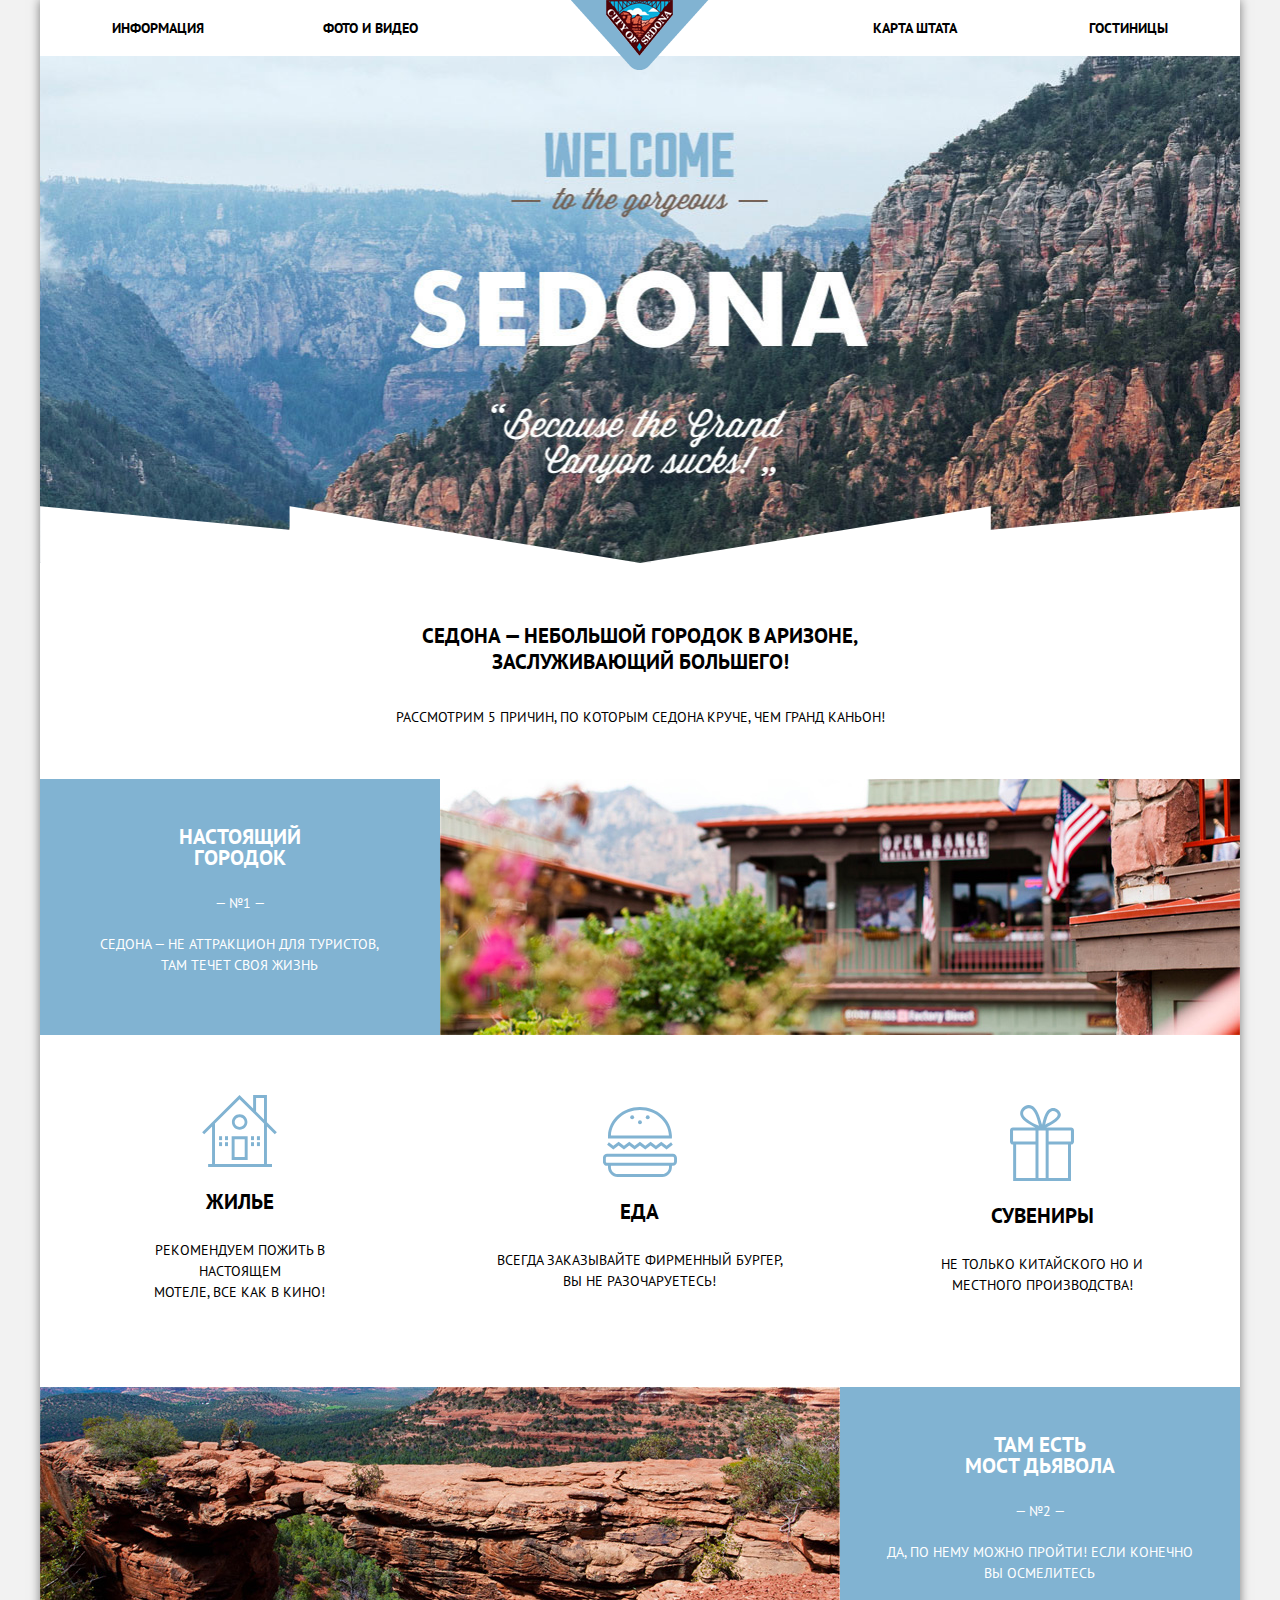
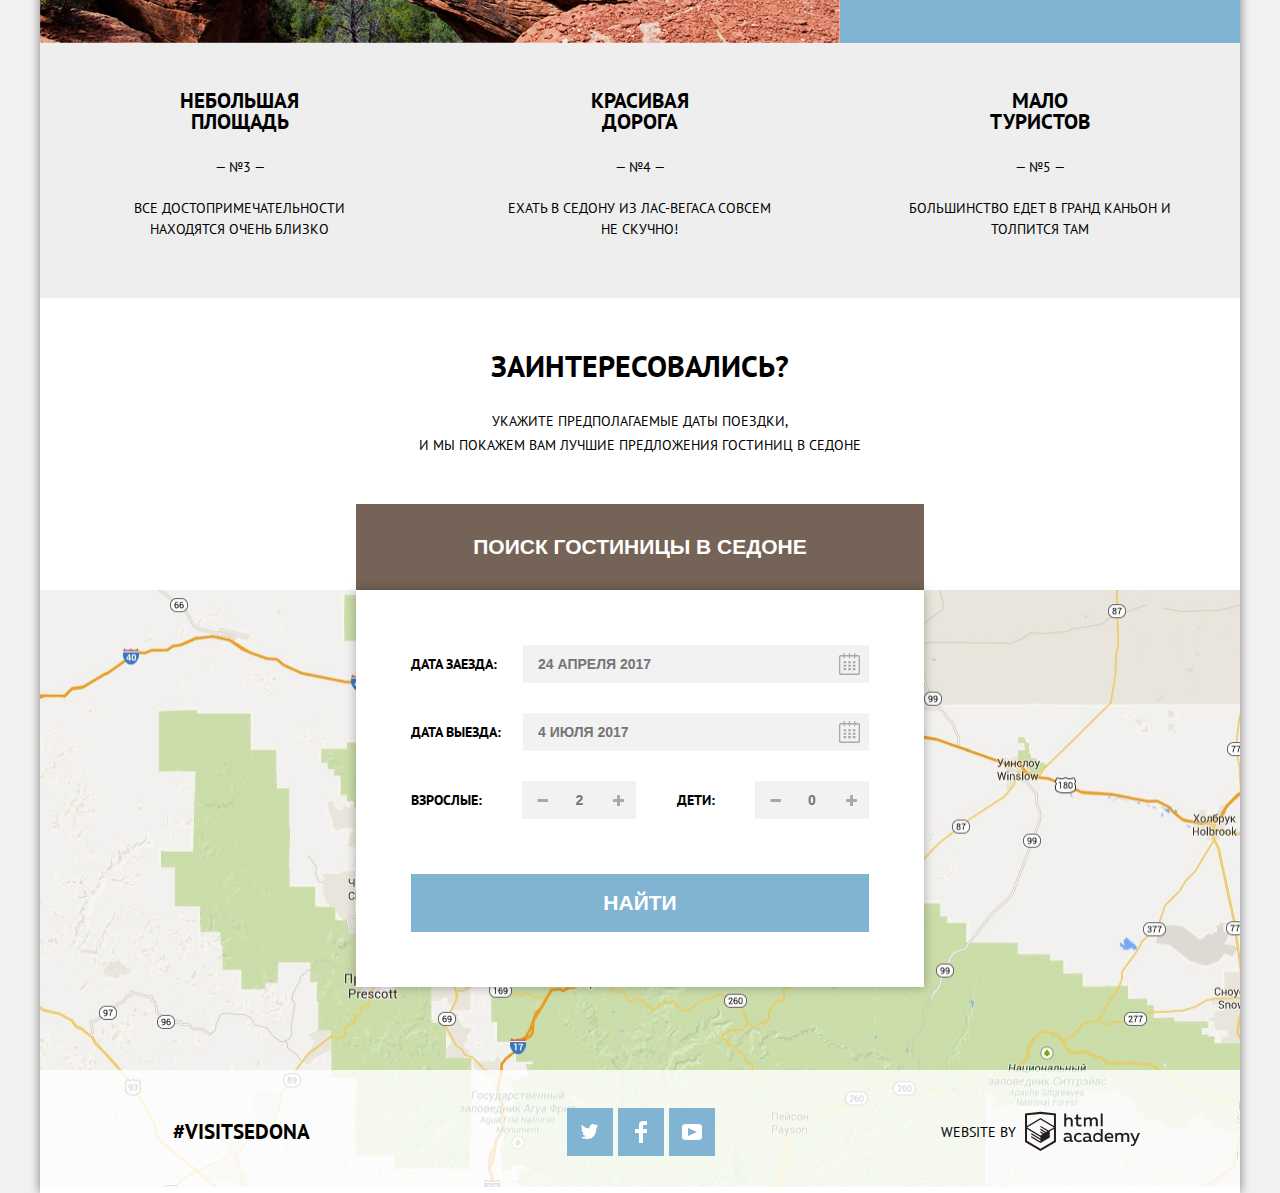
==== commit f8650a01: "Доработал замечания по критериям" ====
--- a/index.html
+++ b/index.html
@@ -8,7 +8,6 @@
     <link href="css/style.css" rel="stylesheet">
   </head>
   <body>
-  	<!-- Меню -->
   	<div class="main-wrapper">
 		<header class="main-header">
 			<nav class="main-menu">
@@ -31,9 +30,7 @@
 				</ul>
 			</nav>
 		</header>
-		<!-- Банер -->
 		<main class="container">
-			<!-- Тут будет картинка -->
 			<div class="promo">	
 				<img src="img/background-image.jpg" width="1200" height="507" alt="sedona">
 			</div>
@@ -41,7 +38,6 @@
 				<h3 class="reasons-city">Седона — небольшой городок в Аризоне,<br> заслуживающий большего!</h3>
 				<p class="reasons-city-text">Рассмотрим 5 причин, по которым Седона круче, чем Гранд каньон!</p>
 			</div>
-			<!-- Описание города -->
 			<h2 class="visually-hidden">Описание города</h2>
 			<section class="about">
 				<ul class="reasons-list">
@@ -54,15 +50,12 @@
 						<img src="img/city.jpg" width="800" height="256" alt="city-photo">
 					</li>
 				</ul>
-			<!-- Достопримечательности города -->
 				<ul class="features-list">
 					<li class="features-item">
-						<!-- <span class="home-image"></span> -->
 						<h3 class="features-caption">Жилье</h3>
 						<p class="features-text">Рекомендуем пожить в настоящем<br>мотеле, все как в кино!</p>
 					</li>
 					<li class="features-item">
-						<!-- <span class="burger-image"></span> -->
 						<h3 class="features-caption">Еда</h3>
 						<p class="features-text">Всегда заказывайте фирменный бургер, вы не разочаруетесь!</p>
 					</li>
@@ -71,7 +64,6 @@
 						<p class="features-text">Не только китайского но и местного производства!</p>
 					</li>
 				</ul>
-			<!-- Мост -->
 					<ul class="reasons-list">
 						<li class="reasons-img">
 							<img src="img/canyon.jpg" width="800" height="256" alt="canyon">
@@ -81,8 +73,6 @@
 							<p class="reasons-number">— №2 —</p>
 							<p class="reasons-text">Да, по нему можно пройти! Если конечно<br>вы осмелитесь</p>
 						</li>
-						
-				<!-- Достопримечательности каньона -->
 						<li class="reasons-item last-reasons">
 							<h3 class="reasons-name">Небольшая<br>площадь</h3>
 							<p class="reasons-number">— №3 —</p>
@@ -100,13 +90,11 @@
 						</li>	
 					</ul>
 			</section>
-			<!-- Выбор гостиницы -->
 			<section class="booking">			
 				<h2 class="booking-interesting">Заинтересовались?</h2>
 				<p class="booking-text">Укажите предполагаемые даты поездки,<br> и мы покажем вам лучшие предложения гостиниц в Седоне</p>
 				<button class="booking-form-btn" type="button">Поиск гостиницы в Седоне</button>
 			</section>
-			<!-- Форма Поиска -->
 			<section class="hotels-search">
 				<h2 class="visually-hidden">Форма поиска отеля</h2>
 				<form class="hotels-search-form" action="https://echo.htmlacademy.ru" method="post">
@@ -115,7 +103,6 @@
 						<input class="date-input" id="arrival-date" type="text" name="arrival-date" placeholder="24 апреля 2017">
 						<button class="calendar" type="button" aria-label="Календарь">
 							<svg class="calendar-icon" xmlns="http://www.w3.org/2000/svg" width="21" height="22" viewBox="0 0 21 22"><path d="M19.251 2.025h-2.845V.648c0-.381-.294-.689-.656-.689-.363 0-.656.308-.656.689v1.377h-3.938V.648c0-.381-.294-.689-.655-.689-.363 0-.657.308-.657.689v1.377H5.906V.648c0-.381-.294-.689-.656-.689-.363 0-.657.308-.657.689v1.377H1.75C.784 2.025 0 2.847 0 3.862v16.302C0 21.179.784 22 1.75 22h17.501c.966 0 1.749-.821 1.749-1.836V3.862c0-1.015-.783-1.837-1.749-1.837zm.437 18.139a.448.448 0 0 1-.437.459H1.75a.45.45 0 0 1-.438-.459V3.862a.45.45 0 0 1 .438-.459h2.844v1.378c0 .381.294.689.657.689.362 0 .656-.308.656-.689V3.403h3.938v1.378c0 .381.294.689.657.689.361 0 .655-.308.655-.689V3.403h3.938v1.378c0 .381.293.689.656.689.362 0 .656-.308.656-.689V3.403h2.845c.241 0 .437.206.437.459v16.302z"/><path d="M4.594 8.225h2.625v2.066H4.594zM4.594 11.668h2.625v2.067H4.594zM4.594 15.112h2.625v2.066H4.594zM9.188 15.112h2.625v2.066H9.188zM9.188 11.668h2.625v2.067H9.188zM9.188 8.225h2.625v2.066H9.188zM13.781 15.112h2.625v2.066h-2.625zM13.781 11.668h2.625v2.067h-2.625zM13.781 8.225h2.625v2.066h-2.625z"/></svg>
-
 						</button>
 					</p>
 					<p class="hotels-search-item">
@@ -138,18 +125,14 @@
 					<button class="find-btn" type="submit">Найти</button>
 				</form>	
 			</section>
-			<!-- Карта Аризоны-->
 			<section class="map">
 				<h2 class="visually-hidden">Карта штата</h2>
 				<img src="img/map.jpg" width="1200" height="597" alt="Arizona State map">
 			</section>
 		</main>
 		<footer class="main-footer">
-			<!-- Контакты -->
 			<h2 class="visually-hidden">Контакты</h2>
-				<!-- <div class="footer-hashtag"> -->
 					<p class="footer-hashtag">#Visitsedona</p>
-				<!-- </div> -->
 				<div class="footer-social">
 					<ul class="social">
 						<li class="social-item">
@@ -166,12 +149,11 @@
 				<div class="footer-copyright">
 						<span class="website">Website by</span>
 						<a href="https://htmlacademy.ru/intensive/htmlcss" class="footer-logo" aria-label="Website HTML Academy">
-							<img src="img/logo-htmlacademy.svg" width="115" height="41" alt="HTML-Academy">
+							<svg class="academy-logo" id="Layer_1" data-name="Layer 1" width="115px" height="41px" xmlns="http://www.w3.org/2000/svg" viewBox="0 0 108.08 36.85"><title>logo-htmlacademy-small1</title><path d="M44.61,26.88a2,2,0,0,0,.55-0.1v1.33a3.25,3.25,0,0,1-1.18.21,1.67,1.67,0,0,1-1.67-1,4.84,4.84,0,0,1-3.14,1.08c-1.51,0-2.91-.83-2.91-2.55,0-2.13,2-2.79,3.71-2.79a11.08,11.08,0,0,1,2.17.25v-0.3c0-1-.76-1.77-2.19-1.77a7.42,7.42,0,0,0-3,.64v-1.7a10.21,10.21,0,0,1,3.19-.55c2.36,0,3.81,1.12,3.81,3.65v3a0.54,0.54,0,0,0,.49.59h0.17Zm-6.44-1.13A1.35,1.35,0,0,0,39.63,27h0.11a3.39,3.39,0,0,0,2.41-1V24.58a9.72,9.72,0,0,0-1.81-.21c-1,0-2.16.33-2.16,1.38h0Zm12.36-6.11a5,5,0,0,1,2.57.64V22a4.08,4.08,0,0,0-2.3-.7,2.75,2.75,0,1,0,0,5.49,5,5,0,0,0,2.43-.64v1.71a6.27,6.27,0,0,1-2.76.57A4.21,4.21,0,0,1,46,24.51q0-.21,0-0.41a4.32,4.32,0,0,1,4.18-4.46h0.38Zm12.17,7.24a2,2,0,0,0,.55-0.1v1.33a3.25,3.25,0,0,1-1.18.21,1.67,1.67,0,0,1-1.67-1,4.84,4.84,0,0,1-3.14,1.08c-1.51,0-2.91-.83-2.91-2.55,0-2.13,2-2.79,3.71-2.79a11.08,11.08,0,0,1,2.17.25v-0.3c0-1-.76-1.77-2.19-1.77a7.42,7.42,0,0,0-3,.64v-1.7a10.21,10.21,0,0,1,3.19-.55c2.36,0,3.81,1.12,3.81,3.65v3a0.54,0.54,0,0,0,.49.59h0.17Zm-6.44-1.13A1.35,1.35,0,0,0,57.73,27h0.11a3.39,3.39,0,0,0,2.41-1V24.58a9.72,9.72,0,0,0-1.81-.21c-1.06,0-2.16.33-2.16,1.38h0ZM73,16V28.2H71.35V26.88a3.88,3.88,0,0,1-3.19,1.54,4.4,4.4,0,0,1,0-8.78,3.81,3.81,0,0,1,3,1.3V16H73Zm-4.53,5.22a2.76,2.76,0,1,0,0,5.52A2.86,2.86,0,0,0,71.15,25V23A2.91,2.91,0,0,0,68.49,21.27ZM79,19.64c3.31,0,4.46,2.68,3.92,5.09H76.7c0.21,1.5,1.67,2.11,3.19,2.11a6.11,6.11,0,0,0,2.64-.59v1.6a7.14,7.14,0,0,1-3,.57C77,28.42,74.78,27,74.78,24a4.18,4.18,0,0,1,4-4.39H79Zm0.09,1.54a2.28,2.28,0,0,0-2.44,2.1v0.06H81.3A2,2,0,0,0,79.13,21.18Zm5.73,7V19.87h1.65v1a3.81,3.81,0,0,1,2.78-1.27A2.86,2.86,0,0,1,91.89,21a4.12,4.12,0,0,1,2.91-1.33A3.06,3.06,0,0,1,98,23V28.2h-1.9V23.05a1.59,1.59,0,0,0-1.42-1.75H94.42a2.8,2.8,0,0,0-2.07,1.12V28.2h-1.9V23.05A1.59,1.59,0,0,0,89,21.31H88.8a3,3,0,0,0-2.21,1.29v5.63H84.86Zm21.31-8.33h1.9l-3.91,9.46c-0.9,2.17-2.09,2.86-3.35,2.86a4.76,4.76,0,0,1-1.1-.14V30.46a2.86,2.86,0,0,0,.85.12c0.9,0,1.58-.64,2.07-1.9l0.17-.42-4-8.4h2l2.86,6.29ZM38.73,1.46V6.22a3.81,3.81,0,0,1,2.7-1.14,3.25,3.25,0,0,1,3.44,3.4v5.15H43V8.72a1.81,1.81,0,0,0-1.61-2h-0.3a2.93,2.93,0,0,0-2.32,1.39v5.52h-1.9V1.46h1.9ZM49.94,2.31v3h3V6.91h-3v3.81c0,1.1.5,1.46,1.58,1.46a4.49,4.49,0,0,0,1.69-.33v1.6A6.8,6.8,0,0,1,51,13.8a2.55,2.55,0,0,1-2.86-2.74V6.89H46.58V5.26h1.5V2.74Zm5.4,11.31V5.28H57v1A3.81,3.81,0,0,1,59.77,5a2.86,2.86,0,0,1,2.6,1.33A4.12,4.12,0,0,1,65.28,5,3.06,3.06,0,0,1,68.44,8.4v5.21h-1.9V8.46a1.59,1.59,0,0,0-1.42-1.75H64.89a2.8,2.8,0,0,0-2.07,1.12v5.78h-1.9V8.46A1.59,1.59,0,0,0,59.5,6.71H59.27A3,3,0,0,0,57.06,8v5.63H55.34ZM71.17,1.45H73V13.6H71.17V1.45ZM14.71,0H14.55L0,1.54V28.21l14.55,8.66,14.55-8.66V1.54Zm12.5,27.1L14.55,34.64,1.9,27.12V16.18l12.59,7.5V25L5.86,19.9v1.31l8.68,5.21v1.39L5.87,22.65V24l8.68,5.21,8.75-5.24V18.31L27.2,16V27.12Zm0-12.53-3.48,2-1.6,1L14.51,13v1.31L21,18.23H21l-0.14.09-1,.54-5.37-3.2V17l4.24,2.52-1,.67-3.2-1.9v1.31l2.1,1.24L14.5,22.1,2,14.65,14.51,7.11Zm0-1.32L14.49,5.76,1.91,13.25v-10L14.56,1.92,27.21,3.25v10h0Z" transform="translate(0 -0.02)"/></svg>
 						</a>
 				</div>
 		</footer>
 	</div>
 	<script type="text/javascript" src="js/script.js"></script>
-    <!-- <p>Репозиторий создан для обучения на интенсивном онлайн‑курсе «<a href="https://htmlacademy.ru/intensive/htmlcss">Базовый HTML и CSS</a>».</p> -->
   </body>
 </html>
--- a/css/style.css
+++ b/css/style.css
@@ -1,13 +1,11 @@
 body {
 	margin: 0;
 	padding: 0;
-	
 	font-family: "PT Sans", Arial, sans-serif;
 	font-size: 14px;
 	line-height: 21px;
 	font-weight: bold;
 	text-transform: uppercase;
-
 	background-color: #f2f2f2;
 }
 
@@ -15,15 +13,13 @@
   	text-decoration: none;
 }
 
-
 .visually-hidden {
 	position: absolute;
-  	clip: rect(0 0 0 0);
-  	width: 1px;
-  	height: 1px;
-  	margin: -1px;
-}
-
+	clip: rect(0 0 0 0);
+	width: 1px;
+	height: 1px;
+	margin: -1px;
+}
 
 .main-wrapper {
 	position: relative;
@@ -33,17 +29,13 @@
 	box-shadow: 0 0 10px rgba(0,0,0,0.5)
 }
 
-
 .main-menu {
 	position: relative;
+	padding: 15px 0px;
 	font-size: 14px;
 	line-height: 26px;
 	color: #ffffff;
-	padding: 15px 0px;
-	background-color: #ffffff;
-	/*min-height: 56px;*/
-	/*display: flex;*/
-	
+	background-color: #ffffff;	
 }
 
 .main-logo {
@@ -54,27 +46,20 @@
 	z-index: 100;
 }
 
-
 .navigation {
 	display: flex;
 	flex-direction: row;
 	align-items: center;
-
 	padding: 0;
 	margin: 0;
-
 	max-width: 1200px;
 	padding-left: 6%;
 	padding-right: 6%;
 	list-style: none;
-
-}
-
-.navigation-item {
-  	
-  	width: 20%;
-	/*align-items: center;*/
-
+}
+
+.navigation-item {	
+	width: 20%;
 }
 
 .navigation-item:nth-of-type(1),
@@ -90,15 +75,10 @@
 .navigation-item:nth-of-type(2) {
 	margin-right: 20%;
 }
-/*.navigation-item:nth-of-type(1) {
-	margin-left: 20%;
-}*/
-
-/*ссылки в меню навигации*/
+
 .navigation-item-link {
 	text-decoration: none;
 	color: #000;
-
 }
 
 .navigation-item-link:hover,
@@ -114,22 +94,13 @@
 	color: #766357;
 }
 
-/*main*/
-
 .container {
-	/*position: relative;*/
-
 	background-color: #fff;
 	text-align: center;
-/*	margin: 0 auto;*/
-}
-
-
-/*картинка фона*/
+}
+
 .promo {
 	position: relative;
-	/*top:67;*/
-	/*max-width: 1200px;*/
 }
 
 .promo img {
@@ -141,19 +112,15 @@
 	content: "";
 	bottom: 0;
 	left: 0;
-	background-image: url(../img/background-image-bottom.png);
-	background-repeat: no-repeat;
 	width: 100%;
 	height: 57px;
-
-}
-
-
-/* Преимущества */
+	background-image: url(../img/background-image-bottom.png);
+	background-repeat: no-repeat;
+}
+
 .reasons-city {
 	margin-top: 60px;
 	margin-bottom: 0;
-
 	font-size: 21px;
 	line-height: 26px;
 }
@@ -162,7 +129,6 @@
 	margin: 0;
 	padding-top: 30px;
 	padding-bottom: 50px;
-
 	font-size: 14px;
 	line-height: 24px;
 	font-weight: normal;
@@ -173,20 +139,16 @@
 	list-style: none;
 	display: flex;
 	flex-wrap: wrap;
-
 	padding: 0;
 	margin: 0;
 }
-
 
 .reasons-item {
 	box-sizing: border-box;
 	width: 33.33%;
-	/*padding: 50px 65px;*/
 	font-size: 21px;
 	line-height: 21px;
 	font-weight: normal;
-
 	background-color: #81b3d2;
 	color: white;
 }
@@ -200,44 +162,27 @@
 }
 
 .last-reasons {
-	/*padding: 0px 70px 50px 70px;*/
-	/*width: 33.33%;*/
-
-	/*text-align: inherit;*/
-	/*font-size: 21px;*/
 	line-height: 21px;
 	text-align: center;
 	font-weight: normal;
-
 	background-color: #eee;
 	color: black;
 }
-
-.reasons-list li:nth-of-type(4) {
-	/*padding: 0px 69px 50px 70px;*/
-}
-
-/*списки преимуществ*/
 
 .reasons-name {
 	margin-top: 47px;
 	margin-bottom: 0;
 	font-size: 21px;
-/*	line-height: 21px;*/
-	/*font-weight: bold;*/
 }
 
 .reasons-number,
 .reasons-text {
 	margin-top: 25px;
-
-	font-size: 14px;
-
+	font-size: 14px;
 }
 
 .reasons-item .reasons-text {
 	margin-top: 20px;
-
 	font-size: 14px;
 }
 
@@ -247,7 +192,8 @@
 }
 
 .features-caption {
-	margin-bottom: 25px;
+	margin-bottom: 28px;
+	margin-top: 24px;
 	font-weight: bold;
 	font-size: 21px;
 	line-height: 21px;
@@ -256,11 +202,7 @@
 .features-item {
 	box-sizing: border-box;
 	width: 33.33%;
-/*	font-weight: bold;
-	font-size: 21px;
-	line-height: 21px;*/
 	text-align: center;
-
 	padding: 60px 72px 70px 72px;
 	margin: 0;
 	align-self: center;
@@ -277,77 +219,68 @@
 .features-text {
 	font-size: 14px;
 	line-height: 21px;
-	
 	font-weight: normal;
 }
 
 .features-item:nth-of-type(1):before {
 	display: inline-block;
 	content: "";
-	background-image: url("../img/apartments.svg");
-	background-repeat: no-repeat;
-	color: #81b3d2;
 	width: 75px;
 	height: 72px;
+	vertical-align: middle;
+	background-image: url("../img/apartments.svg");
+	background-repeat: no-repeat;
+	color: #81b3d2;
 }
 
 .features-item:nth-of-type(2):before {
 	display: inline-block;
 	content: "";
-	background-image: url("../img/burger.svg");
-	background-repeat: no-repeat;
-	color: #81b3d2;
 	width: 74px;
 	height: 70px;
-
+	vertical-align: middle;
+	background-image: url("../img/burger.svg");
+	background-repeat: no-repeat;
+	color: #81b3d2;
 }
 
 .features-item:nth-of-type(3):before {
 	display: inline-block;
 	content: "";
-	background-image: url("../img/souvenire.svg");
-	background-repeat: no-repeat;
-	color: #81b3d2;
 	width: 64px;
 	height: 76px;
-
-}
-
-/*Поиск гостиницы в Седоне*/
-
-.booking {
-	/*position: relative;*/
+	vertical-align: middle;
+	background-image: url("../img/souvenire.svg");
+	background-repeat: no-repeat;
+	color: #81b3d2;
 }
 
 .booking-interesting {
+	margin-top: 50px;
+	margin-bottom: 25px;
 	font-size: 30px;
 	line-height: 36px;
-	margin-top: 50px;
-	margin-bottom: 25px;
 }
 
 .booking-text {
+	margin-bottom: 47px;
+	margin-top: 0;
 	font-size: 14px;
 	line-height: 24px;
 	font-weight: normal;
-	margin-bottom: 47px;
-	margin-top: 0;
 }
 
 .booking-form-btn {
 	padding: 30px;
 	width: 568px;
-
 	font-size: 21px;
 	line-height: 26px;	
 	font-weight: bold;
 	text-transform: uppercase;
-
 	background-color: #766357;
 	color: #fff;
 	cursor: pointer;
-	border: none;
-	
+	border: none;	
 }
 
 .booking-form-btn:hover {
@@ -359,69 +292,55 @@
 	color: rgba(255,255,255, 0.5);
 }
 
-
 .calendar {
 	position: absolute;
 	right: 4px;
 	top: 4px;
-
 	padding: 0;
 	width: 21px;
 	height: 22px;
-
+	text-transform: inherit;
 	border: none;
 	cursor: pointer;
 	background-color: transparent;
 }
-/* Цвет календаря */
 
 .calendar-icon {
 	position: absolute;
 	right: 0px;
 	top: -1px;
-
 	padding: 5px;
 	width: 21px;
 	height: 22px;
 	fill: #a9a9a9;
-
 }
 .calendar-icon:hover {
 	fill: black; 
 }
-
 .calendar-icon:active {
 	fill: #81b3d2;
 }
 
 .hotels-search {
 	position: absolute;
-
-	transform: translateX(-50%);
-	display: inline-block;
-/*	padding: 54px;*/
-/*	vertical-align: middle;*/
-
+	left: 316px;
+	display: inline-block;
+	vertical-align: middle;
 	background-color: #fff;
 	box-shadow: 0 0 10px rgba(0, 0, 0, 0.3)
-	
-	/*animation: find 0.6s;*/
-	/*border: 1px solid black;*/
 }
 
 .find-btn {
+	padding: 16px;
+	width: 458px;
 	text-transform: uppercase;
 	font-size: 21px;
 	line-height: 26px;
 	text-align: center;
 	font-weight: bold;
 	color: #fff;
-
 	background-color: #81b3d2;
-	padding: 16px;
-	width: 458px;
 	border: none;
-
 	cursor: pointer;
 }
 
@@ -434,43 +353,34 @@
 	color: rgba(255,255,255, 0.5);
 }
 
-/*форма поиска*/
 .hotels-search-item {
 	position: relative;
-
 	display: flex;
 	justify-content: space-between;
-	
 	margin-bottom: 30px;
 	margin-top: 0;
 }
 
 .hotels-search-item label {
-
 	align-self: center;
 }
 
 .hotels-search-form {
-/*	font-size: 14px;
-	line-height: 26px;
-	font-weight: bold;*/
 	padding: 55px;
-
 }
 
 .date-input {
 	box-sizing: border-box;
 	width: 346px;
-	/*margin-left: 17px;*/
+	height: 38px;
 	padding: 6px 0;
 	padding-left: 15px;
 	padding-right: 35px;
-
+	margin-left: 19px;
 	font-size: 14px;
 	line-height: 26px;
 	font-weight: bold;
 	text-transform: uppercase;
-
 	background-color: #f2f2f2;
 	border: none;
 }
@@ -482,7 +392,6 @@
 .hotels-search-item input:focus {
 	background-color: white;
 	outline: 2px solid #f2f2f2;
-
 }
 
 .count-search-item button:nth-of-type(1) {
@@ -500,23 +409,15 @@
 .count-search-item {
 	width: 458px;
 	margin-bottom: 55px;
-
-}
-/*
-.count-search-item label {
-	font-size: 14px;
-	vertical-align: middle;
-}*/
+}
 
 .count-input {
 	padding: 11px 0px;
 	width: 38px;
-
 	text-align: center;
 	font-size: 14px;
 	font-weight: bold;
 	text-transform: uppercase;
-	
 	background-color: #f2f2f2;
 	border: none;
 
@@ -527,25 +428,19 @@
 	vertical-align: middle;
 	text-align: center;
 	font-size: 14px;
-
 	border: none;
 }
 
 .people-btn {
-	/*margin: 0;*/
 	padding: 19px 10px;
 	border: none;
 	width: 38px;
-
 	cursor: pointer;
-	/*height: 38px;*/
-
 }
 
 .count-minus {
 	background-image: url("../img/sprites-minus.png");
 	background-color: #f2f2f2;
-
 	background-repeat: no-repeat;
 	background-position: 15px 18px;
 }
@@ -553,7 +448,6 @@
 .count-minus:hover {
 	background-image: url("../img/sprites-minus.png");
 	background-color: #f2f2f2;
-
 	background-repeat: no-repeat;
 	background-position: 15px -36px;
 }
@@ -561,7 +455,6 @@
 .count-minus:active {
 	background-image: url("../img/sprites-minus.png");
 	background-color: #f2f2f2;
-
 	background-repeat: no-repeat;
 	background-position: 15px -93px;
 }
@@ -569,7 +462,6 @@
 .count-plus {
 	background-image: url("../img/sprites.png");
 	background-color: #f2f2f2;
-
 	background-repeat: no-repeat;
 	background-position: 15px 14px;
 }
@@ -577,7 +469,6 @@
 .count-plus:hover {
 	background-image: url("../img/sprites.png");
 	background-color: #f2f2f2;
-
 	background-repeat: no-repeat;
 	background-position: 15px -36px;
 }
@@ -585,48 +476,41 @@
 .count-plus:active {
 	background-image: url("../img/sprites.png");
 	background-color: #f2f2f2;
-
 	background-repeat: no-repeat;
 	background-position: 15px -87px;
 }
 
-
-/*footer*/
-/* flex footer*/
 .main-footer {
 	display: flex;
 	justify-content: space-between;
-	min-height: 123px;
-	width: 100%;
-
+	height: 123px;
+	width: 1200px;
 	position: absolute;
 	bottom: 0;
 	left: 0;
-
 	background: rgba(255, 255, 255, 0.8);
 }
 
 .main-footer-hotels {
 	display: flex;
-	padding: 5px 0;
+	padding: 0;
 	justify-content: space-between;
-	min-height: 123px;
-	width: 100%;
+	height: 123px;
+	width: 1200px;
 }
 
 .footer-hashtag {
-
 	font-size: 21px;
 	line-height: 26px;
 	align-self: center;
-
 	margin-left: 133px;
-
 }
 
 .footer-copyright {
 	font-size: 14px;
 	line-height: 26px;
+	margin-right: 100px;
+	align-self: center;
 }
 
 .footer-social {
@@ -650,11 +534,6 @@
 	display: flex;
 }
 
-.footer-copyright {
-	margin-right: 100px;
-	align-self: center;
-
-}
 .footer-copyright .footer-logo {
 	margin-left: 5px;
 }
@@ -670,7 +549,6 @@
 	vertical-align: middle;
 	height: 41px;
 }
-
 
 .twitter,
 .facebook,
@@ -693,14 +571,46 @@
 	background-image: url("../img/youtube.svg");
 }
 
-/*hotels- filter*/
+.twitter:hover {
+	background-color: #669ec0;
+}
+
+.twitter:active {
+	background-color: #5496bd;
+}
+
+.facebook:hover {
+	background-color: #669ec0;
+}
+
+.facebook:active {
+	background-color: #5496bd;
+}
+
+.youtube:hover {
+	background-color: #669ec0;
+}
+
+.youtube:active {
+	background-color: #5496bd;
+}
+
+.academy-logo {
+	fill: #231f20;
+}
+
+.academy-logo:hover {
+	fill: #81b3d2;
+}
+
+.academy-logo:active {
+	fill: #bdbbbc;
+}
 
 .hotels-filter {
-
 	background-image: url("../img/filter background.png");
 	background-repeat: no-repeat;
-  	background-position: top center;
-
+	background-position: top center;
 }
 .filter-form {
 	display: flex;
@@ -708,38 +618,32 @@
 	flex-direction: row;
 	margin-left: 72px;
 	margin-right: 72px;
-	/*align-items: center;*/
-
-	
 }
 
 .filter-form-group {
 	width: 20%;
-	margin-top: 30px;
-	padding-left: 0;
+	margin-top: 25px;
+	margin-bottom: 10px;
+	padding: 0;
 	padding-right: 0;
 	margin-right: 0;
-	border: none;
+	margin-left: 0;
 	font-size: 16px;
 	text-align: left;
-
 	color: #ffffff;
-
+	border: none;
 }
 
 .filter-form-group:nth-of-type(1) {
-	
-	margin-right: 50px;
-
-}
+	margin-right: 45px;
+}
+
 .filter-form-group:nth-of-type(2) {
-
 	margin-right: 280px;
 }
 
 .filter-form-group:nth-of-type(3) {
 	width: 330px;
-
 	text-align: right;
 	font-weight: normal;
 }
@@ -751,13 +655,11 @@
 .filter-btn {
 	display: block;
 	margin: 0 auto;
-	padding: 6px 35px;
-
+	padding: 6px 27px;
 	font-size: 14px;
 	line-height: 20px;
 	color: #ffffff;
 	text-transform: uppercase;
-
 	background: transparent;
 	border: 2px solid #ffffff;
 	border-radius: 2px;
@@ -769,8 +671,10 @@
 	color: black;
 }
 
-
-/* Фильтр */
+.comfort-item .check-name {
+	padding: 0 0 0 20px;
+}
+
 .check-name {
 	cursor: pointer;
 }
@@ -778,11 +682,11 @@
 .check-item {
 	position: absolute;
 	opacity: 0;
-
-}
+}
+
 .check-item + label {
 	position: relative; 
-	padding: 0 0 0 15px;
+	padding: 0 0 0 25px;
 }
 
 .check-item + label:before {
@@ -791,7 +695,7 @@
 	top: -5px;
 	left: -20px;
 	width: 27px;
-	height: 27px; 
+	height: 27px;
 	background-image: url(../img/checkbox-off.svg);
 	background-repeat: no-repeat;
 	background-position: center;
@@ -801,9 +705,9 @@
 	content: '';
 	position: absolute;
 	top: -5px;
-  	left: -18px;
+	left: -18px;
 	width: 27px;
-  	height: 27px; 
+	height: 27px;
 	background-image: url(../img/checkbox-on.svg);
 	background-repeat: no-repeat;
 	background-position: center;
@@ -813,39 +717,25 @@
 	box-shadow: 0 0 0 2px rgba(129, 179, 210, 0.5);
 }
 
-/*111111111*/
-
-
-.checkbox-indicator {
-
-}
-/* Фильтр */
 .comfort-item,
 .hotels-type-item {
 	position: relative;
 	padding-left: 20px;
-	margin-bottom: 23px;
-}
-
-
-
-/* Сложный фильтр */
+	margin-bottom: 20px;
+}
+
 .price-of-day {
 	margin-bottom: 9px;
-
 	text-align: left;
 	font-weight: 700;
 	font-size: 16px;
 	line-height: 21px;
 }
 
-
 .price-controls {
 	position: relative;
-
 	height: 36px;
 	margin-bottom: 20px;
-
 	font-size: 0;
 	text-align: left;
 	border: 2px solid #ffffff;
@@ -857,22 +747,17 @@
 	position: absolute;
 	top: 50%;
 	left: 50%;
-
 	width: 2px;
 	height: 22px;
-
 	background: #ffffff;
 	transform: translate(-50%, -50%);
 }
 
 .price-controls label {
 	display: inline-block;
-
 	font-size: 14px;
 	line-height: 38px;
 	vertical-align: middle;
-
-	
 	cursor: pointer;
 }
 
@@ -884,45 +769,35 @@
 
 .price-controls input {
 	width: 50px;
+	height: 40px;
 	margin: 0;
-
-
 	color: inherit;
 	font: inherit;
-
-	
 	background: none;
 	border: none;
 }
 
 .range-controls {
 	position: relative;
-
 	margin-bottom: 32px;
-
-
 }
 
 .range-controls .scale {
 	height: 2px;
-
 	background: rgba(255, 255, 255, 0.3);
 }
 
 .range-controls .bar {
 	width: 80%;
 	height: 2px;
-
 	background: #ffffff;
 }
 
 .range-toggle {
 	position: absolute;
 	top: -9px;
-
 	width: 4px;
 	height: 4px;
-
 	background: #ababab;
 	border: 8px solid #ffffff;
 	border-radius: 50%;
@@ -941,7 +816,6 @@
 .range-toggle-max {
 	left: 80%;
 }
-
 
 .comfort,
 .hotels-type {
@@ -949,10 +823,7 @@
 	margin: 0;
 	list-style: none;
 	padding-top: 25px;
-	/*margin-top: 20px;*/
-}
-
-
+}
 
 .comfort-item,
 .hotels-type-item label {
@@ -961,13 +832,10 @@
 	font-weight: normal;
 }
 
-
 .comfort-check {
-	font-size: 14px;
-	line-height: 26px;
-
-}
-
+	font-size: 16px;
+	line-height: 21px;
+}
 
 .hotels-results h3 {
 	font-size: 21px;
@@ -983,15 +851,11 @@
 	line-height: 26px;
 }
 
-/*сортировка*/
-
 .hotel-sorting-btn {
 	font-size: 12px;
 	line-height: 18px;
-
 	border-bottom: 1px dotted;
 	color: rgba(0,0,0, 0.5);
-
 }
 
 .hotel-sorting-btn:hover {
@@ -1007,8 +871,8 @@
 }
 
 .sorting-active .hotel-sorting-btn {
+	border: none;
 	color: #81b3d2;
-	/*font-weight: normal;*/
 }
 
 .sorting-active .hotel-sorting-btn:hover {
@@ -1025,8 +889,7 @@
 	height: 10px;
 	margin-right: 5px;
 	vertical-align: text-top;
-	
-	fill:rgba(0,0,0, 0.5);
+	fill: #cacaca;
 }
 
 .sort-up-color:hover {
@@ -1041,7 +904,6 @@
 	width: 11px;
 	height: 10px;
 	vertical-align: text-top;
-
 	fill: #81b3d2;
 }
 
@@ -1052,8 +914,6 @@
 .sort-down-color:active {
 	fill: #81b3d2;
 }
-
-/*Список отелей*/
 
 .hotels-list {
 	padding: 0;
@@ -1061,17 +921,10 @@
 	list-style: none;
 }
 
-
-/*.hotels-list li:nth-of-type(1) {
-	border-top: 1px solid gray;
-}*/
-
 .hotel-name {
 	text-decoration: none;
-
 	font-size: 21px;
 	line-height: 26px;
-
 	color: #000;
 }
 
@@ -1083,13 +936,14 @@
 	color: rgba(0,0,0, 0.5);
 }
 
-
 .hotel-more-info {
 	display: inline-block;
-	margin-top: 8px;
-	padding: 4px 12px;
-	vertical-align: middle;
-
+	margin-top: 14px;
+	margin-right: 6px;
+	padding: 3px 17px;
+	font-size: 14px;
+	line-height: 21px;
+	vertical-align: middle;
 	background-color: #81b3d2;
 	color: #fff;
 }
@@ -1105,19 +959,16 @@
 }
 
 .hotel-btn-booking {
-	padding: 4px 8px;
-	margin-top: 8px;
-
+	padding: 3px 8px;
+	margin-top: 14px;
 	font-size: 14px;
 	line-height: 21px;
 	text-align: center;
 	font-weight: bold;
 	text-transform: uppercase;
 	vertical-align: middle;
-
 	background-color: #766357;
 	color: #fff;
-
 	border: none;
 	cursor: pointer;
 }
@@ -1131,7 +982,6 @@
 	color: rgba(255,255,255, 0.5);
 }
 
-
 .star-item {
 	display: inline-block;
 	text-align: right;
@@ -1140,67 +990,50 @@
 	color: #81b3d2;
 	width: 20px;
 	height: 20px;
-
-}
-
-/*отели*/
+}
 
 .hotel-filter-wrapper {
 	display: flex;
 	justify-content: space-between;
-
-	padding: 8px 75px;
-
+	padding: 8px 72px;
 	border: 1px solid #e5e5e5;
 }
 
 .hotel-sorting-wrapper {
 	display: flex;
 	align-items: center;
-	/*justify-content: center;*/
-
 }
 
 .hotels-sorting-parameters .hotels-sorting {
 	display: inline-block;
 	padding-left: 30px;
-
-	vertical-align: middle;
-	
+	vertical-align: middle;
 }
 
 .hotel-sorting-title {
-
 	padding-left: 48px;
-
 }
 
 .hotels-sorting-parameters {
 	padding: 0;
 	margin: 0;
 	list-style: none;
-
-}
-
+}
 
 .triangle-wrapper {
 	align-self: center;
 }
-
 .hotel-item {
-	padding: 10px 72px;
+	padding: 13px 72px;
 	display: flex;
-	/*width: 100%;*/
 	border-bottom: 1px solid #e5e5e5;
 }
-
 
 .hotel-img {
 	font-size: 14px;
 	line-height: 21px;
 	font-weight: normal;
 }
-
 
 .hotel-item-wrapper {
 	display: flex;
@@ -1211,51 +1044,47 @@
 	margin-left: 30px;
 	width: 40%;
 	text-align: left;
-
 }
 
 .hotel-content-wrapper h3 {
-
 	padding-top: 10px;
-	padding-bottom: 10px;
-
+	padding-bottom: 5px;
 	margin: 0;
 }
 .hotel-type {
 	display: inline-block;
+	vertical-align: middle;
 	width: 100px;
 }
 
 .hotel-price {
-
+	margin-left: 13px;
 }
 
 .content-buttons-wrapper {
 	display: inline-block;
 	align-self: center;
+	vertical-align: middle;
+	font-size: 0;
 }
 
 .rating {
 	width: 110px;
-	
 	padding: 5px 0px;
-	margin-top: 15px;
+	margin-top: 20px;
+	margin-bottom: 0;
 	font-weight: normal;
-
 	color: rgba(0, 0, 0, 0.5);
 	background-color: #f2f2f2;
 }
 
 .rating-wrapper {
-	/*align-self: flex-end;*/
-	margin-left: 360px;
+	margin-left: 370px;
 }
 
 .star-rating {
-	/*display: inline-block;*/
 	margin-bottom: 32px;
 	text-align: right;
-	
 }
 
 .hotel-item-wrapper span {
@@ -1264,59 +1093,6 @@
 	font-weight: normal;
 }
 
-/* Анимация */
-
-/*@keyframes find {
-	  0% {
-    transform: translateY(-2000px);
-  }
-
-  70% {
-    transform: translateY(30px);
-  }
-
-  90% {
-    transform: translateY(-10px);
-  }
-
-  100% {
-    transform: translateY(0);
-  }
-}
-*/
-
-/*@keyframes shake {
-  0%,
-  100% {
-    transform: translateX(-50%);
-  }
-
-  10%,
-  30%,
-  50%,
-  70%,
-  90% {
-    transform: translateX(-60%);
-  }
-
-  20%,
-  40%,
-  60%,
-  80% {
-    transform: translateX(-40%);
-  }
-}*/
-
-
-/* Js class */
-
-/*.find-hotels {
-	position: fixed;
-	display: block;
-
-}
-*/
-/*.modal-error {
-  animation: shake 0.6s;
-}
-*/+.hide-modal {
+	display:none;
+}